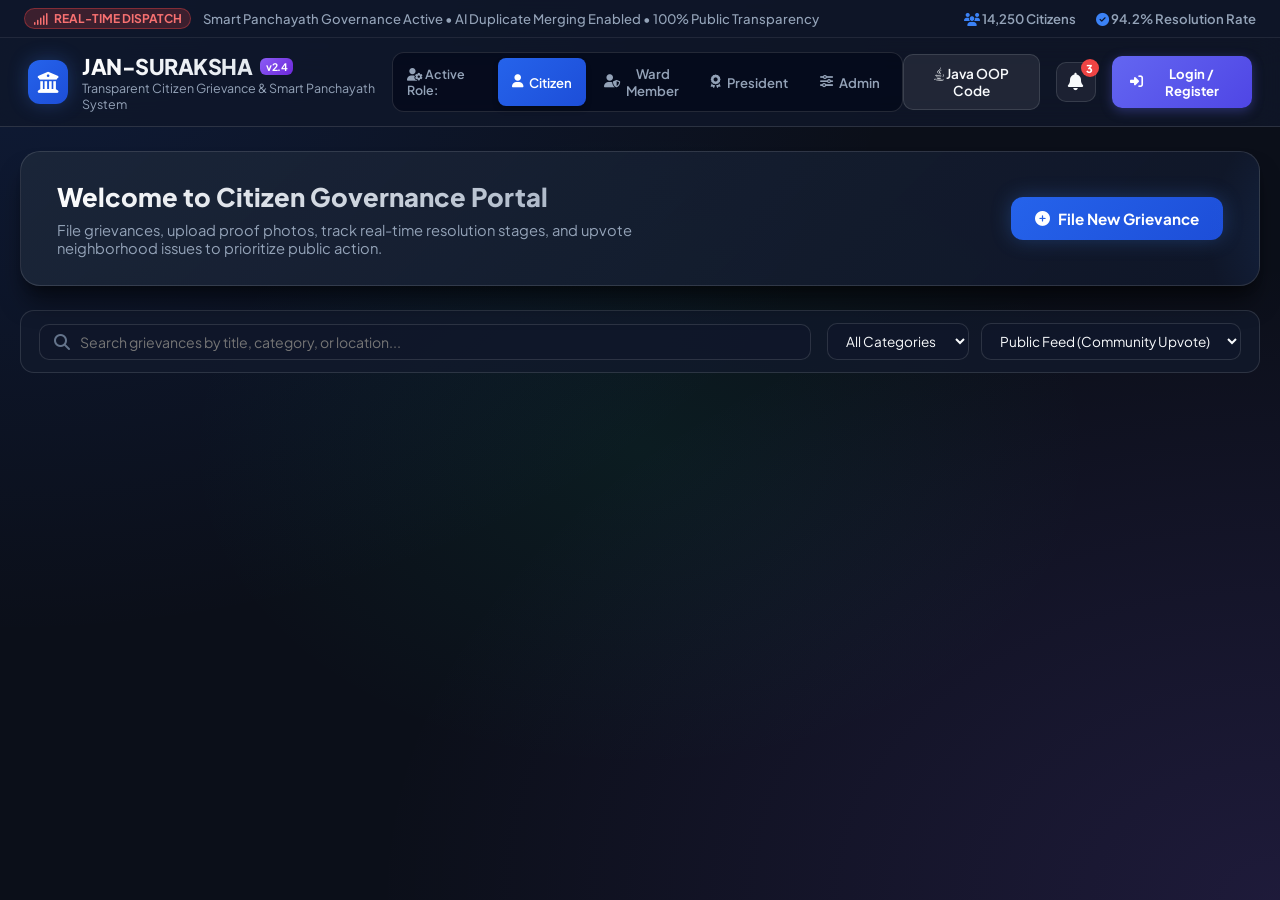
==== index.html @ 693a6e3b "fix: allow grievance modal to open immediately and show logged in status badge" ====
<!DOCTYPE html>
<html lang="en">
<head>
  <meta charset="UTF-8" />
  <meta name="viewport" content="width=device-width, initial-scale=1.0" />
  <title>Jan-Suraksha | Transparent Citizen Grievance Management System</title>
  <!-- Google Fonts & FontAwesome / Lucide CDN -->
  <link rel="preconnect" href="https://fonts.googleapis.com">
  <link rel="preconnect" href="https://fonts.gstatic.com" crossorigin>
  <link href="https://fonts.googleapis.com/css2?family=Plus+Jakarta+Sans:wght@300;400;500;600;700;800&display=swap" rel="stylesheet">
  <link rel="stylesheet" href="https://cdnjs.cloudflare.com/ajax/libs/font-awesome/6.5.1/css/all.min.css" />
  <link rel="stylesheet" href="styles.css" />
</head>
<body>
  <div id="app" class="app-container">
    <!-- Top Global Banner & Live Ticker -->
    <div class="top-announcement">
      <div class="announcement-content">
        <span class="pulse-badge"><i class="fa-solid fa-signal"></i> REAL-TIME DISPATCH</span>
        <span class="ticker-text">Smart Panchayath Governance Active • AI Duplicate Merging Enabled • 100% Public Transparency</span>
      </div>
      <div class="quick-stats">
        <span><i class="fa-solid fa-users"></i> 14,250 Citizens</span>
        <span><i class="fa-solid fa-check-circle"></i> 94.2% Resolution Rate</span>
      </div>
    </div>

    <!-- Main Navigation Header -->
    <header class="main-header">
      <div class="header-brand">
        <div class="logo-icon">
          <i class="fa-solid fa-building-columns"></i>
        </div>
        <div class="logo-text">
          <h1>JAN-SURAKSHA <span class="badge-v2">v2.4</span></h1>
          <p>Transparent Citizen Grievance & Smart Panchayath System</p>
        </div>
      </div>

      <!-- Role Switcher Control Bar -->
      <div class="role-switcher-container">
        <span class="role-label"><i class="fa-solid fa-user-gear"></i> Active Role:</span>
        <div class="role-buttons">
          <button class="role-btn active" data-role="CITIZEN">
            <i class="fa-solid fa-user"></i> Citizen
          </button>
          <button class="role-btn" data-role="WARD_MEMBER">
            <i class="fa-solid fa-user-shield"></i> Ward Member
          </button>
          <button class="role-btn" data-role="PRESIDENT">
            <i class="fa-solid fa-award"></i> President
          </button>
          <button class="role-btn" data-role="ADMIN">
            <i class="fa-solid fa-sliders"></i> Admin
          </button>
        </div>
      </div>

      <!-- User Info & Action Center -->
      <div class="header-actions">
        <!-- Java OOP Inspector Button -->
        <button id="btn-view-java" class="btn-secondary glow-btn" title="View Java OOP Code & Architecture">
          <i class="fa-brands fa-java"></i> Java OOP Code
        </button>

        <!-- Notification Bell -->
        <div class="notification-wrapper">
          <button id="btn-notifications" class="icon-btn">
            <i class="fa-solid fa-bell"></i>
            <span id="notification-count" class="badge-count">3</span>
          </button>
          
          <!-- Dropdown Drawer -->
          <div id="notification-drawer" class="notification-drawer hidden">
            <div class="drawer-header">
              <h3><i class="fa-solid fa-bell"></i> Live System Notifications</h3>
              <button id="btn-clear-notifications" class="text-btn">Clear all</button>
            </div>
            <div id="notification-list" class="notification-list">
              <!-- Dynamically Populated -->
            </div>
          </div>
        </div>

        <!-- Login Button (shown when not logged in as citizen) -->
        <button id="btn-citizen-login" class="btn-citizen-login" onclick="openAuthModal('login')">
          <i class="fa-solid fa-right-to-bracket"></i> Login / Register
        </button>

        <!-- Citizen Profile (shown when logged in) -->
        <div id="citizen-profile-card" class="citizen-profile-card" style="display: none;">
          <div class="citizen-avatar-circle" id="citizen-avatar-circle">?</div>
          <div class="user-details">
            <span id="citizen-display-name" class="user-name">Guest</span>
            <span id="citizen-display-email" class="user-role-tag">Not logged in</span>
          </div>
          <button id="btn-citizen-logout" class="btn-citizen-logout" onclick="logoutCitizen()" title="Logout from account">
            <i class="fa-solid fa-arrow-right-from-bracket"></i> <span>Logout</span>
          </button>
        </div>

        
      </div>
    </header>

    <!-- Main Content Body -->
    <main class="main-body">

      <!-- ==================== 1. CITIZEN MODULE ==================== -->
      <section id="module-citizen" class="portal-module active">
        <!-- Citizen Hero Banner -->
        <div class="portal-hero">
          <div class="hero-text">
            <h2>Welcome to Citizen Governance Portal</h2>
            <p>File grievances, upload proof photos, track real-time resolution stages, and upvote neighborhood issues to prioritize public action.</p>
          </div>
          <div class="hero-cta">
            <button id="btn-open-submit-modal" class="btn-primary-gradient" onclick="openSubmitModal()">
              <i class="fa-solid fa-plus-circle"></i> File New Grievance
            </button>
          </div>
        </div>

        <!-- Filter & Search Bar -->
        <div class="filter-bar">
          <div class="search-input-group">
            <i class="fa-solid fa-magnifying-glass"></i>
            <input type="text" id="citizen-search" placeholder="Search grievances by title, category, or location..." />
          </div>

          <div class="filter-controls">
            <select id="citizen-category-filter" class="form-select">
              <option value="ALL">All Categories</option>
              <option value="Road Damage">Road Damage</option>
              <option value="Streetlight">Streetlight</option>
              <option value="Water Supply">Water Supply</option>
              <option value="Drainage">Drainage</option>
              <option value="Garbage">Garbage</option>
              <option value="Electricity">Electricity</option>
              <option value="Sewage">Sewage</option>
              <option value="Public Toilet">Public Toilet</option>
              <option value="Tree Removal">Tree Removal</option>
              <option value="Others">Others</option>
            </select>

            <select id="citizen-tab-filter" class="form-select">
              <option value="PUBLIC">Public Feed (Community Upvote)</option>
              <option value="MY_COMPLAINTS">My Submitted Grievances</option>
            </select>
          </div>
        </div>

        <!-- Complaint Feed Grid -->
        <div id="citizen-complaints-grid" class="complaints-grid">
          <!-- Dynamically Rendered Complaint Cards -->
        </div>
      </section>

      <!-- ==================== 2. WARD MEMBER MODULE ==================== -->
      <section id="module-ward-member" class="portal-module hidden">
        <div class="module-header-banner ward-banner">
          <div>
            <h2><i class="fa-solid fa-user-shield"></i> Ward Member Review & Field Inspection Portal</h2>
            <p>Review incoming ward grievances, conduct local physical assessments, approve or reject complaints, and append field inspection remarks.</p>
          </div>
          <div class="ward-badge">
            <span class="label">Assigned Ward:</span>
            <span class="ward-title"><i class="fa-solid fa-location-dot"></i> Ward 1 - Green Valley</span>
          </div>
        </div>

        <div class="stats-overview-row">
          <div class="stat-card yellow">
            <div class="stat-icon"><i class="fa-solid fa-hourglass-half"></i></div>
            <div class="stat-info">
              <span id="ward-pending-count" class="stat-num">0</span>
              <span class="stat-label">Pending Review</span>
            </div>
          </div>
          <div class="stat-card green">
            <div class="stat-icon"><i class="fa-solid fa-circle-check"></i></div>
            <div class="stat-info">
              <span id="ward-approved-count" class="stat-num">0</span>
              <span class="stat-label">Approved & Forwarded</span>
            </div>
          </div>
          <div class="stat-card red">
            <div class="stat-icon"><i class="fa-solid fa-circle-xmark"></i></div>
            <div class="stat-info">
              <span id="ward-rejected-count" class="stat-num">0</span>
              <span class="stat-label">Rejected Grievances</span>
            </div>
          </div>
        </div>

        <!-- Ward Complaints Table / Feed -->
        <div class="glass-panel mt-4">
          <div class="panel-header">
            <h3><i class="fa-solid fa-clipboard-list"></i> Ward Grievance Assessment Queue</h3>
          </div>
          <div id="ward-complaints-list" class="ward-complaints-list">
            <!-- Dynamically Rendered -->
          </div>
        </div>
      </section>

      <!-- ==================== 3. PANCHAYATH PRESIDENT MODULE ==================== -->
      <section id="module-president" class="portal-module hidden">
        <div class="module-header-banner president-banner">
          <div>
            <h2><i class="fa-solid fa-award"></i> Panchayath Executive Dashboard</h2>
            <p>Monitor all Panchayath Wards, review smart priority scores, assign municipal departments, and generate analytical compliance reports.</p>
          </div>
          <div class="header-action-btns">
            <button id="btn-run-ai-merger" class="btn-ai">
              <i class="fa-solid fa-wand-magic-sparkles"></i> Run AI Similarity Scanner
            </button>
            <button id="btn-generate-report" class="btn-primary">
              <i class="fa-solid fa-file-export"></i> Export Official Report
            </button>
          </div>
        </div>

        <!-- Executive Metrics Row -->
        <div class="stats-overview-row">
          <div class="stat-card blue">
            <div class="stat-icon"><i class="fa-solid fa-folder-open"></i></div>
            <div class="stat-info">
              <span id="pres-total-count" class="stat-num">0</span>
              <span class="stat-label">Total Panchayath Issues</span>
            </div>
          </div>
          <div class="stat-card purple">
            <div class="stat-icon"><i class="fa-solid fa-fire"></i></div>
            <div class="stat-info">
              <span id="pres-critical-count" class="stat-num">0</span>
              <span class="stat-label">High Priority / Upvoted</span>
            </div>
          </div>
          <div class="stat-card orange">
            <div class="stat-icon"><i class="fa-solid fa-gears"></i></div>
            <div class="stat-info">
              <span id="pres-inprogress-count" class="stat-num">0</span>
              <span class="stat-label">In Department Action</span>
            </div>
          </div>
          <div class="stat-card teal">
            <div class="stat-icon"><i class="fa-solid fa-layer-group"></i></div>
            <div class="stat-info">
              <span id="pres-merged-count" class="stat-num">0</span>
              <span class="stat-label">AI Merged Duplicates</span>
            </div>
          </div>
        </div>

        <!-- President Priority Matrix & Department Assignment Table -->
        <div class="glass-panel mt-4">
          <div class="panel-header flex-between">
            <h3><i class="fa-solid fa-arrow-down-short-wide"></i> Smart Prioritized Complaints & Department Allocation</h3>
            <span class="info-pill"><i class="fa-solid fa-bolt"></i> Ordered by Public Impact Score</span>
          </div>
          <div class="table-responsive">
            <table class="custom-table">
              <thead>
                <tr>
                  <th>ID</th>
                  <th>Title & Category</th>
                  <th>Ward</th>
                  <th>Priority Score</th>
                  <th>Community Upvotes</th>
                  <th>Current Status</th>
                  <th>Assigned Department</th>
                  <th>Action</th>
                </tr>
              </thead>
              <tbody id="president-table-body">
                <!-- Dynamically Rendered -->
              </tbody>
            </table>
          </div>
        </div>
      </section>

      <!-- ==================== 4. ADMINISTRATOR MODULE ==================== -->
      <section id="module-admin" class="portal-module hidden">
        <div class="module-header-banner admin-banner">
          <div>
            <h2><i class="fa-solid fa-sliders"></i> System Administrator Control Hub</h2>
            <p>Manage Panchayath users, wards, department routing, grievance categories, AI duplicate thresholds, and master audit metrics.</p>
          </div>
        </div>

        <!-- Admin Control Grid -->
        <div class="admin-grid">
          <!-- User Management Panel -->
          <div class="glass-panel">
            <div class="panel-header">
              <h3><i class="fa-solid fa-users-gear"></i> System User Management</h3>
            </div>
            <div class="panel-body">
              <div id="admin-user-list" class="admin-list-box">
                <!-- Dynamically populated -->
              </div>
            </div>
          </div>

          <!-- Ward & Department Config -->
          <div class="glass-panel">
            <div class="panel-header">
              <h3><i class="fa-solid fa-network-wired"></i> Wards & Department Directory</h3>
            </div>
            <div class="panel-body">
              <div id="admin-dept-list" class="admin-list-box">
                <!-- Dynamically populated -->
              </div>
            </div>
          </div>

          <!-- Categories & AI Thresholds -->
          <div class="glass-panel full-width">
            <div class="panel-header">
              <h3><i class="fa-solid fa-microchip"></i> AI Similarity Engine Settings & Category Configuration</h3>
            </div>
            <div class="panel-body ai-config-form">
              <div class="config-row">
                <label>Text Similarity Threshold (Jaccard Match %):</label>
                <div class="range-container">
                  <input type="range" id="ai-text-threshold" min="30" max="90" value="50" oninput="document.getElementById('text-thresh-val').innerText = this.value + '%'" />
                  <span id="text-thresh-val" class="range-val">50%</span>
                </div>
              </div>
              <div class="config-row">
                <label>Geographic Proximity Radius (Meters):</label>
                <div class="range-container">
                  <input type="range" id="ai-geo-radius" min="100" max="2000" step="50" value="500" oninput="document.getElementById('geo-thresh-val').innerText = this.value + 'm'" />
                  <span id="geo-thresh-val" class="range-val">500m</span>
                </div>
              </div>
              <div class="categories-tag-cloud">
                <span class="tag">Road Damage</span>
                <span class="tag">Streetlight</span>
                <span class="tag">Water Supply</span>
                <span class="tag">Drainage</span>
                <span class="tag">Garbage</span>
                <span class="tag">Electricity</span>
                <span class="tag">Sewage</span>
                <span class="tag">Public Toilet</span>
                <span class="tag">Tree Removal</span>
                <span class="tag">Others</span>
              </div>
            </div>
          </div>


        <!-- ====== ADMIN COMPLAINT MANAGEMENT ====== -->
        <div class="glass-panel mt-4">
          <div class="panel-header flex-between">
            <h3><i class="fa-solid fa-clipboard-check"></i> Complaint Review &amp; Management</h3>
            <span class="info-pill"><i class="fa-solid fa-shield-halved"></i> Admin Override Access</span>
          </div>
          <!-- Stats Row -->
          <div class="admin-complaint-stats" id="admin-complaint-stats"></div>
          <!-- Filter Tabs -->
          <div class="admin-filter-tabs">
            <button class="admin-tab-btn active" onclick="setAdminFilter('ALL', this)"><i class="fa-solid fa-list"></i> All</button>
            <button class="admin-tab-btn" onclick="setAdminFilter('SUBMITTED', this)"><i class="fa-solid fa-inbox"></i> Pending</button>
            <button class="admin-tab-btn" onclick="setAdminFilter('UNDER_WARD_REVIEW', this)"><i class="fa-solid fa-magnifying-glass"></i> Under Review</button>
            <button class="admin-tab-btn" onclick="setAdminFilter('APPROVED', this)"><i class="fa-solid fa-check-circle"></i> Approved</button>
            <button class="admin-tab-btn" onclick="setAdminFilter('IN_PROGRESS', this)"><i class="fa-solid fa-gears"></i> In Progress</button>
            <button class="admin-tab-btn" onclick="setAdminFilter('REJECTED', this)"><i class="fa-solid fa-circle-xmark"></i> Rejected</button>
            <button class="admin-tab-btn" onclick="setAdminFilter('RESOLVED', this)"><i class="fa-solid fa-trophy"></i> Resolved</button>
          </div>
          <!-- Sort Control -->
          <div class="admin-sort-bar">
            <span><i class="fa-solid fa-arrow-up-wide-short"></i> Sort by:</span>
            <select id="admin-sort-select" class="form-select" onchange="renderAdminComplaintList()" style="width:auto; padding:6px 12px; font-size:0.8rem;">
              <option value="newest">Newest First</option>
              <option value="votes">Most Voted</option>
              <option value="priority">Highest Priority</option>
            </select>
          </div>
          <!-- Complaint List -->
          <div id="admin-complaints-list" class="admin-complaints-list"></div>
        </div>

      </section>
    </main>

    <!-- ==================== MODALS ==================== -->

    <!-- 1. SUBMIT GRIEVANCE MODAL -->
    <div id="modal-submit" class="modal-overlay hidden">
      <div class="modal-card">
        <div class="modal-header">
          <h3><i class="fa-solid fa-file-pen"></i> Submit Transparent Citizen Grievance</h3>
          <button class="close-modal-btn">&times;</button>
        </div>
        <form id="form-submit-complaint" class="modal-body">
          <!-- Citizen Account Link Badge -->
          <div id="submit-citizen-badge" style="padding: 10px 14px; margin-bottom: 16px; border-radius: 10px; background: rgba(99, 102, 241, 0.1); border: 1px solid rgba(99, 102, 241, 0.25); display: flex; align-items: center; justify-content: space-between; font-size: 0.82rem;">
            <div style="display: flex; align-items: center; gap: 8px;">
              <i class="fa-solid fa-user-circle" style="color: #818cf8; font-size: 1.15rem;"></i>
              <span id="submit-citizen-text" style="color: #f1f5f9;">Posting as: <span style="color:#f87171;">Guest (Not logged in)</span></span>
            </div>
            <button type="button" id="submit-citizen-btn" onclick="openAuthModal('login')" style="background: rgba(99,102,241,0.2); border: 1px solid rgba(99,102,241,0.4); color: #818cf8; padding: 5px 12px; border-radius: 6px; font-size: 0.78rem; font-weight: 700; cursor: pointer;">Login / Register</button>
          </div>
          <div class="form-group">
            <label>Grievance Title <span class="req">*</span></label>
            <input type="text" id="input-title" required placeholder="e.g. Major Water Leakage on Temple Street" />
          </div>

          <div class="form-row">
            <div class="form-group">
              <label>Category <span class="req">*</span></label>
              <select id="input-category" class="form-select" required>
                <option value="Road Damage">Road Damage</option>
                <option value="Streetlight">Streetlight</option>
                <option value="Water Supply">Water Supply</option>
                <option value="Drainage">Drainage</option>
                <option value="Garbage">Garbage</option>
                <option value="Electricity">Electricity</option>
                <option value="Sewage">Sewage</option>
                <option value="Public Toilet">Public Toilet</option>
                <option value="Tree Removal">Tree Removal</option>
                <option value="Others">Others</option>
              </select>
            </div>

            <div class="form-group">
              <label>Ward <span class="req">*</span></label>
              <select id="input-ward" class="form-select" required>
                <option value="W1">Ward 1 - Green Valley</option>
                <option value="W2">Ward 2 - Lakeview</option>
                <option value="W3">Ward 3 - Market Square</option>
                <option value="W4">Ward 4 - Hill Top</option>
              </select>
            </div>
          </div>

          <div class="form-row">
            <div class="form-group">
              <label>Exact Location / Landmark <span class="req">*</span></label>
              <input type="text" id="input-location" required placeholder="e.g. Near Bus Stand Entrance" />
            </div>

            <div class="form-group">
              <label>Urgency Level <span class="req">*</span></label>
              <select id="input-urgency" class="form-select" required>
                <option value="LOW">Low (Routine maintenance)</option>
                <option value="MEDIUM" selected>Medium (Standard priority)</option>
                <option value="HIGH">High (Needs immediate attention)</option>
                <option value="CRITICAL">Critical (Hazardous/Emergency)</option>
              </select>
            </div>
          </div>

          <div class="form-group">
            <label>Detailed Description <span class="req">*</span></label>
            <textarea id="input-description" rows="3" required placeholder="Provide exact details of the grievance to help authorities assess the issue..."></textarea>
          </div>

          <!-- Photo Upload Preview -->
          <div class="form-group">
            <label>Upload Photo Proof</label>
            <div class="photo-upload-zone" id="photo-drop-zone">
              <i class="fa-solid fa-cloud-arrow-up"></i>
              <span>Click to select sample photo or upload photo proof</span>
              <input type="file" id="input-photo" accept="image/*" class="hidden-file-input" />
            </div>
            <div id="photo-preview-container" class="photo-preview-container hidden">
              <img id="photo-preview-img" src="" alt="Preview" />
              <button type="button" id="btn-remove-photo" class="remove-photo-btn"><i class="fa-solid fa-trash"></i></button>
            </div>
          </div>

          <div class="modal-footer">
            <button type="button" class="btn-secondary close-modal-btn">Cancel</button>
            <button type="submit" class="btn-primary"><i class="fa-solid fa-paper-plane"></i> Submit Grievance</button>
          </div>
        </form>
      </div>
    </div>

    <!-- 2. LIVE STATUS TRACKING TIMELINE MODAL -->
    <div id="modal-tracking" class="modal-overlay hidden">
      <div class="modal-card max-w-xl">
        <div class="modal-header">
          <h3><i class="fa-solid fa-clock-rotate-left"></i> Live Real-Time Grievance Timeline</h3>
          <button class="close-modal-btn">&times;</button>
        </div>
        <div class="modal-body" id="tracking-modal-body">
          <!-- Dynamically populated timeline -->
        </div>
      </div>
    </div>

    <!-- 3. AI COMPLAINT MERGING MODAL -->
    <div id="modal-ai-merge" class="modal-overlay hidden">
      <div class="modal-card max-w-2xl">
        <div class="modal-header ai-modal-header">
          <h3><i class="fa-solid fa-wand-magic-sparkles"></i> AI Intelligent Duplicate Detection & Consolidation</h3>
          <button class="close-modal-btn">&times;</button>
        </div>
        <div class="modal-body" id="ai-merge-modal-body">
          <!-- Dynamically populated AI results -->
        </div>
      </div>
    </div>

    <!-- 4. JAVA OOP ARCHITECTURE CODE INSPECTOR MODAL -->
    <div id="modal-java-code" class="modal-overlay hidden">
      <div class="modal-card max-w-4xl">
        <div class="modal-header java-modal-header">
          <h3><i class="fa-brands fa-java"></i> Java Object-Oriented Architecture & Domain Models</h3>
          <button class="close-modal-btn">&times;</button>
        </div>
        <div class="modal-body java-code-body">
          <div class="java-tabs">
            <button class="java-tab active" data-file="User.java">User.java (Abstract)</button>
            <button class="java-tab" data-file="Complaint.java">Complaint.java</button>
            <button class="java-tab" data-file="AIMergingEngine.java">AIMergingEngine.java</button>
            <button class="java-tab" data-file="PriorityCalculationStrategy.java">Strategy.java</button>
            <button class="java-tab" data-file="Main.java">Main.java</button>
          </div>
          <pre class="code-block"><code id="java-code-content">Loading Java Source...</code></pre>
        </div>
      </div>
    </div>

    <!-- 5. ADMIN LOGIN SECURITY MODAL -->
    <div id="modal-admin-login" class="modal-overlay hidden admin-login-overlay">
      <div class="modal-card admin-login-card">
        <!-- Lock Icon Header -->
        <div class="admin-login-header">
          <div class="admin-lock-icon">
            <i class="fa-solid fa-shield-halved"></i>
          </div>
          <h3>Admin Access Required</h3>
          <p>This area is restricted to authorized administrators only. Enter your credentials to proceed.</p>
          <button id="btn-admin-login-close" class="admin-close-btn" title="Cancel">
            <i class="fa-solid fa-xmark"></i>
          </button>
        </div>

        <form id="form-admin-login" class="admin-login-body" autocomplete="off">
          <!-- Info badge -->
          <div class="admin-info-badge">
            <i class="fa-solid fa-circle-info"></i>
            <span>Access is logged and monitored. Unauthorized attempts will be blocked.</span>
          </div>

          <!-- Password Field -->
          <div class="admin-field-group">
            <label for="admin-password-input">
              <i class="fa-solid fa-key"></i> Admin Password
            </label>
            <div class="admin-password-wrapper">
              <input
                type="password"
                id="admin-password-input"
                placeholder="Enter admin password..."
                autocomplete="new-password"
                required
              />
              <button type="button" id="toggle-admin-password" class="toggle-pw-btn" title="Show/Hide Password">
                <i class="fa-solid fa-eye"></i>
              </button>
            </div>
          </div>

          <!-- Error Message -->
          <div id="admin-login-error" class="admin-error-msg hidden"></div>

          <!-- Action Buttons -->
          <div class="admin-login-footer">
            <button type="button" id="btn-admin-login-cancel" class="btn-secondary" onclick="document.getElementById('modal-admin-login').classList.add('hidden')">
              <i class="fa-solid fa-arrow-left"></i> Cancel
            </button>
            <button type="submit" id="btn-admin-login-submit" class="btn-admin-submit">
              <i class="fa-solid fa-unlock-keyhole"></i> Verify & Enter Admin
            </button>
          </div>
        </form>
      </div>
    </div>

    <!-- ====== CITIZEN LOGIN / REGISTER MODAL ====== -->
    <div id="auth-overlay" style="display:none;position:fixed;inset:0;background:rgba(0,0,0,0.85);backdrop-filter:blur(8px);z-index:99999;align-items:center;justify-content:center;">
      <div style="background:linear-gradient(145deg,#1e293b,#0f172a);border:1px solid rgba(99,102,241,0.35);border-radius:20px;width:92%;max-width:400px;overflow:hidden;box-shadow:0 30px 70px rgba(0,0,0,0.7);">

        <!-- Tab bar -->
        <div style="display:flex;align-items:center;background:rgba(0,0,0,0.3);border-bottom:1px solid rgba(255,255,255,0.07);padding:6px 6px 0;">
          <button id="auth-tab-login" onclick="authTab('login')" style="flex:1;padding:12px;background:rgba(99,102,241,0.18);border:none;border-bottom:2px solid #6366f1;color:#818cf8;font-size:0.85rem;font-weight:700;cursor:pointer;border-radius:8px 8px 0 0;display:flex;align-items:center;justify-content:center;gap:6px;">
            &#128274; Login
          </button>
          <button id="auth-tab-reg" onclick="authTab('reg')" style="flex:1;padding:12px;background:transparent;border:none;border-bottom:2px solid transparent;color:#64748b;font-size:0.85rem;font-weight:700;cursor:pointer;border-radius:8px 8px 0 0;display:flex;align-items:center;justify-content:center;gap:6px;">
            &#128100; Register
          </button>
          <button onclick="closeAuthModal()" style="background:rgba(255,255,255,0.07);border:none;color:#94a3b8;width:36px;height:36px;border-radius:8px;cursor:pointer;font-size:1.1rem;display:flex;align-items:center;justify-content:center;margin-bottom:6px;">&#10005;</button>
        </div>

        <!-- LOGIN FORM -->
        <div id="auth-form-login" style="padding:28px;">
          <div style="text-align:center;margin-bottom:22px;">
            <div style="width:60px;height:60px;border-radius:50%;background:linear-gradient(135deg,#6366f1,#4f46e5);display:flex;align-items:center;justify-content:center;margin:0 auto 10px;font-size:1.5rem;color:#fff;box-shadow:0 8px 24px rgba(99,102,241,0.45);">&#128274;</div>
            <h3 style="color:#f1f5f9;font-size:1.25rem;font-weight:800;margin:0 0 4px;">Welcome Back</h3>
            <p style="color:#64748b;font-size:0.8rem;margin:0;">Login to post and track your complaints</p>
          </div>
          <label style="display:block;color:#94a3b8;font-size:0.78rem;font-weight:700;margin-bottom:6px;">&#128231; Email Address</label>
          <input id="li-email" type="email" placeholder="your@gmail.com" style="width:100%;background:rgba(255,255,255,0.06);border:1px solid rgba(255,255,255,0.12);border-radius:10px;padding:12px 14px;color:#f1f5f9;font-size:0.9rem;box-sizing:border-box;outline:none;margin-bottom:14px;" />
          <label style="display:block;color:#94a3b8;font-size:0.78rem;font-weight:700;margin-bottom:6px;">&#128274; Password</label>
          <div style="position:relative;margin-bottom:6px;">
            <input id="li-pass" type="password" placeholder="Enter your password" style="width:100%;background:rgba(255,255,255,0.06);border:1px solid rgba(255,255,255,0.12);border-radius:10px;padding:12px 44px 12px 14px;color:#f1f5f9;font-size:0.9rem;box-sizing:border-box;outline:none;" />
            <button type="button" onclick="togglePw('li-pass',this)" style="position:absolute;right:12px;top:50%;transform:translateY(-50%);background:none;border:none;color:#64748b;cursor:pointer;font-size:0.9rem;">&#128065;</button>
          </div>
          <div id="li-err" style="display:none;background:rgba(239,68,68,0.12);border:1px solid rgba(239,68,68,0.3);color:#f87171;border-radius:8px;padding:10px 14px;font-size:0.8rem;font-weight:600;margin:10px 0;"></div>
          <button id="btn-do-login" onclick="doLogin()" style="width:100%;padding:13px;background:linear-gradient(135deg,#6366f1,#4f46e5);color:#fff;border:none;border-radius:10px;font-size:0.92rem;font-weight:700;cursor:pointer;margin-top:6px;box-shadow:0 4px 14px rgba(99,102,241,0.4);">&#128274; Login</button>
          <p style="text-align:center;color:#64748b;font-size:0.8rem;margin-top:14px;">No account? <a href="#" onclick="authTab('reg');return false;" style="color:#818cf8;font-weight:700;text-decoration:none;">Register here</a></p>
        </div>

        <!-- REGISTER FORM -->
        <div id="auth-form-reg" style="display:none;padding:28px;">
          <div style="text-align:center;margin-bottom:22px;">
            <div style="width:60px;height:60px;border-radius:50%;background:linear-gradient(135deg,#10b981,#059669);display:flex;align-items:center;justify-content:center;margin:0 auto 10px;font-size:1.5rem;color:#fff;box-shadow:0 8px 24px rgba(16,185,129,0.4);">&#128100;</div>
            <h3 style="color:#f1f5f9;font-size:1.25rem;font-weight:800;margin:0 0 4px;">Create Account</h3>
            <p style="color:#64748b;font-size:0.8rem;margin:0;">Fill in your details to get started</p>
          </div>
          <label style="display:block;color:#94a3b8;font-size:0.78rem;font-weight:700;margin-bottom:6px;">&#128100; Full Name / Username</label>
          <input id="rg-name" type="text" placeholder="e.g. Deepak Kumar" style="width:100%;background:rgba(255,255,255,0.06);border:1px solid rgba(255,255,255,0.12);border-radius:10px;padding:12px 14px;color:#f1f5f9;font-size:0.9rem;box-sizing:border-box;outline:none;margin-bottom:14px;" />
          <label style="display:block;color:#94a3b8;font-size:0.78rem;font-weight:700;margin-bottom:6px;">&#128231; Gmail Address</label>
          <input id="rg-email" type="email" placeholder="your@gmail.com" style="width:100%;background:rgba(255,255,255,0.06);border:1px solid rgba(255,255,255,0.12);border-radius:10px;padding:12px 14px;color:#f1f5f9;font-size:0.9rem;box-sizing:border-box;outline:none;margin-bottom:14px;" />
          <label style="display:block;color:#94a3b8;font-size:0.78rem;font-weight:700;margin-bottom:6px;">&#128274; Password</label>
          <div style="position:relative;margin-bottom:6px;">
            <input id="rg-pass" type="password" placeholder="Min. 6 characters" style="width:100%;background:rgba(255,255,255,0.06);border:1px solid rgba(255,255,255,0.12);border-radius:10px;padding:12px 44px 12px 14px;color:#f1f5f9;font-size:0.9rem;box-sizing:border-box;outline:none;" />
            <button type="button" onclick="togglePw('rg-pass',this)" style="position:absolute;right:12px;top:50%;transform:translateY(-50%);background:none;border:none;color:#64748b;cursor:pointer;font-size:0.9rem;">&#128065;</button>
          </div>
          <div id="rg-err" style="display:none;background:rgba(239,68,68,0.12);border:1px solid rgba(239,68,68,0.3);color:#f87171;border-radius:8px;padding:10px 14px;font-size:0.8rem;font-weight:600;margin:10px 0;"></div>
          <div id="rg-ok"  style="display:none;background:rgba(16,185,129,0.12);border:1px solid rgba(16,185,129,0.3);color:#34d399;border-radius:8px;padding:10px 14px;font-size:0.8rem;font-weight:600;margin:10px 0;"></div>
          <button id="btn-do-register" onclick="doRegister()" style="width:100%;padding:13px;background:linear-gradient(135deg,#10b981,#059669);color:#fff;border:none;border-radius:10px;font-size:0.92rem;font-weight:700;cursor:pointer;margin-top:6px;box-shadow:0 4px 14px rgba(16,185,129,0.35);">&#128100; Create Account</button>
          <p style="text-align:center;color:#64748b;font-size:0.8rem;margin-top:14px;">Already registered? <a href="#" onclick="authTab('login');return false;" style="color:#818cf8;font-weight:700;text-decoration:none;">Login</a></p>
        </div>

      </div>
    </div>

    <!-- ====== FIREBASE AUTH ====== -->
    <!-- Firebase SDK (compat version - easy to use) -->
    <script src="https://www.gstatic.com/firebasejs/10.12.2/firebase-app-compat.js"></script>
    <script src="https://www.gstatic.com/firebasejs/10.12.2/firebase-auth-compat.js"></script>


    <script>
      // ============================================================
      // FIREBASE CONFIG - Replace with your own Firebase project config
      // Go to: https://console.firebase.google.com -> Your Project
      //        -> Project Settings -> Your Apps -> Web App -> Config
      // ============================================================
      const firebaseConfig = {
        apiKey:            "AIzaSyCdPnNhVGoNvskQpiylnNdMnUOlCBC7WiQ",
        authDomain:        "cgms-website.firebaseapp.com",
        projectId:         "cgms-website",
        storageBucket:     "cgms-website.firebasestorage.app",
        messagingSenderId: "1001298476816",
        appId:             "1:1001298476816:web:32ebf8e3107c37859b6f95",
        measurementId:     "G-1YTDN9JLRZ"
      };

      // Init Firebase safely
      var auth;
      try {
        firebase.initializeApp(firebaseConfig);
        auth = firebase.auth();
        console.log("Firebase initialized OK");
      } catch(initErr) {
        console.error("Firebase init failed:", initErr);
        document.addEventListener("DOMContentLoaded", function() {
          var li = document.getElementById("li-err");
          var rg = document.getElementById("rg-err");
          if(li) { li.textContent = "Firebase init error: " + initErr.message; li.style.display = "block"; }
          if(rg) { rg.textContent = "Firebase init error: " + initErr.message; rg.style.display = "block"; }
        });
      }


      // ============================================================
      // AUTH MODAL HELPERS
      // ============================================================
      function openAuthModal(tab) {
        document.getElementById("auth-overlay").style.display = "flex";
        authTab(tab || "login");
        document.getElementById("li-err").style.display = "none";
        document.getElementById("rg-err").style.display = "none";
        document.getElementById("rg-ok").style.display  = "none";
        document.getElementById("li-email").value = "";
        document.getElementById("li-pass").value  = "";
      }
      function closeAuthModal() {
        document.getElementById("auth-overlay").style.display = "none";
      }
      function authTab(t) {
        var isL = t === "login";
        document.getElementById("auth-form-login").style.display = isL ? "block" : "none";
        document.getElementById("auth-form-reg").style.display   = isL ? "none"  : "block";
        var tl = document.getElementById("auth-tab-login");
        var tr = document.getElementById("auth-tab-reg");
        tl.style.background   = isL ? "rgba(99,102,241,0.18)"  : "transparent";
        tl.style.borderBottom = isL ? "2px solid #6366f1"      : "2px solid transparent";
        tl.style.color        = isL ? "#818cf8"                 : "#64748b";
        tr.style.background   = isL ? "transparent"            : "rgba(16,185,129,0.1)";
        tr.style.borderBottom = isL ? "2px solid transparent"  : "2px solid #10b981";
        tr.style.color        = isL ? "#64748b"                 : "#34d399";
      }
      function togglePw(id, btn) {
        var inp = document.getElementById(id);
        inp.type = inp.type === "password" ? "text" : "password";
        btn.textContent = inp.type === "password" ? "\uD83D\uDC41" : "\uD83D\uDEAB";
      }
      function setLoading(btnId, loading) {
        var btn = document.getElementById(btnId);
        if (!btn) return;
        btn.disabled = loading;
        btn.style.opacity = loading ? "0.7" : "1";
      }

      // ============================================================
      // FIREBASE LOGIN
      // ============================================================
      function doLogin() {
        var email = document.getElementById("li-email").value.trim();
        var pass  = document.getElementById("li-pass").value;
        var err   = document.getElementById("li-err");
        err.style.display = "none";

        if (!email || !pass) {
          err.textContent = "Please enter your email and password.";
          err.style.display = "block"; return;
        }
        if (!auth) {
          err.textContent = "Firebase not initialized. Please refresh and try again.";
          err.style.display = "block"; return;
        }

        setLoading("btn-do-login", true);
        auth.signInWithEmailAndPassword(email, pass)
          .then(function(cred) {
            closeAuthModal();
            if (typeof showToast === "function") showToast("Welcome back, " + (cred.user.displayName || email) + "!", "success");
          })
          .catch(function(e) {
            err.textContent = firebaseErrMsg(e.code);
            err.style.display = "block";
            setLoading("btn-do-login", false);
          });
      }

      // ============================================================
      // FIREBASE REGISTER
      // ============================================================
      function doRegister() {
        var name  = document.getElementById("rg-name").value.trim();
        var email = document.getElementById("rg-email").value.trim();
        var pass  = document.getElementById("rg-pass").value;
        var err   = document.getElementById("rg-err");
        var ok    = document.getElementById("rg-ok");
        err.style.display = "none";
        ok.style.display  = "none";

        if (name.length < 2)      { err.textContent = "Enter your full name (min 2 characters)."; err.style.display = "block"; return; }
        if (!email.includes("@")) { err.textContent = "Enter a valid email address.";              err.style.display = "block"; return; }
        if (pass.length < 6)      { err.textContent = "Password must be at least 6 characters.";  err.style.display = "block"; return; }

        if (!auth) {
          err.textContent = "Firebase not initialized. Please refresh and try again.";
          err.style.display = "block"; return;
        }
        setLoading("btn-do-register", true);
        auth.createUserWithEmailAndPassword(email, pass)
          .then(function(cred) {
            return cred.user.updateProfile({ displayName: name });
          })
          .then(function() {
            ok.textContent = "Account created! Logging you in...";
            ok.style.display = "block";
            setTimeout(function() {
              closeAuthModal();
              if (typeof showToast === "function") showToast("Welcome, " + name + "! Account created.", "success");
            }, 1000);
          })
          .catch(function(e) {
            err.textContent = firebaseErrMsg(e.code);
            err.style.display = "block";
            setLoading("btn-do-register", false);
          });
      }

      // ============================================================
      // LOGOUT
      // ============================================================
      window._logoutCitizenBridge = function() { logoutCitizen(); };
      function logoutCitizen() {
        if (typeof auth !== "undefined" && auth) {
          auth.signOut().then(function() {
            window._loggedInCitizen = null;
            var loginBtn = document.getElementById("btn-citizen-login");
            var card     = document.getElementById("citizen-profile-card");
            if (loginBtn) loginBtn.style.display = "flex";
            if (card) card.style.display = "none";
            if (typeof showToast === "function") showToast("You have been logged out.", "info");
          }).catch(function(err) {
            console.error("Sign out error:", err);
            window._loggedInCitizen = null;
            var loginBtn = document.getElementById("btn-citizen-login");
            var card     = document.getElementById("citizen-profile-card");
            if (loginBtn) loginBtn.style.display = "flex";
            if (card) card.style.display = "none";
          });
        } else {
          window._loggedInCitizen = null;
          var loginBtn = document.getElementById("btn-citizen-login");
          var card     = document.getElementById("citizen-profile-card");
          if (loginBtn) loginBtn.style.display = "flex";
          if (card) card.style.display = "none";
        }
      }

      // ============================================================
      // REALTIME AUTH STATE - updates header automatically
      // ============================================================
      if (auth) {
        auth.onAuthStateChanged(function(user) {
          var loginBtn = document.getElementById("btn-citizen-login");
          var card     = document.getElementById("citizen-profile-card");
          if (!loginBtn || !card) return;

          if (user) {
            var name     = user.displayName || user.email;
            var initials = name.split(" ").map(function(w){ return w.charAt(0); }).join("").toUpperCase().substring(0, 2);

            loginBtn.style.display = "none";
            loginBtn.classList.add("hidden");
            card.classList.remove("hidden");
            card.style.display     = "flex";
            var av = document.getElementById("citizen-avatar-circle");
            var nm = document.getElementById("citizen-display-name");
            var em = document.getElementById("citizen-display-email");
            if (av) av.textContent = initials;
            if (nm) nm.textContent = name;
            if (em) em.textContent = user.email;

            // Make available to app.js for complaint submission
            window._loggedInCitizen = { id: user.uid, username: name, email: user.email, initials: initials };
          } else {
            loginBtn.classList.remove("hidden");
            loginBtn.style.display = "flex";
            card.classList.add("hidden");
            card.style.display     = "none";
            window._loggedInCitizen = null;
          }
        });
      }

      // ============================================================
      // BRIDGE - so app.js complaint submission works with Firebase user
      // ============================================================
      function getLoggedInCitizen()    { return window._loggedInCitizen || null; }
      function openUserLoginModal(m)   { openAuthModal(m); }
      function updateCitizenHeader()   { /* handled by onAuthStateChanged */ }

      // ============================================================
      // FRIENDLY ERROR MESSAGES
      // ============================================================
      function firebaseErrMsg(code) {
        var msgs = {
          "auth/user-not-found":         "No account found with this email. Please register first.",
          "auth/wrong-password":         "Incorrect password. Please try again.",
          "auth/invalid-email":          "Please enter a valid email address.",
          "auth/email-already-in-use":   "This email is already registered. Please login instead.",
          "auth/weak-password":          "Password is too weak. Use at least 6 characters.",
          "auth/too-many-requests":      "Too many failed attempts. Please wait a moment and try again.",
          "auth/network-request-failed": "Network error. Check your internet connection.",
          "auth/invalid-credential":     "Incorrect email or password. Please try again.",
          "auth/unauthorized-domain":    "Domain not authorized. Add cgms-website.vercel.app in Firebase Console > Authentication > Settings > Authorized domains.",
          "auth/operation-not-allowed":  "Email/Password login is not enabled. Go to Firebase Console > Authentication > Sign-in method > Enable Email/Password.",
          "auth/internal-error":         "Firebase internal error. Check your Firebase project settings.",
          "auth/configuration-not-found":"Firebase is not configured correctly. Check your project settings."
        };
        return (msgs[code] || "Error: " + code + ". Please screenshot this and report it.");
      }
    </script>

    <!-- Toast Notification Container -->
    <div id="toast-container" class="toast-container"></div>
  </div>

  <script src="app.js"></script>
</body>
</html>
---- styles.css ----
/* ==========================================================================
   JAN-SURAKSHA: CITIZEN GRIEVANCE MANAGEMENT SYSTEM STYLESHEET
   Design Aesthetic: Premium Glassmorphism, Deep Modern Gradients, Fluid Animations
   ========================================================================== */

:root {
  --font-family: 'Plus Jakarta Sans', -apple-system, BlinkMacSystemFont, sans-serif;
  
  /* Color Palette */
  --bg-dark: #0b0f19;
  --bg-card: rgba(18, 26, 44, 0.75);
  --bg-card-hover: rgba(28, 39, 64, 0.85);
  --border-glass: rgba(255, 255, 255, 0.12);
  --border-glass-light: rgba(255, 255, 255, 0.08);

  --primary-accent: #3b82f6;
  --primary-gradient: linear-gradient(135deg, #2563eb 0%, #1d4ed8 100%);
  --success-gradient: linear-gradient(135deg, #10b981 0%, #059669 100%);
  --warning-gradient: linear-gradient(135deg, #f59e0b 0%, #d97706 100%);
  --danger-gradient: linear-gradient(135deg, #ef4444 0%, #dc2626 100%);
  --purple-gradient: linear-gradient(135deg, #8b5cf6 0%, #6d28d9 100%);
  --ai-gradient: linear-gradient(135deg, #ec4899 0%, #8b5cf6 100%);

  --text-main: #f8fafc;
  --text-muted: #94a3b8;
  --text-dim: #64748b;

  --shadow-sm: 0 4px 6px -1px rgba(0, 0, 0, 0.3);
  --shadow-lg: 0 20px 25px -5px rgba(0, 0, 0, 0.5), 0 8px 10px -6px rgba(0, 0, 0, 0.3);
  --shadow-glow: 0 0 20px rgba(59, 130, 246, 0.3);
}

* {
  margin: 0;
  padding: 0;
  box-sizing: border-box;
  font-family: var(--font-family);
}

body {
  background-color: var(--bg-dark);
  background-image: 
    radial-gradient(at 0% 0%, rgba(37, 99, 235, 0.15) 0px, transparent 50%),
    radial-gradient(at 100% 100%, rgba(139, 92, 246, 0.15) 0px, transparent 50%),
    radial-gradient(at 50% 50%, rgba(16, 185, 129, 0.08) 0px, transparent 50%);
  background-attachment: fixed;
  color: var(--text-main);
  min-height: 100vh;
  overflow-x: hidden;
}

/* Scrollbar Styling */
::-webkit-scrollbar {
  width: 8px;
  height: 8px;
}
::-webkit-scrollbar-track {
  background: rgba(15, 23, 42, 0.6);
}
::-webkit-scrollbar-thumb {
  background: rgba(255, 255, 255, 0.2);
  border-radius: 4px;
}
::-webkit-scrollbar-thumb:hover {
  background: rgba(255, 255, 255, 0.4);
}

/* ==================== TOP ANNOUNCEMENT TICKER ==================== */
.top-announcement {
  background: rgba(15, 23, 42, 0.9);
  border-bottom: 1px solid var(--border-glass-light);
  padding: 8px 24px;
  display: flex;
  justify-content: space-between;
  align-items: center;
  font-size: 0.82rem;
  backdrop-filter: blur(10px);
}

.announcement-content {
  display: flex;
  align-items: center;
  gap: 12px;
}

.pulse-badge {
  background: rgba(239, 68, 68, 0.2);
  color: #f87171;
  padding: 2px 8px;
  border-radius: 12px;
  font-weight: 700;
  display: inline-flex;
  align-items: center;
  gap: 6px;
  font-size: 0.75rem;
  border: 1px solid rgba(239, 68, 68, 0.4);
}

.pulse-badge i {
  animation: blink 1.2s infinite;
}

@keyframes blink {
  0%, 100% { opacity: 1; }
  50% { opacity: 0.3; }
}

.ticker-text {
  color: var(--text-muted);
  font-weight: 500;
}

.quick-stats {
  display: flex;
  gap: 20px;
  color: var(--text-muted);
  font-weight: 600;
}

.quick-stats i {
  color: var(--primary-accent);
}

/* ==================== MAIN HEADER ==================== */
.main-header {
  background: rgba(15, 23, 42, 0.8);
  backdrop-filter: blur(16px);
  border-bottom: 1px solid var(--border-glass);
  padding: 14px 28px;
  display: flex;
  justify-content: space-between;
  align-items: center;
  position: sticky;
  top: 0;
  z-index: 100;
}

.header-brand {
  display: flex;
  align-items: center;
  gap: 14px;
}

.logo-icon {
  width: 44px;
  height: 44px;
  background: var(--primary-gradient);
  border-radius: 12px;
  display: flex;
  align-items: center;
  justify-content: center;
  font-size: 1.3rem;
  color: white;
  box-shadow: var(--shadow-glow);
}

.logo-text h1 {
  font-size: 1.35rem;
  font-weight: 800;
  letter-spacing: -0.5px;
  background: linear-gradient(135deg, #ffffff 0%, #cbd5e1 100%);
  -webkit-background-clip: text;
  -webkit-text-fill-color: transparent;
  display: flex;
  align-items: center;
  gap: 8px;
}

.badge-v2 {
  font-size: 0.65rem;
  background: var(--purple-gradient);
  -webkit-text-fill-color: white;
  padding: 2px 6px;
  border-radius: 6px;
  font-weight: 700;
}

.logo-text p {
  font-size: 0.78rem;
  color: var(--text-muted);
}

/* ROLE SWITCHER */
.role-switcher-container {
  display: flex;
  align-items: center;
  gap: 10px;
  background: rgba(2, 6, 23, 0.6);
  padding: 5px 8px;
  border-radius: 12px;
  border: 1px solid var(--border-glass);
}

.role-label {
  font-size: 0.78rem;
  color: var(--text-muted);
  font-weight: 600;
  padding-left: 6px;
}

.role-buttons {
  display: flex;
  gap: 4px;
}

.role-btn {
  background: transparent;
  border: none;
  color: var(--text-muted);
  padding: 7px 14px;
  border-radius: 8px;
  font-size: 0.82rem;
  font-weight: 600;
  cursor: pointer;
  transition: all 0.2s ease;
  display: flex;
  align-items: center;
  gap: 6px;
}

.role-btn:hover {
  color: var(--text-main);
  background: rgba(255, 255, 255, 0.05);
}

.role-btn.active {
  background: var(--primary-gradient);
  color: white;
  box-shadow: var(--shadow-sm);
}

/* HEADER ACTIONS & NOTIFICATIONS */
.header-actions {
  display: flex;
  align-items: center;
  gap: 16px;
}

.glow-btn {
  background: rgba(59, 130, 246, 0.15);
  color: #60a5fa;
  border: 1px solid rgba(59, 130, 246, 0.4);
  padding: 8px 14px;
  border-radius: 10px;
  font-weight: 600;
  font-size: 0.85rem;
  cursor: pointer;
  transition: all 0.2s ease;
}

.glow-btn:hover {
  background: rgba(59, 130, 246, 0.3);
  box-shadow: var(--shadow-glow);
}

.icon-btn {
  position: relative;
  background: rgba(255, 255, 255, 0.06);
  border: 1px solid var(--border-glass);
  width: 40px;
  height: 40px;
  border-radius: 10px;
  color: var(--text-main);
  font-size: 1.1rem;
  cursor: pointer;
  display: flex;
  align-items: center;
  justify-content: center;
  transition: all 0.2s ease;
}

.icon-btn:hover {
  background: rgba(255, 255, 255, 0.12);
}

.badge-count {
  position: absolute;
  top: -4px;
  right: -4px;
  background: #ef4444;
  color: white;
  font-size: 0.68rem;
  font-weight: 800;
  width: 18px;
  height: 18px;
  border-radius: 50%;
  display: flex;
  align-items: center;
  justify-content: center;
}

.notification-wrapper {
  position: relative;
}

.notification-drawer {
  position: absolute;
  right: 0;
  top: 50px;
  width: 360px;
  background: #0f172a;
  border: 1px solid var(--border-glass);
  border-radius: 14px;
  box-shadow: var(--shadow-lg);
  z-index: 200;
  overflow: hidden;
}

.drawer-header {
  padding: 14px 16px;
  background: rgba(30, 41, 59, 0.8);
  border-bottom: 1px solid var(--border-glass-light);
  display: flex;
  justify-content: space-between;
  align-items: center;
}

.drawer-header h3 {
  font-size: 0.9rem;
  color: var(--text-main);
}

.text-btn {
  background: none;
  border: none;
  color: var(--primary-accent);
  font-size: 0.78rem;
  cursor: pointer;
}

.notification-list {
  max-height: 320px;
  overflow-y: auto;
}

.notif-item {
  padding: 12px 16px;
  border-bottom: 1px solid var(--border-glass-light);
  display: flex;
  gap: 12px;
  transition: background 0.2s ease;
}

.notif-item:hover {
  background: rgba(255, 255, 255, 0.03);
}

.notif-icon {
  width: 32px;
  height: 32px;
  border-radius: 8px;
  background: rgba(59, 130, 246, 0.2);
  color: #60a5fa;
  display: flex;
  align-items: center;
  justify-content: center;
  font-size: 0.9rem;
  flex-shrink: 0;
}

.notif-content p {
  font-size: 0.8rem;
  color: var(--text-main);
  line-height: 1.3;
}

.notif-time {
  font-size: 0.7rem;
  color: var(--text-dim);
  margin-top: 4px;
  display: block;
}

.user-profile-card {
  display: flex;
  align-items: center;
  gap: 10px;
  background: rgba(255, 255, 255, 0.05);
  padding: 4px 12px 4px 4px;
  border-radius: 20px;
  border: 1px solid var(--border-glass);
}

.user-profile-card img {
  width: 32px;
  height: 32px;
  border-radius: 50%;
  object-fit: cover;
}

.user-details {
  display: flex;
  flex-direction: column;
}

.user-name {
  font-size: 0.82rem;
  font-weight: 700;
  color: var(--text-main);
}

.user-role-tag {
  font-size: 0.68rem;
  color: var(--text-muted);
}

/* ==================== MAIN BODY & MODULES ==================== */
.main-body {
  max-width: 1350px;
  margin: 0 auto;
  padding: 24px 20px;
}

.portal-module {
  animation: fadeIn 0.3s ease-in-out;
}

@keyframes fadeIn {
  from { opacity: 0; transform: translateY(8px); }
  to { opacity: 1; transform: translateY(0); }
}

.hidden {
  display: none !important;
}

/* HERO BANNER */
.portal-hero {
  background: linear-gradient(135deg, rgba(30, 41, 59, 0.8) 0%, rgba(15, 23, 42, 0.9) 100%);
  border: 1px solid var(--border-glass);
  border-radius: 20px;
  padding: 28px 36px;
  display: flex;
  justify-content: space-between;
  align-items: center;
  box-shadow: var(--shadow-lg);
  margin-bottom: 24px;
  position: relative;
  overflow: hidden;
}

.portal-hero::before {
  content: '';
  position: absolute;
  top: -50%;
  right: -20%;
  width: 300px;
  height: 300px;
  background: radial-gradient(circle, rgba(59, 130, 246, 0.2) 0%, transparent 70%);
  pointer-events: none;
}

.hero-text h2 {
  font-size: 1.6rem;
  font-weight: 800;
  margin-bottom: 8px;
  background: linear-gradient(135deg, #ffffff 0%, #94a3b8 100%);
  -webkit-background-clip: text;
  -webkit-text-fill-color: transparent;
}

.hero-text p {
  font-size: 0.92rem;
  color: var(--text-muted);
  max-width: 650px;
}

.btn-primary-gradient {
  background: var(--primary-gradient);
  color: white;
  border: none;
  padding: 12px 24px;
  border-radius: 12px;
  font-weight: 700;
  font-size: 0.95rem;
  cursor: pointer;
  display: flex;
  align-items: center;
  gap: 8px;
  box-shadow: var(--shadow-glow);
  transition: transform 0.2s ease, box-shadow 0.2s ease;
}

.btn-primary-gradient:hover {
  transform: translateY(-2px);
  box-shadow: 0 0 25px rgba(59, 130, 246, 0.5);
}

/* MODULE BANNERS */
.module-header-banner {
  border-radius: 18px;
  padding: 24px 30px;
  display: flex;
  justify-content: space-between;
  align-items: center;
  margin-bottom: 24px;
  border: 1px solid var(--border-glass);
}

.ward-banner {
  background: linear-gradient(135deg, rgba(16, 185, 129, 0.15) 0%, rgba(15, 23, 42, 0.8) 100%);
}

.president-banner {
  background: linear-gradient(135deg, rgba(139, 92, 246, 0.15) 0%, rgba(15, 23, 42, 0.8) 100%);
}

.admin-banner {
  background: linear-gradient(135deg, rgba(236, 72, 153, 0.15) 0%, rgba(15, 23, 42, 0.8) 100%);
}

.module-header-banner h2 {
  font-size: 1.4rem;
  font-weight: 800;
  margin-bottom: 6px;
}

.module-header-banner p {
  color: var(--text-muted);
  font-size: 0.88rem;
}

.ward-badge {
  background: rgba(16, 185, 129, 0.2);
  border: 1px solid rgba(16, 185, 129, 0.4);
  padding: 8px 16px;
  border-radius: 12px;
  display: flex;
  flex-direction: column;
  align-items: flex-end;
}

.ward-badge .label {
  font-size: 0.7rem;
  color: #a7f3d0;
}

.ward-badge .ward-title {
  font-size: 0.95rem;
  font-weight: 700;
  color: #34d399;
}

.header-action-btns {
  display: flex;
  gap: 12px;
}

.btn-ai {
  background: var(--ai-gradient);
  color: white;
  border: none;
  padding: 10px 18px;
  border-radius: 10px;
  font-weight: 700;
  font-size: 0.88rem;
  cursor: pointer;
  display: flex;
  align-items: center;
  gap: 8px;
  transition: all 0.2s ease;
}

.btn-ai:hover {
  box-shadow: 0 0 20px rgba(236, 72, 153, 0.4);
}

.btn-primary {
  background: var(--primary-gradient);
  color: white;
  border: none;
  padding: 10px 18px;
  border-radius: 10px;
  font-weight: 700;
  font-size: 0.88rem;
  cursor: pointer;
  display: flex;
  align-items: center;
  gap: 8px;
}

/* FILTER BAR */
.filter-bar {
  background: var(--bg-card);
  border: 1px solid var(--border-glass);
  padding: 12px 18px;
  border-radius: 14px;
  display: flex;
  justify-content: space-between;
  align-items: center;
  margin-bottom: 24px;
  gap: 16px;
}

.search-input-group {
  display: flex;
  align-items: center;
  gap: 10px;
  background: rgba(15, 23, 42, 0.8);
  border: 1px solid var(--border-glass);
  padding: 8px 14px;
  border-radius: 10px;
  flex: 1;
}

.search-input-group i {
  color: var(--text-dim);
}

.search-input-group input {
  background: transparent;
  border: none;
  color: var(--text-main);
  outline: none;
  width: 100%;
  font-size: 0.88rem;
}

.filter-controls {
  display: flex;
  gap: 12px;
}

.form-select {
  background: rgba(15, 23, 42, 0.8);
  border: 1px solid var(--border-glass);
  color: var(--text-main);
  padding: 8px 14px;
  border-radius: 10px;
  font-size: 0.85rem;
  outline: none;
  cursor: pointer;
}

/* STATS OVERVIEW ROW */
.stats-overview-row {
  display: grid;
  grid-template-columns: repeat(auto-fit, minmax(220px, 1fr));
  gap: 16px;
  margin-bottom: 24px;
}

.stat-card {
  background: var(--bg-card);
  border: 1px solid var(--border-glass);
  padding: 18px 20px;
  border-radius: 14px;
  display: flex;
  align-items: center;
  gap: 16px;
  transition: transform 0.2s ease;
}

.stat-card:hover {
  transform: translateY(-2px);
}

.stat-icon {
  width: 48px;
  height: 48px;
  border-radius: 12px;
  display: flex;
  align-items: center;
  justify-content: center;
  font-size: 1.3rem;
}

.stat-card.yellow .stat-icon { background: rgba(245, 158, 11, 0.2); color: #fbbf24; }
.stat-card.green .stat-icon { background: rgba(16, 185, 129, 0.2); color: #34d399; }
.stat-card.red .stat-icon { background: rgba(239, 68, 68, 0.2); color: #f87171; }
.stat-card.blue .stat-icon { background: rgba(59, 130, 246, 0.2); color: #60a5fa; }
.stat-card.purple .stat-icon { background: rgba(139, 92, 246, 0.2); color: #a78bfa; }
.stat-card.orange .stat-icon { background: rgba(249, 115, 22, 0.2); color: #fb923c; }
.stat-card.teal .stat-icon { background: rgba(20, 184, 166, 0.2); color: #2dd4bf; }

.stat-info {
  display: flex;
  flex-direction: column;
}

.stat-num {
  font-size: 1.5rem;
  font-weight: 800;
  color: var(--text-main);
}

.stat-label {
  font-size: 0.78rem;
  color: var(--text-muted);
}

/* GLASS PANEL */
.glass-panel {
  background: var(--bg-card);
  border: 1px solid var(--border-glass);
  border-radius: 16px;
  overflow: hidden;
  box-shadow: var(--shadow-sm);
}

.mt-4 { margin-top: 16px; }

.panel-header {
  padding: 16px 22px;
  background: rgba(15, 23, 42, 0.6);
  border-bottom: 1px solid var(--border-glass-light);
  display: flex;
  align-items: center;
}

.flex-between {
  justify-content: space-between;
}

.panel-header h3 {
  font-size: 1rem;
  font-weight: 700;
  color: var(--text-main);
  display: flex;
  align-items: center;
  gap: 8px;
}

.info-pill {
  font-size: 0.75rem;
  background: rgba(139, 92, 246, 0.2);
  color: #c084fc;
  padding: 4px 10px;
  border-radius: 20px;
  font-weight: 600;
}

/* ==================== COMPLAINTS GRID & CARDS ==================== */
.complaints-grid {
  display: grid;
  grid-template-columns: repeat(auto-fill, minmax(360px, 1fr));
  gap: 20px;
}

.complaint-card {
  background: var(--bg-card);
  border: 1px solid var(--border-glass);
  border-radius: 16px;
  overflow: hidden;
  display: flex;
  flex-direction: column;
  transition: all 0.25 ease;
  box-shadow: var(--shadow-sm);
  position: relative;
}

.complaint-card:hover {
  transform: translateY(-4px);
  border-color: rgba(59, 130, 246, 0.4);
  box-shadow: var(--shadow-lg);
}

.card-image-wrap {
  position: relative;
  height: 180px;
  width: 100%;
  overflow: hidden;
  background: #1e293b;
}

.card-image-wrap img {
  width: 100%;
  height: 100%;
  object-fit: cover;
  transition: transform 0.3s ease;
}

.complaint-card:hover .card-image-wrap img {
  transform: scale(1.05);
}

.category-tag {
  position: absolute;
  top: 12px;
  left: 12px;
  background: rgba(15, 23, 42, 0.85);
  backdrop-filter: blur(8px);
  color: var(--text-main);
  padding: 4px 10px;
  border-radius: 8px;
  font-size: 0.75rem;
  font-weight: 700;
  border: 1px solid var(--border-glass);
}

.urgency-tag {
  position: absolute;
  top: 12px;
  right: 12px;
  padding: 4px 10px;
  border-radius: 8px;
  font-size: 0.72rem;
  font-weight: 800;
  text-transform: uppercase;
}

.urgency-tag.CRITICAL { background: var(--danger-gradient); color: white; }
.urgency-tag.HIGH { background: var(--warning-gradient); color: white; }
.urgency-tag.MEDIUM { background: rgba(59, 130, 246, 0.85); color: white; }
.urgency-tag.LOW { background: rgba(100, 116, 139, 0.85); color: white; }

.merged-badge {
  position: absolute;
  bottom: 12px;
  left: 12px;
  background: var(--purple-gradient);
  color: white;
  font-size: 0.72rem;
  padding: 4px 10px;
  border-radius: 8px;
  font-weight: 700;
}

.card-body {
  padding: 16px;
  display: flex;
  flex-direction: column;
  flex: 1;
}

.card-title {
  font-size: 1.05rem;
  font-weight: 700;
  line-height: 1.3;
  margin-bottom: 8px;
  color: var(--text-main);
}

.card-meta {
  font-size: 0.78rem;
  color: var(--text-muted);
  display: flex;
  gap: 14px;
  margin-bottom: 10px;
}

.card-meta span {
  display: flex;
  align-items: center;
  gap: 4px;
}

.card-desc {
  font-size: 0.84rem;
  color: #cbd5e1;
  line-height: 1.4;
  margin-bottom: 16px;
  display: -webkit-box;
  -webkit-line-clamp: 2;
  -webkit-box-orient: vertical;
  overflow: hidden;
}

.card-footer {
  margin-top: auto;
  padding-top: 12px;
  border-top: 1px solid var(--border-glass-light);
  display: flex;
  justify-content: space-between;
  align-items: center;
}

/* UPVOTE BUTTON */
.btn-upvote {
  background: rgba(59, 130, 246, 0.12);
  color: #60a5fa;
  border: 1px solid rgba(59, 130, 246, 0.3);
  padding: 6px 14px;
  border-radius: 10px;
  font-size: 0.82rem;
  font-weight: 700;
  cursor: pointer;
  display: flex;
  align-items: center;
  gap: 6px;
  transition: all 0.2s ease;
}

.btn-upvote:hover {
  background: var(--primary-gradient);
  color: white;
  border-color: transparent;
  box-shadow: var(--shadow-glow);
}

.btn-upvote.upvoted {
  background: var(--primary-gradient);
  color: white;
  border-color: transparent;
}

.status-pill {
  font-size: 0.75rem;
  font-weight: 700;
  padding: 4px 10px;
  border-radius: 20px;
  display: inline-flex;
  align-items: center;
  gap: 4px;
}

.status-SUBMITTED { background: rgba(148, 163, 184, 0.2); color: #cbd5e1; }
.status-UNDER_WARD_REVIEW { background: rgba(245, 158, 11, 0.2); color: #fbbf24; }
.status-APPROVED { background: rgba(59, 130, 246, 0.2); color: #60a5fa; }
.status-REJECTED { background: rgba(239, 68, 68, 0.2); color: #f87171; }
.status-IN_PROGRESS { background: rgba(139, 92, 246, 0.2); color: #c084fc; }
.status-RESOLVED { background: rgba(16, 185, 129, 0.2); color: #34d399; }

.btn-track {
  background: rgba(255, 255, 255, 0.08);
  color: var(--text-main);
  border: 1px solid var(--border-glass);
  padding: 6px 12px;
  border-radius: 8px;
  font-size: 0.78rem;
  font-weight: 600;
  cursor: pointer;
}

.btn-track:hover {
  background: rgba(255, 255, 255, 0.16);
}

/* ==================== WARD & PRESIDENT TABLES ==================== */
.ward-complaints-list {
  display: flex;
  flex-direction: column;
  divide-y: 1px solid var(--border-glass-light);
}

.ward-item {
  padding: 18px 22px;
  display: flex;
  justify-content: space-between;
  align-items: center;
  gap: 20px;
}

.ward-item:hover {
  background: rgba(255, 255, 255, 0.02);
}

.ward-item-details {
  flex: 1;
}

.ward-item-title {
  font-size: 1rem;
  font-weight: 700;
  margin-bottom: 4px;
}

.ward-item-sub {
  font-size: 0.8rem;
  color: var(--text-muted);
  display: flex;
  gap: 16px;
}

.ward-actions {
  display: flex;
  gap: 8px;
}

.btn-sm-approve {
  background: var(--success-gradient);
  color: white;
  border: none;
  padding: 8px 14px;
  border-radius: 8px;
  font-size: 0.8rem;
  font-weight: 700;
  cursor: pointer;
}

.btn-sm-reject {
  background: var(--danger-gradient);
  color: white;
  border: none;
  padding: 8px 14px;
  border-radius: 8px;
  font-size: 0.8rem;
  font-weight: 700;
  cursor: pointer;
}

/* CUSTOM TABLE */
.table-responsive {
  width: 100%;
  overflow-x: auto;
}

.custom-table {
  width: 100%;
  border-collapse: collapse;
  text-align: left;
  font-size: 0.86rem;
}

.custom-table th {
  background: rgba(15, 23, 42, 0.8);
  color: var(--text-muted);
  padding: 14px 18px;
  font-weight: 700;
  border-bottom: 1px solid var(--border-glass);
}

.custom-table td {
  padding: 14px 18px;
  border-bottom: 1px solid var(--border-glass-light);
  vertical-align: middle;
}

.custom-table tr:hover {
  background: rgba(255, 255, 255, 0.02);
}

.priority-score-badge {
  background: rgba(139, 92, 246, 0.2);
  color: #c084fc;
  padding: 4px 10px;
  border-radius: 8px;
  font-weight: 800;
  display: inline-block;
  border: 1px solid rgba(139, 92, 246, 0.4);
}

/* ==================== ADMIN GRID ==================== */
.admin-grid {
  display: grid;
  grid-template-columns: 1fr 1fr;
  gap: 20px;
}

.full-width {
  grid-column: span 2;
}

.admin-list-box {
  padding: 16px;
  max-height: 280px;
  overflow-y: auto;
}

.admin-user-row, .admin-dept-row {
  display: flex;
  justify-content: space-between;
  align-items: center;
  padding: 10px 12px;
  border-bottom: 1px solid var(--border-glass-light);
  font-size: 0.84rem;
}

.ai-config-form {
  padding: 20px 24px;
  display: flex;
  flex-direction: column;
  gap: 20px;
}

.config-row {
  display: flex;
  align-items: center;
  justify-content: space-between;
  gap: 20px;
}

.config-row label {
  font-size: 0.9rem;
  font-weight: 600;
}

.range-container {
  display: flex;
  align-items: center;
  gap: 14px;
  flex: 1;
  max-width: 400px;
}

.range-container input[type="range"] {
  flex: 1;
  accent-color: var(--primary-accent);
}

.range-val {
  font-weight: 800;
  color: var(--primary-accent);
  min-width: 50px;
}

.categories-tag-cloud {
  display: flex;
  flex-wrap: wrap;
  gap: 10px;
  margin-top: 10px;
}

.categories-tag-cloud .tag {
  background: rgba(255, 255, 255, 0.08);
  border: 1px solid var(--border-glass);
  padding: 6px 14px;
  border-radius: 20px;
  font-size: 0.8rem;
  font-weight: 600;
}

/* ==================== MODALS ==================== */
.modal-overlay {
  position: fixed;
  top: 0;
  left: 0;
  width: 100vw;
  height: 100vh;
  background: rgba(2, 6, 23, 0.85);
  backdrop-filter: blur(8px);
  display: flex;
  align-items: center;
  justify-content: center;
  z-index: 1000;
  padding: 20px;
}

.modal-card {
  background: #0f172a;
  border: 1px solid var(--border-glass);
  border-radius: 20px;
  width: 100%;
  max-width: 650px;
  max-height: 90vh;
  display: flex;
  flex-direction: column;
  box-shadow: var(--shadow-lg);
  overflow: hidden;
  animation: popUp 0.25s ease-out;
}

@keyframes popUp {
  from { opacity: 0; transform: scale(0.95); }
  to { opacity: 1; transform: scale(1); }
}

.max-w-xl { max-width: 700px; }
.max-w-2xl { max-width: 800px; }
.max-w-4xl { max-width: 950px; }

.modal-header {
  padding: 18px 24px;
  background: rgba(30, 41, 59, 0.8);
  border-bottom: 1px solid var(--border-glass-light);
  display: flex;
  justify-content: space-between;
  align-items: center;
}

.modal-header h3 {
  font-size: 1.1rem;
  font-weight: 700;
  display: flex;
  align-items: center;
  gap: 10px;
}

.close-modal-btn {
  background: none;
  border: none;
  color: var(--text-muted);
  font-size: 1.5rem;
  cursor: pointer;
}

.close-modal-btn:hover { color: var(--text-main); }

.modal-body {
  padding: 24px;
  overflow-y: auto;
  display: flex;
  flex-direction: column;
  gap: 16px;
}

.form-group {
  display: flex;
  flex-direction: column;
  gap: 6px;
}

.form-group label {
  font-size: 0.82rem;
  font-weight: 700;
  color: var(--text-muted);
}

.req { color: #ef4444; }

.form-group input, .form-group textarea {
  background: rgba(2, 6, 23, 0.6);
  border: 1px solid var(--border-glass);
  color: var(--text-main);
  padding: 10px 14px;
  border-radius: 10px;
  font-size: 0.88rem;
  outline: none;
}

.form-group input:focus, .form-group textarea:focus, .form-select:focus {
  border-color: var(--primary-accent);
  box-shadow: 0 0 0 2px rgba(59, 130, 246, 0.2);
}

.form-row {
  display: grid;
  grid-template-columns: 1fr 1fr;
  gap: 16px;
}

.photo-upload-zone {
  border: 2px dashed var(--border-glass);
  border-radius: 12px;
  padding: 20px;
  text-align: center;
  cursor: pointer;
  background: rgba(2, 6, 23, 0.4);
  color: var(--text-muted);
  display: flex;
  flex-direction: column;
  align-items: center;
  gap: 8px;
  transition: all 0.2s ease;
}

.photo-upload-zone:hover {
  border-color: var(--primary-accent);
  background: rgba(59, 130, 246, 0.05);
}

.photo-upload-zone i { font-size: 1.8rem; color: var(--primary-accent); }

.hidden-file-input { display: none; }

.photo-preview-container {
  position: relative;
  width: 100%;
  max-height: 160px;
  border-radius: 10px;
  overflow: hidden;
  margin-top: 10px;
}

.photo-preview-container img {
  width: 100%;
  height: 160px;
  object-fit: cover;
}

.remove-photo-btn {
  position: absolute;
  top: 8px;
  right: 8px;
  background: rgba(239, 68, 68, 0.9);
  color: white;
  border: none;
  width: 32px;
  height: 32px;
  border-radius: 8px;
  cursor: pointer;
}

.modal-footer {
  display: flex;
  justify-content: flex-end;
  gap: 12px;
  margin-top: 10px;
}

.btn-secondary {
  background: rgba(255, 255, 255, 0.08);
  color: var(--text-main);
  border: 1px solid var(--border-glass);
  padding: 10px 18px;
  border-radius: 10px;
  font-weight: 600;
  cursor: pointer;
}

/* TIMELINE MODAL STYLES */
.timeline {
  display: flex;
  flex-direction: column;
  gap: 20px;
  position: relative;
  margin: 10px 0;
  padding-left: 20px;
}

.timeline::before {
  content: '';
  position: absolute;
  left: 32px;
  top: 10px;
  bottom: 10px;
  width: 2px;
  background: var(--border-glass);
}

.timeline-step {
  display: flex;
  gap: 16px;
  position: relative;
}

.timeline-icon {
  width: 26px;
  height: 26px;
  border-radius: 50%;
  background: #1e293b;
  border: 2px solid var(--text-dim);
  color: var(--text-dim);
  display: flex;
  align-items: center;
  justify-content: center;
  font-size: 0.75rem;
  z-index: 2;
}

.timeline-step.completed .timeline-icon {
  background: #10b981;
  border-color: #10b981;
  color: white;
}

.timeline-step.active .timeline-icon {
  background: #3b82f6;
  border-color: #3b82f6;
  color: white;
  box-shadow: 0 0 10px rgba(59, 130, 246, 0.6);
}

.timeline-content h4 {
  font-size: 0.92rem;
  font-weight: 700;
}

.timeline-content p {
  font-size: 0.8rem;
  color: var(--text-muted);
}

/* JAVA CODE INSPECTOR */
.java-tabs {
  display: flex;
  gap: 6px;
  background: rgba(2, 6, 23, 0.8);
  padding: 6px;
  border-radius: 10px;
  margin-bottom: 14px;
  overflow-x: auto;
}

.java-tab {
  background: transparent;
  border: none;
  color: var(--text-muted);
  padding: 8px 14px;
  border-radius: 8px;
  font-size: 0.8rem;
  font-weight: 600;
  cursor: pointer;
  white-space: nowrap;
}

.java-tab.active {
  background: rgba(59, 130, 246, 0.2);
  color: #60a5fa;
  border: 1px solid rgba(59, 130, 246, 0.4);
}

.code-block {
  background: #020617;
  padding: 16px;
  border-radius: 12px;
  border: 1px solid var(--border-glass-light);
  overflow-x: auto;
  font-family: 'Courier New', Courier, monospace;
  font-size: 0.82rem;
  color: #38bdf8;
  max-height: 450px;
}

/* TOAST NOTIFICATIONS */
.toast-container {
  position: fixed;
  bottom: 24px;
  right: 24px;
  display: flex;
  flex-direction: column;
  gap: 10px;
  z-index: 2000;
}

.toast {
  background: #1e293b;
  border-left: 4px solid var(--primary-accent);
  color: white;
  padding: 12px 18px;
  border-radius: 10px;
  box-shadow: var(--shadow-lg);
  display: flex;
  align-items: center;
  gap: 12px;
  animation: slideInRight 0.3s ease;
  font-size: 0.85rem;
}

@keyframes slideInRight {
  from { transform: translateX(100%); opacity: 0; }
  to { transform: translateX(0); opacity: 1; }
}

/* RESPONSIVE DESIGN */
@media (max-width: 900px) {
  .main-header { flex-direction: column; gap: 14px; align-items: stretch; }
  .admin-grid { grid-template-columns: 1fr; }
  .full-width { grid-column: span 1; }
  .form-row { grid-template-columns: 1fr; }
  .portal-hero { flex-direction: column; gap: 16px; text-align: center; }
}

/* ==========================================================================
   ADMIN LOGIN SECURITY MODAL
   ========================================================================== */

.admin-login-overlay {
  backdrop-filter: blur(12px);
  -webkit-backdrop-filter: blur(12px);
  background: rgba(0, 0, 0, 0.75);
}

.admin-login-card {
  max-width: 460px;
  width: 100%;
  padding: 0;
  overflow: hidden;
  border: 1px solid rgba(239, 68, 68, 0.25);
  box-shadow: 0 0 60px rgba(239, 68, 68, 0.15), 0 25px 50px rgba(0,0,0,0.6);
  position: relative;
}

.admin-login-header {
  background: linear-gradient(135deg, #1e0a0a 0%, #2d1515 50%, #1a0d2e 100%);
  border-bottom: 1px solid rgba(239, 68, 68, 0.2);
  padding: 36px 32px 28px;
  text-align: center;
  position: relative;
}

.admin-lock-icon {
  width: 72px;
  height: 72px;
  background: linear-gradient(135deg, #ef4444, #dc2626);
  border-radius: 50%;
  display: flex;
  align-items: center;
  justify-content: center;
  font-size: 1.8rem;
  color: #fff;
  margin: 0 auto 16px;
  box-shadow: 0 0 30px rgba(239, 68, 68, 0.5);
  animation: pulseGlow 2s infinite;
}

@keyframes pulseGlow {
  0%, 100% { box-shadow: 0 0 20px rgba(239, 68, 68, 0.4); }
  50%       { box-shadow: 0 0 40px rgba(239, 68, 68, 0.8); }
}

.admin-login-header h3 {
  font-size: 1.3rem;
  font-weight: 800;
  color: #f8fafc;
  margin-bottom: 8px;
}

.admin-login-header p {
  font-size: 0.82rem;
  color: #94a3b8;
  line-height: 1.5;
  max-width: 300px;
  margin: 0 auto;
}

.admin-close-btn {
  position: absolute;
  top: 14px;
  right: 14px;
  background: rgba(255,255,255,0.08);
  border: 1px solid rgba(255,255,255,0.12);
  color: #94a3b8;
  width: 32px;
  height: 32px;
  border-radius: 8px;
  cursor: pointer;
  font-size: 1rem;
  display: flex;
  align-items: center;
  justify-content: center;
  transition: all 0.2s;
}
.admin-close-btn:hover {
  background: rgba(239,68,68,0.2);
  color: #ef4444;
  border-color: rgba(239,68,68,0.3);
}

.admin-login-body {
  padding: 28px 32px 32px;
  display: flex;
  flex-direction: column;
  gap: 20px;
}

.admin-info-badge {
  display: flex;
  align-items: flex-start;
  gap: 10px;
  background: rgba(251, 191, 36, 0.08);
  border: 1px solid rgba(251, 191, 36, 0.2);
  border-radius: 10px;
  padding: 12px 14px;
  font-size: 0.78rem;
  color: #fbbf24;
  line-height: 1.5;
}
.admin-info-badge i { margin-top: 2px; flex-shrink: 0; }

.admin-field-group {
  display: flex;
  flex-direction: column;
  gap: 8px;
}

.admin-field-group label {
  font-size: 0.82rem;
  font-weight: 600;
  color: #94a3b8;
  display: flex;
  align-items: center;
  gap: 7px;
}
.admin-field-group label i { color: #ef4444; }

.admin-password-wrapper {
  position: relative;
  display: flex;
  align-items: center;
}

.admin-password-wrapper input {
  width: 100%;
  background: rgba(255,255,255,0.05);
  border: 1px solid rgba(255,255,255,0.12);
  border-radius: 10px;
  padding: 13px 48px 13px 16px;
  color: #f8fafc;
  font-size: 0.95rem;
  outline: none;
  transition: border-color 0.2s, box-shadow 0.2s;
  letter-spacing: 0.05em;
}
.admin-password-wrapper input:focus {
  border-color: rgba(239, 68, 68, 0.5);
  box-shadow: 0 0 0 3px rgba(239, 68, 68, 0.12);
}
.admin-password-wrapper input::placeholder { color: #475569; letter-spacing: 0; }

.toggle-pw-btn {
  position: absolute;
  right: 12px;
  background: none;
  border: none;
  color: #64748b;
  cursor: pointer;
  font-size: 0.9rem;
  padding: 4px;
  transition: color 0.2s;
}
.toggle-pw-btn:hover { color: #94a3b8; }

.admin-error-msg {
  background: rgba(239, 68, 68, 0.1);
  border: 1px solid rgba(239, 68, 68, 0.3);
  border-radius: 10px;
  padding: 11px 14px;
  font-size: 0.82rem;
  color: #fca5a5;
  display: flex;
  align-items: center;
  gap: 8px;
}
.admin-error-msg.hidden { display: none; }

.admin-login-footer {
  display: flex;
  gap: 12px;
}

.btn-admin-submit {
  flex: 1;
  background: linear-gradient(135deg, #dc2626, #b91c1c);
  border: none;
  border-radius: 10px;
  color: #fff;
  font-size: 0.88rem;
  font-weight: 700;
  padding: 13px 20px;
  cursor: pointer;
  display: flex;
  align-items: center;
  justify-content: center;
  gap: 8px;
  transition: all 0.2s;
  box-shadow: 0 4px 15px rgba(220, 38, 38, 0.3);
}
.btn-admin-submit:hover {
  background: linear-gradient(135deg, #ef4444, #dc2626);
  box-shadow: 0 6px 20px rgba(220, 38, 38, 0.5);
  transform: translateY(-1px);
}
.btn-admin-submit:disabled { cursor: not-allowed; transform: none; opacity: 0.5; }

@keyframes shakeInput {
  0%, 100% { transform: translateX(0); }
  15%       { transform: translateX(-8px); }
  30%       { transform: translateX(8px); }
  45%       { transform: translateX(-6px); }
  60%       { transform: translateX(6px); }
  75%       { transform: translateX(-3px); }
  90%       { transform: translateX(3px); }
}
.shake-error {
  animation: shakeInput 0.5s ease-in-out;
  border-color: rgba(239, 68, 68, 0.7) !important;
}

/* ==========================================================================
   ADMIN COMPLAINT MANAGEMENT SECTION
   ========================================================================== */

/* Stats Row */
.admin-complaint-stats {
  display: flex;
  gap: 14px;
  padding: 20px 20px 0;
  flex-wrap: wrap;
}

.acstat-card {
  flex: 1;
  min-width: 100px;
  display: flex;
  align-items: center;
  gap: 12px;
  padding: 14px 18px;
  border-radius: 12px;
  border: 1px solid transparent;
  font-size: 1.4rem;
}
.acstat-card .acstat-num  { display: block; font-size: 1.6rem; font-weight: 800; line-height: 1; }
.acstat-card .acstat-label { display: block; font-size: 0.72rem; color: #94a3b8; margin-top: 2px; font-weight: 600; }

.acstat-blue   { background: rgba(59,130,246,0.1);  border-color: rgba(59,130,246,0.25);  color: #60a5fa; }
.acstat-yellow { background: rgba(245,158,11,0.1);  border-color: rgba(245,158,11,0.25);  color: #fbbf24; }
.acstat-green  { background: rgba(16,185,129,0.1);  border-color: rgba(16,185,129,0.25);  color: #34d399; }
.acstat-red    { background: rgba(239,68,68,0.1);   border-color: rgba(239,68,68,0.25);   color: #f87171; }
.acstat-teal   { background: rgba(20,184,166,0.1);  border-color: rgba(20,184,166,0.25);  color: #2dd4bf; }

/* Filter Tabs */
.admin-filter-tabs {
  display: flex;
  gap: 8px;
  padding: 16px 20px;
  flex-wrap: wrap;
  border-bottom: 1px solid rgba(255,255,255,0.07);
}

.admin-tab-btn {
  background: rgba(255,255,255,0.05);
  border: 1px solid rgba(255,255,255,0.1);
  color: #94a3b8;
  padding: 7px 14px;
  border-radius: 8px;
  font-size: 0.78rem;
  font-weight: 600;
  cursor: pointer;
  display: flex;
  align-items: center;
  gap: 6px;
  transition: all 0.2s;
}
.admin-tab-btn:hover {
  background: rgba(255,255,255,0.1);
  color: #f8fafc;
}
.admin-tab-btn.active {
  background: rgba(59,130,246,0.2);
  border-color: rgba(59,130,246,0.4);
  color: #60a5fa;
}

/* Complaint List */
.admin-complaints-list {
  display: flex;
  flex-direction: column;
  gap: 0;
}

.admin-complaint-row {
  display: flex;
  align-items: flex-start;
  justify-content: space-between;
  gap: 16px;
  padding: 18px 20px;
  border-bottom: 1px solid rgba(255,255,255,0.06);
  transition: background 0.2s;
}
.admin-complaint-row:hover {
  background: rgba(255,255,255,0.03);
}
.admin-complaint-row:last-child {
  border-bottom: none;
}

.acr-left { flex: 1; min-width: 0; }

.acr-id-row {
  display: flex;
  align-items: center;
  gap: 8px;
  flex-wrap: wrap;
  margin-bottom: 6px;
}
.acr-id {
  font-weight: 800;
  font-size: 0.88rem;
  color: #60a5fa;
}
.acr-title {
  font-size: 0.95rem;
  font-weight: 700;
  color: #f1f5f9;
  margin-bottom: 8px;
  white-space: nowrap;
  overflow: hidden;
  text-overflow: ellipsis;
}
.acr-meta {
  display: flex;
  gap: 14px;
  flex-wrap: wrap;
  font-size: 0.75rem;
  color: #64748b;
}
.acr-meta span {
  display: flex;
  align-items: center;
  gap: 4px;
}
.acr-meta i { color: #475569; }

.acr-remark {
  margin-top: 8px;
  font-size: 0.77rem;
  color: #a78bfa;
  font-style: italic;
  display: flex;
  gap: 6px;
  align-items: flex-start;
}

/* Action buttons */
.acr-actions {
  display: flex;
  flex-direction: column;
  gap: 8px;
  flex-shrink: 0;
}

.acr-btn {
  padding: 8px 16px;
  border-radius: 8px;
  border: none;
  font-size: 0.78rem;
  font-weight: 700;
  cursor: pointer;
  display: flex;
  align-items: center;
  gap: 6px;
  white-space: nowrap;
  transition: all 0.2s;
}

.acr-approve {
  background: linear-gradient(135deg, #10b981, #059669);
  color: #fff;
  box-shadow: 0 3px 10px rgba(16,185,129,0.3);
}
.acr-approve:hover {
  background: linear-gradient(135deg, #34d399, #10b981);
  transform: translateY(-1px);
  box-shadow: 0 5px 15px rgba(16,185,129,0.4);
}

.acr-reject {
  background: linear-gradient(135deg, #ef4444, #dc2626);
  color: #fff;
  box-shadow: 0 3px 10px rgba(239,68,68,0.3);
}
.acr-reject:hover {
  background: linear-gradient(135deg, #f87171, #ef4444);
  transform: translateY(-1px);
  box-shadow: 0 5px 15px rgba(239,68,68,0.4);
}

.acr-resolve {
  background: linear-gradient(135deg, #8b5cf6, #6d28d9);
  color: #fff;
  box-shadow: 0 3px 10px rgba(139,92,246,0.3);
}
.acr-resolve:hover {
  background: linear-gradient(135deg, #a78bfa, #8b5cf6);
  transform: translateY(-1px);
  box-shadow: 0 5px 15px rgba(139,92,246,0.4);
}

.mt-4 { margin-top: 24px; }

/* ==========================================================================
   ADMIN COMPLAINT CARD - VOTE BADGE, NEW BADGE, SORT BAR
   ========================================================================== */

/* Sort bar */
.admin-sort-bar {
  display: flex;
  align-items: center;
  gap: 10px;
  padding: 10px 20px;
  font-size: 0.8rem;
  color: #64748b;
  font-weight: 600;
  border-bottom: 1px solid rgba(255,255,255,0.06);
}

/* Right column: vote + priority + actions */
.acr-right-col {
  display: flex;
  flex-direction: column;
  align-items: center;
  gap: 10px;
  flex-shrink: 0;
  min-width: 110px;
}

/* Vote badge */
.acr-vote-badge {
  display: flex;
  flex-direction: column;
  align-items: center;
  background: rgba(59,130,246,0.12);
  border: 1px solid rgba(59,130,246,0.3);
  border-radius: 10px;
  padding: 10px 16px;
  color: #60a5fa;
  font-size: 1.1rem;
  min-width: 80px;
  text-align: center;
  gap: 2px;
}
.acr-vote-num {
  font-size: 1.5rem;
  font-weight: 800;
  line-height: 1;
}
.acr-vote-label {
  font-size: 0.65rem;
  color: #94a3b8;
  font-weight: 600;
  text-transform: uppercase;
  letter-spacing: 0.05em;
}

/* Priority score */
.acr-priority-score {
  display: flex;
  flex-direction: column;
  align-items: center;
  font-size: 0.88rem;
  font-weight: 700;
  color: #f59e0b;
  gap: 1px;
}
.acr-priority-score small {
  font-size: 0.65rem;
  color: #64748b;
  font-weight: 500;
}

/* NEW badge on fresh complaints */
.acr-new-badge {
  background: linear-gradient(135deg, #f59e0b, #d97706);
  color: #000;
  font-size: 0.65rem;
  font-weight: 800;
  padding: 3px 8px;
  border-radius: 5px;
  letter-spacing: 0.05em;
  animation: pulseBadge 1.5s infinite;
}
@keyframes pulseBadge {
  0%, 100% { opacity: 1; }
  50%       { opacity: 0.6; }
}

/* ==========================================================================
   CITIZEN USER LOGIN / REGISTER SYSTEM
   ========================================================================== */

/* Header login button */
.btn-citizen-login {
  background: linear-gradient(135deg, #6366f1, #4f46e5);
  color: #fff;
  border: none;
  padding: 9px 18px;
  border-radius: 10px;
  font-size: 0.82rem;
  font-weight: 700;
  cursor: pointer;
  display: flex;
  align-items: center;
  gap: 7px;
  transition: all 0.2s;
  box-shadow: 0 3px 12px rgba(99,102,241,0.35);
}
.btn-citizen-login:hover {
  background: linear-gradient(135deg, #818cf8, #6366f1);
  transform: translateY(-1px);
  box-shadow: 0 5px 18px rgba(99,102,241,0.45);
}

/* Citizen profile card in header */
.citizen-profile-card {
  display: flex;
  align-items: center;
  gap: 10px;
  background: rgba(99,102,241,0.1);
  border: 1px solid rgba(99,102,241,0.25);
  border-radius: 12px;
  padding: 6px 14px 6px 8px;
}

.citizen-avatar-circle {
  width: 36px;
  height: 36px;
  border-radius: 50%;
  background: linear-gradient(135deg, #6366f1, #8b5cf6);
  color: #fff;
  font-size: 0.85rem;
  font-weight: 800;
  display: flex;
  align-items: center;
  justify-content: center;
  flex-shrink: 0;
}

.btn-citizen-logout {
  background: rgba(239, 68, 68, 0.16);
  border: 1px solid rgba(239, 68, 68, 0.4);
  color: #fca5a5;
  padding: 6px 14px;
  border-radius: 8px;
  cursor: pointer;
  display: flex;
  align-items: center;
  gap: 6px;
  font-size: 0.8rem;
  font-weight: 700;
  transition: all 0.2s ease;
  white-space: nowrap;
  margin-left: 8px;
}
.btn-citizen-logout:hover {
  background: rgba(239, 68, 68, 0.35);
  color: #ffffff;
  border-color: #ef4444;
  transform: translateY(-1px);
  box-shadow: 0 4px 12px rgba(239, 68, 68, 0.3);
}

.citizen-logout-btn {
  background: rgba(239,68,68,0.15);
  border: 1px solid rgba(239,68,68,0.25);
  color: #f87171;
  padding: 6px 12px;
  border-radius: 8px;
  cursor: pointer;
  display: flex;
  align-items: center;
  gap: 6px;
  font-size: 0.8rem;
  font-weight: 700;
  transition: all 0.2s;
}

/* Login/Register Modal Overlay */
.user-login-overlay {
  position: fixed;
  inset: 0;
  background: rgba(0,0,0,0.75);
  backdrop-filter: blur(8px);
  z-index: 10000;
  display: flex;
  align-items: center;
  justify-content: center;
  animation: fadeIn 0.2s ease;
}

.user-login-card {
  background: linear-gradient(145deg, #1e293b, #0f172a);
  border: 1px solid rgba(99,102,241,0.3);
  border-radius: 20px;
  width: 100%;
  max-width: 420px;
  box-shadow: 0 25px 60px rgba(0,0,0,0.6), 0 0 0 1px rgba(99,102,241,0.2);
  overflow: hidden;
  animation: slideUp 0.25s ease;
}

/* Tabs */
.user-login-tabs {
  display: flex;
  align-items: center;
  background: rgba(0,0,0,0.2);
  border-bottom: 1px solid rgba(255,255,255,0.07);
  padding: 4px 4px 0;
  gap: 4px;
}
.ulogin-tab {
  flex: 1;
  padding: 11px;
  background: transparent;
  border: none;
  color: #64748b;
  font-size: 0.82rem;
  font-weight: 700;
  cursor: pointer;
  border-radius: 8px 8px 0 0;
  display: flex;
  align-items: center;
  justify-content: center;
  gap: 6px;
  transition: all 0.2s;
}
.ulogin-tab.active {
  background: rgba(99,102,241,0.15);
  color: #818cf8;
  border-bottom: 2px solid #6366f1;
}
.ulogin-close {
  background: rgba(255,255,255,0.05);
  border: none;
  color: #64748b;
  width: 32px;
  height: 32px;
  border-radius: 8px;
  cursor: pointer;
  display: flex;
  align-items: center;
  justify-content: center;
  font-size: 0.9rem;
  transition: all 0.2s;
  margin-bottom: 4px;
}
.ulogin-close:hover { background: rgba(239,68,68,0.15); color: #f87171; }

/* Auth Form */
.auth-form {
  padding: 28px;
}

.auth-hero {
  text-align: center;
  margin-bottom: 24px;
}
.auth-icon-circle {
  width: 64px;
  height: 64px;
  border-radius: 50%;
  display: flex;
  align-items: center;
  justify-content: center;
  font-size: 1.6rem;
  margin: 0 auto 12px;
}
.login-icon    { background: linear-gradient(135deg, #6366f1, #4f46e5); color: #fff; box-shadow: 0 8px 24px rgba(99,102,241,0.4); }
.register-icon { background: linear-gradient(135deg, #10b981, #059669); color: #fff; box-shadow: 0 8px 24px rgba(16,185,129,0.4); }

.auth-hero h3 { font-size: 1.3rem; font-weight: 800; color: #f1f5f9; margin-bottom: 4px; }
.auth-hero p  { font-size: 0.8rem; color: #64748b; }

/* Auth Fields */
.auth-field {
  margin-bottom: 16px;
}
.auth-field label {
  display: flex;
  align-items: center;
  gap: 6px;
  font-size: 0.78rem;
  font-weight: 700;
  color: #94a3b8;
  margin-bottom: 6px;
}
.auth-field input {
  width: 100%;
  background: rgba(255,255,255,0.05);
  border: 1px solid rgba(255,255,255,0.1);
  border-radius: 10px;
  padding: 11px 14px;
  color: #f1f5f9;
  font-size: 0.88rem;
  transition: border-color 0.2s;
  box-sizing: border-box;
}
.auth-field input:focus {
  outline: none;
  border-color: rgba(99,102,241,0.6);
  background: rgba(99,102,241,0.07);
}
.auth-pw-wrap {
  position: relative;
}
.auth-pw-wrap input { padding-right: 44px; }
.toggle-pw-btn {
  position: absolute;
  right: 10px;
  top: 50%;
  transform: translateY(-50%);
  background: none;
  border: none;
  color: #64748b;
  cursor: pointer;
  font-size: 0.85rem;
  padding: 4px;
}
.toggle-pw-btn:hover { color: #94a3b8; }

/* Error / Success */
.auth-error {
  background: rgba(239,68,68,0.1);
  border: 1px solid rgba(239,68,68,0.3);
  color: #f87171;
  border-radius: 8px;
  padding: 10px 14px;
  font-size: 0.8rem;
  font-weight: 600;
  margin-bottom: 14px;
  display: flex;
  align-items: center;
  gap: 8px;
}
.auth-success {
  background: rgba(16,185,129,0.1);
  border: 1px solid rgba(16,185,129,0.3);
  color: #34d399;
  border-radius: 8px;
  padding: 10px 14px;
  font-size: 0.8rem;
  font-weight: 600;
  margin-bottom: 14px;
  display: flex;
  align-items: center;
  gap: 8px;
}

/* Submit Button */
.btn-auth-submit {
  width: 100%;
  padding: 12px;
  background: linear-gradient(135deg, #6366f1, #4f46e5);
  color: #fff;
  border: none;
  border-radius: 10px;
  font-size: 0.9rem;
  font-weight: 700;
  cursor: pointer;
  display: flex;
  align-items: center;
  justify-content: center;
  gap: 8px;
  transition: all 0.2s;
  box-shadow: 0 4px 14px rgba(99,102,241,0.35);
  margin-bottom: 14px;
}
.btn-auth-submit:hover {
  background: linear-gradient(135deg, #818cf8, #6366f1);
  transform: translateY(-1px);
  box-shadow: 0 6px 20px rgba(99,102,241,0.45);
}
.btn-auth-submit.register-btn {
  background: linear-gradient(135deg, #10b981, #059669);
  box-shadow: 0 4px 14px rgba(16,185,129,0.35);
}
.btn-auth-submit.register-btn:hover {
  background: linear-gradient(135deg, #34d399, #10b981);
  box-shadow: 0 6px 20px rgba(16,185,129,0.45);
}

.auth-switch-text {
  text-align: center;
  font-size: 0.78rem;
  color: #64748b;
}
.auth-switch-text a { color: #818cf8; text-decoration: none; font-weight: 700; }
.auth-switch-text a:hover { color: #a5b4fc; }

/* Admin panel citizen email display */
.acr-email {
  color: #818cf8;
  font-size: 0.72rem;
  font-style: normal;
  font-weight: 500;
}
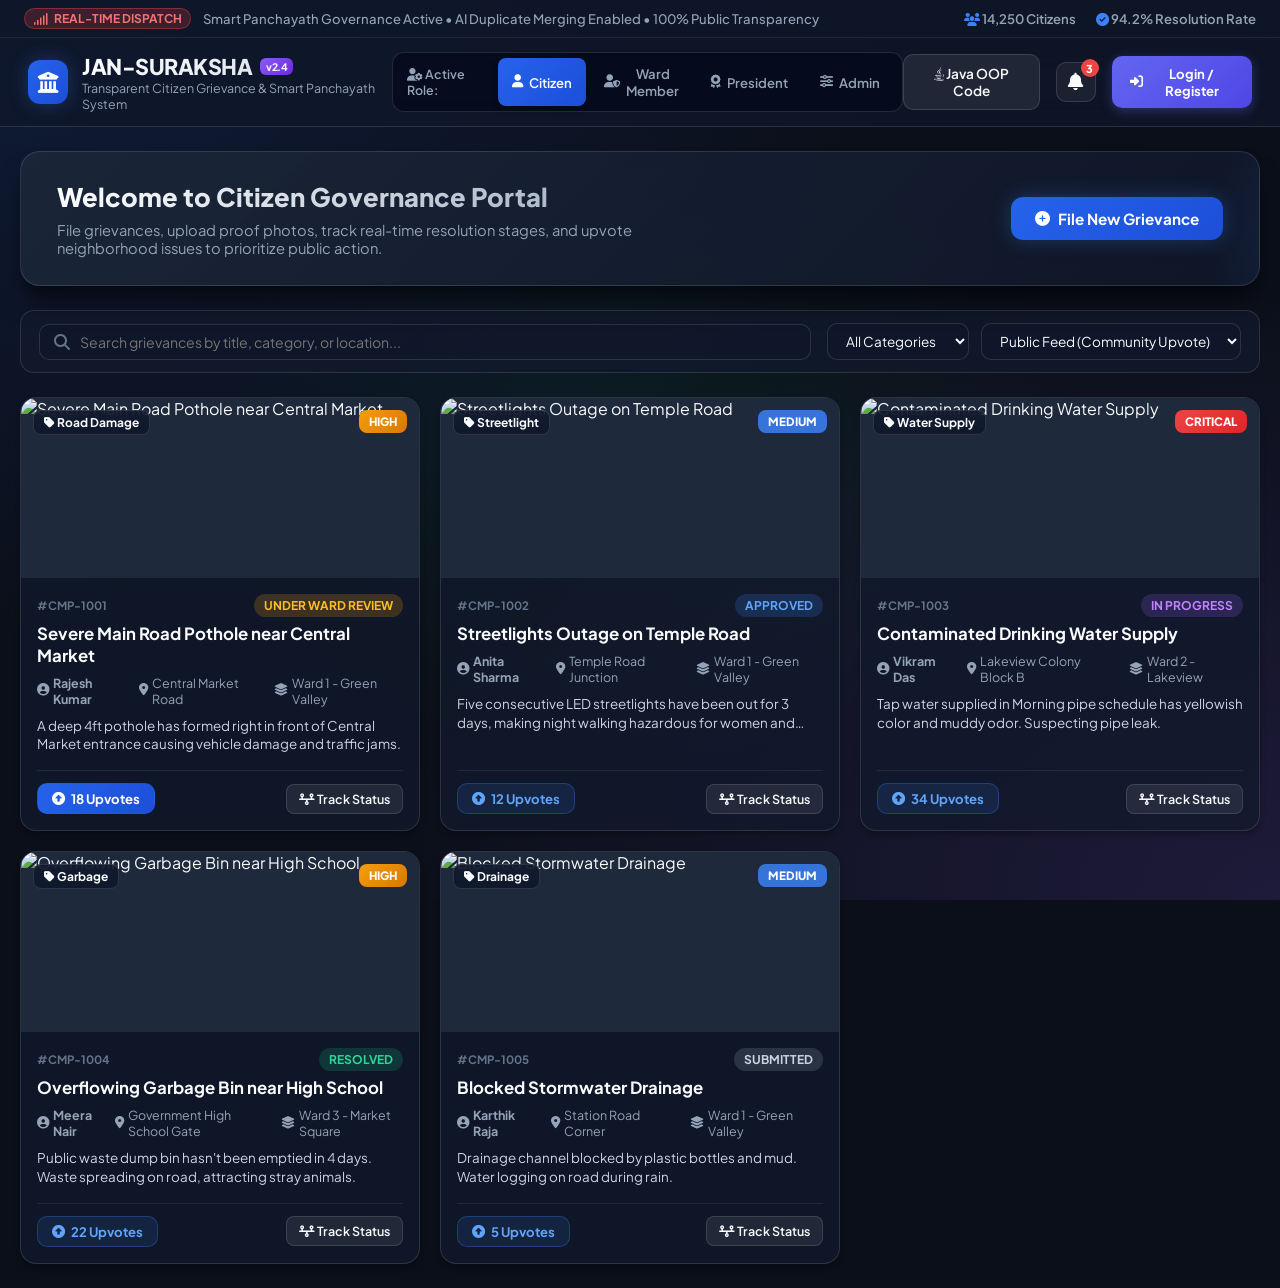
==== commit 8355e5c0: "Enable Cloud Firestore real-time sync across devices" ====
--- a/index.html
+++ b/index.html
@@ -1,6 +1,8 @@
 <!DOCTYPE html>
 <html lang="en">
 <head>
+
+
   <meta charset="UTF-8" />
   <meta name="viewport" content="width=device-width, initial-scale=1.0" />
   <title>Jan-Suraksha | Transparent Citizen Grievance Management System</title>
@@ -643,10 +645,11 @@
       </div>
     </div>
 
-    <!-- ====== FIREBASE AUTH ====== -->
+    <!-- ====== FIREBASE AUTH & FIRESTORE ====== -->
     <!-- Firebase SDK (compat version - easy to use) -->
     <script src="https://www.gstatic.com/firebasejs/10.12.2/firebase-app-compat.js"></script>
     <script src="https://www.gstatic.com/firebasejs/10.12.2/firebase-auth-compat.js"></script>
+    <script src="https://www.gstatic.com/firebasejs/10.12.2/firebase-firestore-compat.js"></script>
 
 
     <script>
@@ -667,10 +670,12 @@
 
       // Init Firebase safely
       var auth;
+      var db;
       try {
         firebase.initializeApp(firebaseConfig);
         auth = firebase.auth();
-        console.log("Firebase initialized OK");
+        db = firebase.firestore();
+        console.log("Firebase & Firestore initialized OK");
       } catch(initErr) {
         console.error("Firebase init failed:", initErr);
         document.addEventListener("DOMContentLoaded", function() {
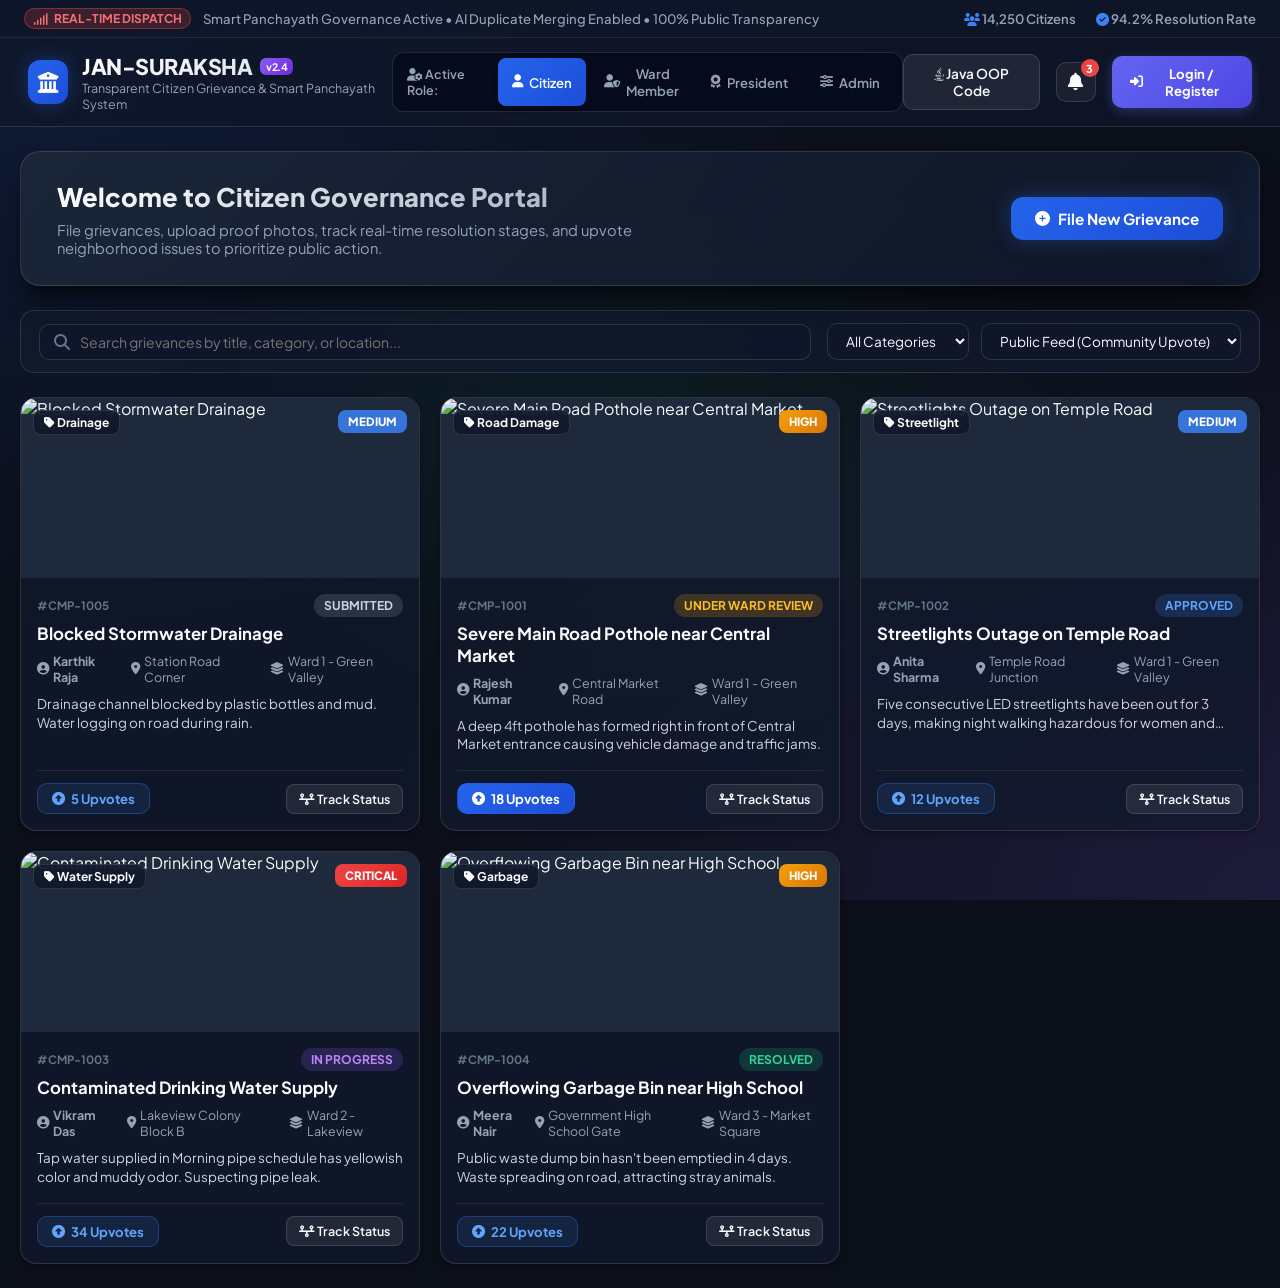
==== commit 3900772b: "Enable scrollable auth modal on mobile devices" ====
--- a/index.html
+++ b/index.html
@@ -588,7 +588,7 @@
 
     <!-- ====== CITIZEN LOGIN / REGISTER MODAL ====== -->
     <div id="auth-overlay" style="display:none;position:fixed;inset:0;background:rgba(0,0,0,0.85);backdrop-filter:blur(8px);z-index:99999;align-items:center;justify-content:center;">
-      <div style="background:linear-gradient(145deg,#1e293b,#0f172a);border:1px solid rgba(99,102,241,0.35);border-radius:20px;width:92%;max-width:400px;overflow:hidden;box-shadow:0 30px 70px rgba(0,0,0,0.7);">
+      <div style="background:linear-gradient(145deg,#1e293b,#0f172a);border:1px solid rgba(99,102,241,0.35);border-radius:20px;width:92%;max-width:400px;max-height:90vh;overflow-y:auto;box-shadow:0 30px 70px rgba(0,0,0,0.7);">
 
         <!-- Tab bar -->
         <div style="display:flex;align-items:center;background:rgba(0,0,0,0.3);border-bottom:1px solid rgba(255,255,255,0.07);padding:6px 6px 0;">
--- a/styles.css
+++ b/styles.css
@@ -1,2236 +1,2680 @@
-/* ==========================================================================
-   JAN-SURAKSHA: CITIZEN GRIEVANCE MANAGEMENT SYSTEM STYLESHEET
-   Design Aesthetic: Premium Glassmorphism, Deep Modern Gradients, Fluid Animations
-   ========================================================================== */
-
-:root {
-  --font-family: 'Plus Jakarta Sans', -apple-system, BlinkMacSystemFont, sans-serif;
-  
-  /* Color Palette */
-  --bg-dark: #0b0f19;
-  --bg-card: rgba(18, 26, 44, 0.75);
-  --bg-card-hover: rgba(28, 39, 64, 0.85);
-  --border-glass: rgba(255, 255, 255, 0.12);
-  --border-glass-light: rgba(255, 255, 255, 0.08);
-
-  --primary-accent: #3b82f6;
-  --primary-gradient: linear-gradient(135deg, #2563eb 0%, #1d4ed8 100%);
-  --success-gradient: linear-gradient(135deg, #10b981 0%, #059669 100%);
-  --warning-gradient: linear-gradient(135deg, #f59e0b 0%, #d97706 100%);
-  --danger-gradient: linear-gradient(135deg, #ef4444 0%, #dc2626 100%);
-  --purple-gradient: linear-gradient(135deg, #8b5cf6 0%, #6d28d9 100%);
-  --ai-gradient: linear-gradient(135deg, #ec4899 0%, #8b5cf6 100%);
-
-  --text-main: #f8fafc;
-  --text-muted: #94a3b8;
-  --text-dim: #64748b;
-
-  --shadow-sm: 0 4px 6px -1px rgba(0, 0, 0, 0.3);
-  --shadow-lg: 0 20px 25px -5px rgba(0, 0, 0, 0.5), 0 8px 10px -6px rgba(0, 0, 0, 0.3);
-  --shadow-glow: 0 0 20px rgba(59, 130, 246, 0.3);
-}
-
-* {
-  margin: 0;
-  padding: 0;
-  box-sizing: border-box;
-  font-family: var(--font-family);
-}
-
-body {
-  background-color: var(--bg-dark);
-  background-image: 
-    radial-gradient(at 0% 0%, rgba(37, 99, 235, 0.15) 0px, transparent 50%),
-    radial-gradient(at 100% 100%, rgba(139, 92, 246, 0.15) 0px, transparent 50%),
-    radial-gradient(at 50% 50%, rgba(16, 185, 129, 0.08) 0px, transparent 50%);
-  background-attachment: fixed;
-  color: var(--text-main);
-  min-height: 100vh;
-  overflow-x: hidden;
-}
-
-/* Scrollbar Styling */
-::-webkit-scrollbar {
-  width: 8px;
-  height: 8px;
-}
-::-webkit-scrollbar-track {
-  background: rgba(15, 23, 42, 0.6);
-}
-::-webkit-scrollbar-thumb {
-  background: rgba(255, 255, 255, 0.2);
-  border-radius: 4px;
-}
-::-webkit-scrollbar-thumb:hover {
-  background: rgba(255, 255, 255, 0.4);
-}
-
-/* ==================== TOP ANNOUNCEMENT TICKER ==================== */
-.top-announcement {
-  background: rgba(15, 23, 42, 0.9);
-  border-bottom: 1px solid var(--border-glass-light);
-  padding: 8px 24px;
-  display: flex;
-  justify-content: space-between;
-  align-items: center;
-  font-size: 0.82rem;
-  backdrop-filter: blur(10px);
-}
-
-.announcement-content {
-  display: flex;
-  align-items: center;
-  gap: 12px;
-}
-
-.pulse-badge {
-  background: rgba(239, 68, 68, 0.2);
-  color: #f87171;
-  padding: 2px 8px;
-  border-radius: 12px;
-  font-weight: 700;
-  display: inline-flex;
-  align-items: center;
-  gap: 6px;
-  font-size: 0.75rem;
-  border: 1px solid rgba(239, 68, 68, 0.4);
-}
-
-.pulse-badge i {
-  animation: blink 1.2s infinite;
-}
-
-@keyframes blink {
-  0%, 100% { opacity: 1; }
-  50% { opacity: 0.3; }
-}
-
-.ticker-text {
-  color: var(--text-muted);
-  font-weight: 500;
-}
-
-.quick-stats {
-  display: flex;
-  gap: 20px;
-  color: var(--text-muted);
-  font-weight: 600;
-}
-
-.quick-stats i {
-  color: var(--primary-accent);
-}
-
-/* ==================== MAIN HEADER ==================== */
-.main-header {
-  background: rgba(15, 23, 42, 0.8);
-  backdrop-filter: blur(16px);
-  border-bottom: 1px solid var(--border-glass);
-  padding: 14px 28px;
-  display: flex;
-  justify-content: space-between;
-  align-items: center;
-  position: sticky;
-  top: 0;
-  z-index: 100;
-}
-
-.header-brand {
-  display: flex;
-  align-items: center;
-  gap: 14px;
-}
-
-.logo-icon {
-  width: 44px;
-  height: 44px;
-  background: var(--primary-gradient);
-  border-radius: 12px;
-  display: flex;
-  align-items: center;
-  justify-content: center;
-  font-size: 1.3rem;
-  color: white;
-  box-shadow: var(--shadow-glow);
-}
-
-.logo-text h1 {
-  font-size: 1.35rem;
-  font-weight: 800;
-  letter-spacing: -0.5px;
-  background: linear-gradient(135deg, #ffffff 0%, #cbd5e1 100%);
-  -webkit-background-clip: text;
-  -webkit-text-fill-color: transparent;
-  display: flex;
-  align-items: center;
-  gap: 8px;
-}
-
-.badge-v2 {
-  font-size: 0.65rem;
-  background: var(--purple-gradient);
-  -webkit-text-fill-color: white;
-  padding: 2px 6px;
-  border-radius: 6px;
-  font-weight: 700;
-}
-
-.logo-text p {
-  font-size: 0.78rem;
-  color: var(--text-muted);
-}
-
-/* ROLE SWITCHER */
-.role-switcher-container {
-  display: flex;
-  align-items: center;
-  gap: 10px;
-  background: rgba(2, 6, 23, 0.6);
-  padding: 5px 8px;
-  border-radius: 12px;
-  border: 1px solid var(--border-glass);
-}
-
-.role-label {
-  font-size: 0.78rem;
-  color: var(--text-muted);
-  font-weight: 600;
-  padding-left: 6px;
-}
-
-.role-buttons {
-  display: flex;
-  gap: 4px;
-}
-
-.role-btn {
-  background: transparent;
-  border: none;
-  color: var(--text-muted);
-  padding: 7px 14px;
-  border-radius: 8px;
-  font-size: 0.82rem;
-  font-weight: 600;
-  cursor: pointer;
-  transition: all 0.2s ease;
-  display: flex;
-  align-items: center;
-  gap: 6px;
-}
-
-.role-btn:hover {
-  color: var(--text-main);
-  background: rgba(255, 255, 255, 0.05);
-}
-
-.role-btn.active {
-  background: var(--primary-gradient);
-  color: white;
-  box-shadow: var(--shadow-sm);
-}
-
-/* HEADER ACTIONS & NOTIFICATIONS */
-.header-actions {
-  display: flex;
-  align-items: center;
-  gap: 16px;
-}
-
-.glow-btn {
-  background: rgba(59, 130, 246, 0.15);
-  color: #60a5fa;
-  border: 1px solid rgba(59, 130, 246, 0.4);
-  padding: 8px 14px;
-  border-radius: 10px;
-  font-weight: 600;
-  font-size: 0.85rem;
-  cursor: pointer;
-  transition: all 0.2s ease;
-}
-
-.glow-btn:hover {
-  background: rgba(59, 130, 246, 0.3);
-  box-shadow: var(--shadow-glow);
-}
-
-.icon-btn {
-  position: relative;
-  background: rgba(255, 255, 255, 0.06);
-  border: 1px solid var(--border-glass);
-  width: 40px;
-  height: 40px;
-  border-radius: 10px;
-  color: var(--text-main);
-  font-size: 1.1rem;
-  cursor: pointer;
-  display: flex;
-  align-items: center;
-  justify-content: center;
-  transition: all 0.2s ease;
-}
-
-.icon-btn:hover {
-  background: rgba(255, 255, 255, 0.12);
-}
-
-.badge-count {
-  position: absolute;
-  top: -4px;
-  right: -4px;
-  background: #ef4444;
-  color: white;
-  font-size: 0.68rem;
-  font-weight: 800;
-  width: 18px;
-  height: 18px;
-  border-radius: 50%;
-  display: flex;
-  align-items: center;
-  justify-content: center;
-}
-
-.notification-wrapper {
-  position: relative;
-}
-
-.notification-drawer {
-  position: absolute;
-  right: 0;
-  top: 50px;
-  width: 360px;
-  background: #0f172a;
-  border: 1px solid var(--border-glass);
-  border-radius: 14px;
-  box-shadow: var(--shadow-lg);
-  z-index: 200;
-  overflow: hidden;
-}
-
-.drawer-header {
-  padding: 14px 16px;
-  background: rgba(30, 41, 59, 0.8);
-  border-bottom: 1px solid var(--border-glass-light);
-  display: flex;
-  justify-content: space-between;
-  align-items: center;
-}
-
-.drawer-header h3 {
-  font-size: 0.9rem;
-  color: var(--text-main);
-}
-
-.text-btn {
-  background: none;
-  border: none;
-  color: var(--primary-accent);
-  font-size: 0.78rem;
-  cursor: pointer;
-}
-
-.notification-list {
-  max-height: 320px;
-  overflow-y: auto;
-}
-
-.notif-item {
-  padding: 12px 16px;
-  border-bottom: 1px solid var(--border-glass-light);
-  display: flex;
-  gap: 12px;
-  transition: background 0.2s ease;
-}
-
-.notif-item:hover {
-  background: rgba(255, 255, 255, 0.03);
-}
-
-.notif-icon {
-  width: 32px;
-  height: 32px;
-  border-radius: 8px;
-  background: rgba(59, 130, 246, 0.2);
-  color: #60a5fa;
-  display: flex;
-  align-items: center;
-  justify-content: center;
-  font-size: 0.9rem;
-  flex-shrink: 0;
-}
-
-.notif-content p {
-  font-size: 0.8rem;
-  color: var(--text-main);
-  line-height: 1.3;
-}
-
-.notif-time {
-  font-size: 0.7rem;
-  color: var(--text-dim);
-  margin-top: 4px;
-  display: block;
-}
-
-.user-profile-card {
-  display: flex;
-  align-items: center;
-  gap: 10px;
-  background: rgba(255, 255, 255, 0.05);
-  padding: 4px 12px 4px 4px;
-  border-radius: 20px;
-  border: 1px solid var(--border-glass);
-}
-
-.user-profile-card img {
-  width: 32px;
-  height: 32px;
-  border-radius: 50%;
-  object-fit: cover;
-}
-
-.user-details {
-  display: flex;
-  flex-direction: column;
-}
-
-.user-name {
-  font-size: 0.82rem;
-  font-weight: 700;
-  color: var(--text-main);
-}
-
-.user-role-tag {
-  font-size: 0.68rem;
-  color: var(--text-muted);
-}
-
-/* ==================== MAIN BODY & MODULES ==================== */
-.main-body {
-  max-width: 1350px;
-  margin: 0 auto;
-  padding: 24px 20px;
-}
-
-.portal-module {
-  animation: fadeIn 0.3s ease-in-out;
-}
-
-@keyframes fadeIn {
-  from { opacity: 0; transform: translateY(8px); }
-  to { opacity: 1; transform: translateY(0); }
-}
-
-.hidden {
-  display: none !important;
-}
-
-/* HERO BANNER */
-.portal-hero {
-  background: linear-gradient(135deg, rgba(30, 41, 59, 0.8) 0%, rgba(15, 23, 42, 0.9) 100%);
-  border: 1px solid var(--border-glass);
-  border-radius: 20px;
-  padding: 28px 36px;
-  display: flex;
-  justify-content: space-between;
-  align-items: center;
-  box-shadow: var(--shadow-lg);
-  margin-bottom: 24px;
-  position: relative;
-  overflow: hidden;
-}
-
-.portal-hero::before {
-  content: '';
-  position: absolute;
-  top: -50%;
-  right: -20%;
-  width: 300px;
-  height: 300px;
-  background: radial-gradient(circle, rgba(59, 130, 246, 0.2) 0%, transparent 70%);
-  pointer-events: none;
-}
-
-.hero-text h2 {
-  font-size: 1.6rem;
-  font-weight: 800;
-  margin-bottom: 8px;
-  background: linear-gradient(135deg, #ffffff 0%, #94a3b8 100%);
-  -webkit-background-clip: text;
-  -webkit-text-fill-color: transparent;
-}
-
-.hero-text p {
-  font-size: 0.92rem;
-  color: var(--text-muted);
-  max-width: 650px;
-}
-
-.btn-primary-gradient {
-  background: var(--primary-gradient);
-  color: white;
-  border: none;
-  padding: 12px 24px;
-  border-radius: 12px;
-  font-weight: 700;
-  font-size: 0.95rem;
-  cursor: pointer;
-  display: flex;
-  align-items: center;
-  gap: 8px;
-  box-shadow: var(--shadow-glow);
-  transition: transform 0.2s ease, box-shadow 0.2s ease;
-}
-
-.btn-primary-gradient:hover {
-  transform: translateY(-2px);
-  box-shadow: 0 0 25px rgba(59, 130, 246, 0.5);
-}
-
-/* MODULE BANNERS */
-.module-header-banner {
-  border-radius: 18px;
-  padding: 24px 30px;
-  display: flex;
-  justify-content: space-between;
-  align-items: center;
-  margin-bottom: 24px;
-  border: 1px solid var(--border-glass);
-}
-
-.ward-banner {
-  background: linear-gradient(135deg, rgba(16, 185, 129, 0.15) 0%, rgba(15, 23, 42, 0.8) 100%);
-}
-
-.president-banner {
-  background: linear-gradient(135deg, rgba(139, 92, 246, 0.15) 0%, rgba(15, 23, 42, 0.8) 100%);
-}
-
-.admin-banner {
-  background: linear-gradient(135deg, rgba(236, 72, 153, 0.15) 0%, rgba(15, 23, 42, 0.8) 100%);
-}
-
-.module-header-banner h2 {
-  font-size: 1.4rem;
-  font-weight: 800;
-  margin-bottom: 6px;
-}
-
-.module-header-banner p {
-  color: var(--text-muted);
-  font-size: 0.88rem;
-}
-
-.ward-badge {
-  background: rgba(16, 185, 129, 0.2);
-  border: 1px solid rgba(16, 185, 129, 0.4);
-  padding: 8px 16px;
-  border-radius: 12px;
-  display: flex;
-  flex-direction: column;
-  align-items: flex-end;
-}
-
-.ward-badge .label {
-  font-size: 0.7rem;
-  color: #a7f3d0;
-}
-
-.ward-badge .ward-title {
-  font-size: 0.95rem;
-  font-weight: 700;
-  color: #34d399;
-}
-
-.header-action-btns {
-  display: flex;
-  gap: 12px;
-}
-
-.btn-ai {
-  background: var(--ai-gradient);
-  color: white;
-  border: none;
-  padding: 10px 18px;
-  border-radius: 10px;
-  font-weight: 700;
-  font-size: 0.88rem;
-  cursor: pointer;
-  display: flex;
-  align-items: center;
-  gap: 8px;
-  transition: all 0.2s ease;
-}
-
-.btn-ai:hover {
-  box-shadow: 0 0 20px rgba(236, 72, 153, 0.4);
-}
-
-.btn-primary {
-  background: var(--primary-gradient);
-  color: white;
-  border: none;
-  padding: 10px 18px;
-  border-radius: 10px;
-  font-weight: 700;
-  font-size: 0.88rem;
-  cursor: pointer;
-  display: flex;
-  align-items: center;
-  gap: 8px;
-}
-
-/* FILTER BAR */
-.filter-bar {
-  background: var(--bg-card);
-  border: 1px solid var(--border-glass);
-  padding: 12px 18px;
-  border-radius: 14px;
-  display: flex;
-  justify-content: space-between;
-  align-items: center;
-  margin-bottom: 24px;
-  gap: 16px;
-}
-
-.search-input-group {
-  display: flex;
-  align-items: center;
-  gap: 10px;
-  background: rgba(15, 23, 42, 0.8);
-  border: 1px solid var(--border-glass);
-  padding: 8px 14px;
-  border-radius: 10px;
-  flex: 1;
-}
-
-.search-input-group i {
-  color: var(--text-dim);
-}
-
-.search-input-group input {
-  background: transparent;
-  border: none;
-  color: var(--text-main);
-  outline: none;
-  width: 100%;
-  font-size: 0.88rem;
-}
-
-.filter-controls {
-  display: flex;
-  gap: 12px;
-}
-
-.form-select {
-  background: rgba(15, 23, 42, 0.8);
-  border: 1px solid var(--border-glass);
-  color: var(--text-main);
-  padding: 8px 14px;
-  border-radius: 10px;
-  font-size: 0.85rem;
-  outline: none;
-  cursor: pointer;
-}
-
-/* STATS OVERVIEW ROW */
-.stats-overview-row {
-  display: grid;
-  grid-template-columns: repeat(auto-fit, minmax(220px, 1fr));
-  gap: 16px;
-  margin-bottom: 24px;
-}
-
-.stat-card {
-  background: var(--bg-card);
-  border: 1px solid var(--border-glass);
-  padding: 18px 20px;
-  border-radius: 14px;
-  display: flex;
-  align-items: center;
-  gap: 16px;
-  transition: transform 0.2s ease;
-}
-
-.stat-card:hover {
-  transform: translateY(-2px);
-}
-
-.stat-icon {
-  width: 48px;
-  height: 48px;
-  border-radius: 12px;
-  display: flex;
-  align-items: center;
-  justify-content: center;
-  font-size: 1.3rem;
-}
-
-.stat-card.yellow .stat-icon { background: rgba(245, 158, 11, 0.2); color: #fbbf24; }
-.stat-card.green .stat-icon { background: rgba(16, 185, 129, 0.2); color: #34d399; }
-.stat-card.red .stat-icon { background: rgba(239, 68, 68, 0.2); color: #f87171; }
-.stat-card.blue .stat-icon { background: rgba(59, 130, 246, 0.2); color: #60a5fa; }
-.stat-card.purple .stat-icon { background: rgba(139, 92, 246, 0.2); color: #a78bfa; }
-.stat-card.orange .stat-icon { background: rgba(249, 115, 22, 0.2); color: #fb923c; }
-.stat-card.teal .stat-icon { background: rgba(20, 184, 166, 0.2); color: #2dd4bf; }
-
-.stat-info {
-  display: flex;
-  flex-direction: column;
-}
-
-.stat-num {
-  font-size: 1.5rem;
-  font-weight: 800;
-  color: var(--text-main);
-}
-
-.stat-label {
-  font-size: 0.78rem;
-  color: var(--text-muted);
-}
-
-/* GLASS PANEL */
-.glass-panel {
-  background: var(--bg-card);
-  border: 1px solid var(--border-glass);
-  border-radius: 16px;
-  overflow: hidden;
-  box-shadow: var(--shadow-sm);
-}
-
-.mt-4 { margin-top: 16px; }
-
-.panel-header {
-  padding: 16px 22px;
-  background: rgba(15, 23, 42, 0.6);
-  border-bottom: 1px solid var(--border-glass-light);
-  display: flex;
-  align-items: center;
-}
-
-.flex-between {
-  justify-content: space-between;
-}
-
-.panel-header h3 {
-  font-size: 1rem;
-  font-weight: 700;
-  color: var(--text-main);
-  display: flex;
-  align-items: center;
-  gap: 8px;
-}
-
-.info-pill {
-  font-size: 0.75rem;
-  background: rgba(139, 92, 246, 0.2);
-  color: #c084fc;
-  padding: 4px 10px;
-  border-radius: 20px;
-  font-weight: 600;
-}
-
-/* ==================== COMPLAINTS GRID & CARDS ==================== */
-.complaints-grid {
-  display: grid;
-  grid-template-columns: repeat(auto-fill, minmax(360px, 1fr));
-  gap: 20px;
-}
-
-.complaint-card {
-  background: var(--bg-card);
-  border: 1px solid var(--border-glass);
-  border-radius: 16px;
-  overflow: hidden;
-  display: flex;
-  flex-direction: column;
-  transition: all 0.25 ease;
-  box-shadow: var(--shadow-sm);
-  position: relative;
-}
-
-.complaint-card:hover {
-  transform: translateY(-4px);
-  border-color: rgba(59, 130, 246, 0.4);
-  box-shadow: var(--shadow-lg);
-}
-
-.card-image-wrap {
-  position: relative;
-  height: 180px;
-  width: 100%;
-  overflow: hidden;
-  background: #1e293b;
-}
-
-.card-image-wrap img {
-  width: 100%;
-  height: 100%;
-  object-fit: cover;
-  transition: transform 0.3s ease;
-}
-
-.complaint-card:hover .card-image-wrap img {
-  transform: scale(1.05);
-}
-
-.category-tag {
-  position: absolute;
-  top: 12px;
-  left: 12px;
-  background: rgba(15, 23, 42, 0.85);
-  backdrop-filter: blur(8px);
-  color: var(--text-main);
-  padding: 4px 10px;
-  border-radius: 8px;
-  font-size: 0.75rem;
-  font-weight: 700;
-  border: 1px solid var(--border-glass);
-}
-
-.urgency-tag {
-  position: absolute;
-  top: 12px;
-  right: 12px;
-  padding: 4px 10px;
-  border-radius: 8px;
-  font-size: 0.72rem;
-  font-weight: 800;
-  text-transform: uppercase;
-}
-
-.urgency-tag.CRITICAL { background: var(--danger-gradient); color: white; }
-.urgency-tag.HIGH { background: var(--warning-gradient); color: white; }
-.urgency-tag.MEDIUM { background: rgba(59, 130, 246, 0.85); color: white; }
-.urgency-tag.LOW { background: rgba(100, 116, 139, 0.85); color: white; }
-
-.merged-badge {
-  position: absolute;
-  bottom: 12px;
-  left: 12px;
-  background: var(--purple-gradient);
-  color: white;
-  font-size: 0.72rem;
-  padding: 4px 10px;
-  border-radius: 8px;
-  font-weight: 700;
-}
-
-.card-body {
-  padding: 16px;
-  display: flex;
-  flex-direction: column;
-  flex: 1;
-}
-
-.card-title {
-  font-size: 1.05rem;
-  font-weight: 700;
-  line-height: 1.3;
-  margin-bottom: 8px;
-  color: var(--text-main);
-}
-
-.card-meta {
-  font-size: 0.78rem;
-  color: var(--text-muted);
-  display: flex;
-  gap: 14px;
-  margin-bottom: 10px;
-}
-
-.card-meta span {
-  display: flex;
-  align-items: center;
-  gap: 4px;
-}
-
-.card-desc {
-  font-size: 0.84rem;
-  color: #cbd5e1;
-  line-height: 1.4;
-  margin-bottom: 16px;
-  display: -webkit-box;
-  -webkit-line-clamp: 2;
-  -webkit-box-orient: vertical;
-  overflow: hidden;
-}
-
-.card-footer {
-  margin-top: auto;
-  padding-top: 12px;
-  border-top: 1px solid var(--border-glass-light);
-  display: flex;
-  justify-content: space-between;
-  align-items: center;
-}
-
-/* UPVOTE BUTTON */
-.btn-upvote {
-  background: rgba(59, 130, 246, 0.12);
-  color: #60a5fa;
-  border: 1px solid rgba(59, 130, 246, 0.3);
-  padding: 6px 14px;
-  border-radius: 10px;
-  font-size: 0.82rem;
-  font-weight: 700;
-  cursor: pointer;
-  display: flex;
-  align-items: center;
-  gap: 6px;
-  transition: all 0.2s ease;
-}
-
-.btn-upvote:hover {
-  background: var(--primary-gradient);
-  color: white;
-  border-color: transparent;
-  box-shadow: var(--shadow-glow);
-}
-
-.btn-upvote.upvoted {
-  background: var(--primary-gradient);
-  color: white;
-  border-color: transparent;
-}
-
-.status-pill {
-  font-size: 0.75rem;
-  font-weight: 700;
-  padding: 4px 10px;
-  border-radius: 20px;
-  display: inline-flex;
-  align-items: center;
-  gap: 4px;
-}
-
-.status-SUBMITTED { background: rgba(148, 163, 184, 0.2); color: #cbd5e1; }
-.status-UNDER_WARD_REVIEW { background: rgba(245, 158, 11, 0.2); color: #fbbf24; }
-.status-APPROVED { background: rgba(59, 130, 246, 0.2); color: #60a5fa; }
-.status-REJECTED { background: rgba(239, 68, 68, 0.2); color: #f87171; }
-.status-IN_PROGRESS { background: rgba(139, 92, 246, 0.2); color: #c084fc; }
-.status-RESOLVED { background: rgba(16, 185, 129, 0.2); color: #34d399; }
-
-.btn-track {
-  background: rgba(255, 255, 255, 0.08);
-  color: var(--text-main);
-  border: 1px solid var(--border-glass);
-  padding: 6px 12px;
-  border-radius: 8px;
-  font-size: 0.78rem;
-  font-weight: 600;
-  cursor: pointer;
-}
-
-.btn-track:hover {
-  background: rgba(255, 255, 255, 0.16);
-}
-
-/* ==================== WARD & PRESIDENT TABLES ==================== */
-.ward-complaints-list {
-  display: flex;
-  flex-direction: column;
-  divide-y: 1px solid var(--border-glass-light);
-}
-
-.ward-item {
-  padding: 18px 22px;
-  display: flex;
-  justify-content: space-between;
-  align-items: center;
-  gap: 20px;
-}
-
-.ward-item:hover {
-  background: rgba(255, 255, 255, 0.02);
-}
-
-.ward-item-details {
-  flex: 1;
-}
-
-.ward-item-title {
-  font-size: 1rem;
-  font-weight: 700;
-  margin-bottom: 4px;
-}
-
-.ward-item-sub {
-  font-size: 0.8rem;
-  color: var(--text-muted);
-  display: flex;
-  gap: 16px;
-}
-
-.ward-actions {
-  display: flex;
-  gap: 8px;
-}
-
-.btn-sm-approve {
-  background: var(--success-gradient);
-  color: white;
-  border: none;
-  padding: 8px 14px;
-  border-radius: 8px;
-  font-size: 0.8rem;
-  font-weight: 700;
-  cursor: pointer;
-}
-
-.btn-sm-reject {
-  background: var(--danger-gradient);
-  color: white;
-  border: none;
-  padding: 8px 14px;
-  border-radius: 8px;
-  font-size: 0.8rem;
-  font-weight: 700;
-  cursor: pointer;
-}
-
-/* CUSTOM TABLE */
-.table-responsive {
-  width: 100%;
-  overflow-x: auto;
-}
-
-.custom-table {
-  width: 100%;
-  border-collapse: collapse;
-  text-align: left;
-  font-size: 0.86rem;
-}
-
-.custom-table th {
-  background: rgba(15, 23, 42, 0.8);
-  color: var(--text-muted);
-  padding: 14px 18px;
-  font-weight: 700;
-  border-bottom: 1px solid var(--border-glass);
-}
-
-.custom-table td {
-  padding: 14px 18px;
-  border-bottom: 1px solid var(--border-glass-light);
-  vertical-align: middle;
-}
-
-.custom-table tr:hover {
-  background: rgba(255, 255, 255, 0.02);
-}
-
-.priority-score-badge {
-  background: rgba(139, 92, 246, 0.2);
-  color: #c084fc;
-  padding: 4px 10px;
-  border-radius: 8px;
-  font-weight: 800;
-  display: inline-block;
-  border: 1px solid rgba(139, 92, 246, 0.4);
-}
-
-/* ==================== ADMIN GRID ==================== */
-.admin-grid {
-  display: grid;
-  grid-template-columns: 1fr 1fr;
-  gap: 20px;
-}
-
-.full-width {
-  grid-column: span 2;
-}
-
-.admin-list-box {
-  padding: 16px;
-  max-height: 280px;
-  overflow-y: auto;
-}
-
-.admin-user-row, .admin-dept-row {
-  display: flex;
-  justify-content: space-between;
-  align-items: center;
-  padding: 10px 12px;
-  border-bottom: 1px solid var(--border-glass-light);
-  font-size: 0.84rem;
-}
-
-.ai-config-form {
-  padding: 20px 24px;
-  display: flex;
-  flex-direction: column;
-  gap: 20px;
-}
-
-.config-row {
-  display: flex;
-  align-items: center;
-  justify-content: space-between;
-  gap: 20px;
-}
-
-.config-row label {
-  font-size: 0.9rem;
-  font-weight: 600;
-}
-
-.range-container {
-  display: flex;
-  align-items: center;
-  gap: 14px;
-  flex: 1;
-  max-width: 400px;
-}
-
-.range-container input[type="range"] {
-  flex: 1;
-  accent-color: var(--primary-accent);
-}
-
-.range-val {
-  font-weight: 800;
-  color: var(--primary-accent);
-  min-width: 50px;
-}
-
-.categories-tag-cloud {
-  display: flex;
-  flex-wrap: wrap;
-  gap: 10px;
-  margin-top: 10px;
-}
-
-.categories-tag-cloud .tag {
-  background: rgba(255, 255, 255, 0.08);
-  border: 1px solid var(--border-glass);
-  padding: 6px 14px;
-  border-radius: 20px;
-  font-size: 0.8rem;
-  font-weight: 600;
-}
-
-/* ==================== MODALS ==================== */
-.modal-overlay {
-  position: fixed;
-  top: 0;
-  left: 0;
-  width: 100vw;
-  height: 100vh;
-  background: rgba(2, 6, 23, 0.85);
-  backdrop-filter: blur(8px);
-  display: flex;
-  align-items: center;
-  justify-content: center;
-  z-index: 1000;
-  padding: 20px;
-}
-
-.modal-card {
-  background: #0f172a;
-  border: 1px solid var(--border-glass);
-  border-radius: 20px;
-  width: 100%;
-  max-width: 650px;
-  max-height: 90vh;
-  display: flex;
-  flex-direction: column;
-  box-shadow: var(--shadow-lg);
-  overflow: hidden;
-  animation: popUp 0.25s ease-out;
-}
-
-@keyframes popUp {
-  from { opacity: 0; transform: scale(0.95); }
-  to { opacity: 1; transform: scale(1); }
-}
-
-.max-w-xl { max-width: 700px; }
-.max-w-2xl { max-width: 800px; }
-.max-w-4xl { max-width: 950px; }
-
-.modal-header {
-  padding: 18px 24px;
-  background: rgba(30, 41, 59, 0.8);
-  border-bottom: 1px solid var(--border-glass-light);
-  display: flex;
-  justify-content: space-between;
-  align-items: center;
-}
-
-.modal-header h3 {
-  font-size: 1.1rem;
-  font-weight: 700;
-  display: flex;
-  align-items: center;
-  gap: 10px;
-}
-
-.close-modal-btn {
-  background: none;
-  border: none;
-  color: var(--text-muted);
-  font-size: 1.5rem;
-  cursor: pointer;
-}
-
-.close-modal-btn:hover { color: var(--text-main); }
-
-.modal-body {
-  padding: 24px;
-  overflow-y: auto;
-  display: flex;
-  flex-direction: column;
-  gap: 16px;
-}
-
-.form-group {
-  display: flex;
-  flex-direction: column;
-  gap: 6px;
-}
-
-.form-group label {
-  font-size: 0.82rem;
-  font-weight: 700;
-  color: var(--text-muted);
-}
-
-.req { color: #ef4444; }
-
-.form-group input, .form-group textarea {
-  background: rgba(2, 6, 23, 0.6);
-  border: 1px solid var(--border-glass);
-  color: var(--text-main);
-  padding: 10px 14px;
-  border-radius: 10px;
-  font-size: 0.88rem;
-  outline: none;
-}
-
-.form-group input:focus, .form-group textarea:focus, .form-select:focus {
-  border-color: var(--primary-accent);
-  box-shadow: 0 0 0 2px rgba(59, 130, 246, 0.2);
-}
-
-.form-row {
-  display: grid;
-  grid-template-columns: 1fr 1fr;
-  gap: 16px;
-}
-
-.photo-upload-zone {
-  border: 2px dashed var(--border-glass);
-  border-radius: 12px;
-  padding: 20px;
-  text-align: center;
-  cursor: pointer;
-  background: rgba(2, 6, 23, 0.4);
-  color: var(--text-muted);
-  display: flex;
-  flex-direction: column;
-  align-items: center;
-  gap: 8px;
-  transition: all 0.2s ease;
-}
-
-.photo-upload-zone:hover {
-  border-color: var(--primary-accent);
-  background: rgba(59, 130, 246, 0.05);
-}
-
-.photo-upload-zone i { font-size: 1.8rem; color: var(--primary-accent); }
-
-.hidden-file-input { display: none; }
-
-.photo-preview-container {
-  position: relative;
-  width: 100%;
-  max-height: 160px;
-  border-radius: 10px;
-  overflow: hidden;
-  margin-top: 10px;
-}
-
-.photo-preview-container img {
-  width: 100%;
-  height: 160px;
-  object-fit: cover;
-}
-
-.remove-photo-btn {
-  position: absolute;
-  top: 8px;
-  right: 8px;
-  background: rgba(239, 68, 68, 0.9);
-  color: white;
-  border: none;
-  width: 32px;
-  height: 32px;
-  border-radius: 8px;
-  cursor: pointer;
-}
-
-.modal-footer {
-  display: flex;
-  justify-content: flex-end;
-  gap: 12px;
-  margin-top: 10px;
-}
-
-.btn-secondary {
-  background: rgba(255, 255, 255, 0.08);
-  color: var(--text-main);
-  border: 1px solid var(--border-glass);
-  padding: 10px 18px;
-  border-radius: 10px;
-  font-weight: 600;
-  cursor: pointer;
-}
-
-/* TIMELINE MODAL STYLES */
-.timeline {
-  display: flex;
-  flex-direction: column;
-  gap: 20px;
-  position: relative;
-  margin: 10px 0;
-  padding-left: 20px;
-}
-
-.timeline::before {
-  content: '';
-  position: absolute;
-  left: 32px;
-  top: 10px;
-  bottom: 10px;
-  width: 2px;
-  background: var(--border-glass);
-}
-
-.timeline-step {
-  display: flex;
-  gap: 16px;
-  position: relative;
-}
-
-.timeline-icon {
-  width: 26px;
-  height: 26px;
-  border-radius: 50%;
-  background: #1e293b;
-  border: 2px solid var(--text-dim);
-  color: var(--text-dim);
-  display: flex;
-  align-items: center;
-  justify-content: center;
-  font-size: 0.75rem;
-  z-index: 2;
-}
-
-.timeline-step.completed .timeline-icon {
-  background: #10b981;
-  border-color: #10b981;
-  color: white;
-}
-
-.timeline-step.active .timeline-icon {
-  background: #3b82f6;
-  border-color: #3b82f6;
-  color: white;
-  box-shadow: 0 0 10px rgba(59, 130, 246, 0.6);
-}
-
-.timeline-content h4 {
-  font-size: 0.92rem;
-  font-weight: 700;
-}
-
-.timeline-content p {
-  font-size: 0.8rem;
-  color: var(--text-muted);
-}
-
-/* JAVA CODE INSPECTOR */
-.java-tabs {
-  display: flex;
-  gap: 6px;
-  background: rgba(2, 6, 23, 0.8);
-  padding: 6px;
-  border-radius: 10px;
-  margin-bottom: 14px;
-  overflow-x: auto;
-}
-
-.java-tab {
-  background: transparent;
-  border: none;
-  color: var(--text-muted);
-  padding: 8px 14px;
-  border-radius: 8px;
-  font-size: 0.8rem;
-  font-weight: 600;
-  cursor: pointer;
-  white-space: nowrap;
-}
-
-.java-tab.active {
-  background: rgba(59, 130, 246, 0.2);
-  color: #60a5fa;
-  border: 1px solid rgba(59, 130, 246, 0.4);
-}
-
-.code-block {
-  background: #020617;
-  padding: 16px;
-  border-radius: 12px;
-  border: 1px solid var(--border-glass-light);
-  overflow-x: auto;
-  font-family: 'Courier New', Courier, monospace;
-  font-size: 0.82rem;
-  color: #38bdf8;
-  max-height: 450px;
-}
-
-/* TOAST NOTIFICATIONS */
-.toast-container {
-  position: fixed;
-  bottom: 24px;
-  right: 24px;
-  display: flex;
-  flex-direction: column;
-  gap: 10px;
-  z-index: 2000;
-}
-
-.toast {
-  background: #1e293b;
-  border-left: 4px solid var(--primary-accent);
-  color: white;
-  padding: 12px 18px;
-  border-radius: 10px;
-  box-shadow: var(--shadow-lg);
-  display: flex;
-  align-items: center;
-  gap: 12px;
-  animation: slideInRight 0.3s ease;
-  font-size: 0.85rem;
-}
-
-@keyframes slideInRight {
-  from { transform: translateX(100%); opacity: 0; }
-  to { transform: translateX(0); opacity: 1; }
-}
-
-/* RESPONSIVE DESIGN */
-@media (max-width: 900px) {
-  .main-header { flex-direction: column; gap: 14px; align-items: stretch; }
-  .admin-grid { grid-template-columns: 1fr; }
-  .full-width { grid-column: span 1; }
-  .form-row { grid-template-columns: 1fr; }
-  .portal-hero { flex-direction: column; gap: 16px; text-align: center; }
-}
-
-/* ==========================================================================
-   ADMIN LOGIN SECURITY MODAL
-   ========================================================================== */
-
-.admin-login-overlay {
-  backdrop-filter: blur(12px);
-  -webkit-backdrop-filter: blur(12px);
-  background: rgba(0, 0, 0, 0.75);
-}
-
-.admin-login-card {
-  max-width: 460px;
-  width: 100%;
-  padding: 0;
-  overflow: hidden;
-  border: 1px solid rgba(239, 68, 68, 0.25);
-  box-shadow: 0 0 60px rgba(239, 68, 68, 0.15), 0 25px 50px rgba(0,0,0,0.6);
-  position: relative;
-}
-
-.admin-login-header {
-  background: linear-gradient(135deg, #1e0a0a 0%, #2d1515 50%, #1a0d2e 100%);
-  border-bottom: 1px solid rgba(239, 68, 68, 0.2);
-  padding: 36px 32px 28px;
-  text-align: center;
-  position: relative;
-}
-
-.admin-lock-icon {
-  width: 72px;
-  height: 72px;
-  background: linear-gradient(135deg, #ef4444, #dc2626);
-  border-radius: 50%;
-  display: flex;
-  align-items: center;
-  justify-content: center;
-  font-size: 1.8rem;
-  color: #fff;
-  margin: 0 auto 16px;
-  box-shadow: 0 0 30px rgba(239, 68, 68, 0.5);
-  animation: pulseGlow 2s infinite;
-}
-
-@keyframes pulseGlow {
-  0%, 100% { box-shadow: 0 0 20px rgba(239, 68, 68, 0.4); }
-  50%       { box-shadow: 0 0 40px rgba(239, 68, 68, 0.8); }
-}
-
-.admin-login-header h3 {
-  font-size: 1.3rem;
-  font-weight: 800;
-  color: #f8fafc;
-  margin-bottom: 8px;
-}
-
-.admin-login-header p {
-  font-size: 0.82rem;
-  color: #94a3b8;
-  line-height: 1.5;
-  max-width: 300px;
-  margin: 0 auto;
-}
-
-.admin-close-btn {
-  position: absolute;
-  top: 14px;
-  right: 14px;
-  background: rgba(255,255,255,0.08);
-  border: 1px solid rgba(255,255,255,0.12);
-  color: #94a3b8;
-  width: 32px;
-  height: 32px;
-  border-radius: 8px;
-  cursor: pointer;
-  font-size: 1rem;
-  display: flex;
-  align-items: center;
-  justify-content: center;
-  transition: all 0.2s;
-}
-.admin-close-btn:hover {
-  background: rgba(239,68,68,0.2);
-  color: #ef4444;
-  border-color: rgba(239,68,68,0.3);
-}
-
-.admin-login-body {
-  padding: 28px 32px 32px;
-  display: flex;
-  flex-direction: column;
-  gap: 20px;
-}
-
-.admin-info-badge {
-  display: flex;
-  align-items: flex-start;
-  gap: 10px;
-  background: rgba(251, 191, 36, 0.08);
-  border: 1px solid rgba(251, 191, 36, 0.2);
-  border-radius: 10px;
-  padding: 12px 14px;
-  font-size: 0.78rem;
-  color: #fbbf24;
-  line-height: 1.5;
-}
-.admin-info-badge i { margin-top: 2px; flex-shrink: 0; }
-
-.admin-field-group {
-  display: flex;
-  flex-direction: column;
-  gap: 8px;
-}
-
-.admin-field-group label {
-  font-size: 0.82rem;
-  font-weight: 600;
-  color: #94a3b8;
-  display: flex;
-  align-items: center;
-  gap: 7px;
-}
-.admin-field-group label i { color: #ef4444; }
-
-.admin-password-wrapper {
-  position: relative;
-  display: flex;
-  align-items: center;
-}
-
-.admin-password-wrapper input {
-  width: 100%;
-  background: rgba(255,255,255,0.05);
-  border: 1px solid rgba(255,255,255,0.12);
-  border-radius: 10px;
-  padding: 13px 48px 13px 16px;
-  color: #f8fafc;
-  font-size: 0.95rem;
-  outline: none;
-  transition: border-color 0.2s, box-shadow 0.2s;
-  letter-spacing: 0.05em;
-}
-.admin-password-wrapper input:focus {
-  border-color: rgba(239, 68, 68, 0.5);
-  box-shadow: 0 0 0 3px rgba(239, 68, 68, 0.12);
-}
-.admin-password-wrapper input::placeholder { color: #475569; letter-spacing: 0; }
-
-.toggle-pw-btn {
-  position: absolute;
-  right: 12px;
-  background: none;
-  border: none;
-  color: #64748b;
-  cursor: pointer;
-  font-size: 0.9rem;
-  padding: 4px;
-  transition: color 0.2s;
-}
-.toggle-pw-btn:hover { color: #94a3b8; }
-
-.admin-error-msg {
-  background: rgba(239, 68, 68, 0.1);
-  border: 1px solid rgba(239, 68, 68, 0.3);
-  border-radius: 10px;
-  padding: 11px 14px;
-  font-size: 0.82rem;
-  color: #fca5a5;
-  display: flex;
-  align-items: center;
-  gap: 8px;
-}
-.admin-error-msg.hidden { display: none; }
-
-.admin-login-footer {
-  display: flex;
-  gap: 12px;
-}
-
-.btn-admin-submit {
-  flex: 1;
-  background: linear-gradient(135deg, #dc2626, #b91c1c);
-  border: none;
-  border-radius: 10px;
-  color: #fff;
-  font-size: 0.88rem;
-  font-weight: 700;
-  padding: 13px 20px;
-  cursor: pointer;
-  display: flex;
-  align-items: center;
-  justify-content: center;
-  gap: 8px;
-  transition: all 0.2s;
-  box-shadow: 0 4px 15px rgba(220, 38, 38, 0.3);
-}
-.btn-admin-submit:hover {
-  background: linear-gradient(135deg, #ef4444, #dc2626);
-  box-shadow: 0 6px 20px rgba(220, 38, 38, 0.5);
-  transform: translateY(-1px);
-}
-.btn-admin-submit:disabled { cursor: not-allowed; transform: none; opacity: 0.5; }
-
-@keyframes shakeInput {
-  0%, 100% { transform: translateX(0); }
-  15%       { transform: translateX(-8px); }
-  30%       { transform: translateX(8px); }
-  45%       { transform: translateX(-6px); }
-  60%       { transform: translateX(6px); }
-  75%       { transform: translateX(-3px); }
-  90%       { transform: translateX(3px); }
-}
-.shake-error {
-  animation: shakeInput 0.5s ease-in-out;
-  border-color: rgba(239, 68, 68, 0.7) !important;
-}
-
-/* ==========================================================================
-   ADMIN COMPLAINT MANAGEMENT SECTION
-   ========================================================================== */
-
-/* Stats Row */
-.admin-complaint-stats {
-  display: flex;
-  gap: 14px;
-  padding: 20px 20px 0;
-  flex-wrap: wrap;
-}
-
-.acstat-card {
-  flex: 1;
-  min-width: 100px;
-  display: flex;
-  align-items: center;
-  gap: 12px;
-  padding: 14px 18px;
-  border-radius: 12px;
-  border: 1px solid transparent;
-  font-size: 1.4rem;
-}
-.acstat-card .acstat-num  { display: block; font-size: 1.6rem; font-weight: 800; line-height: 1; }
-.acstat-card .acstat-label { display: block; font-size: 0.72rem; color: #94a3b8; margin-top: 2px; font-weight: 600; }
-
-.acstat-blue   { background: rgba(59,130,246,0.1);  border-color: rgba(59,130,246,0.25);  color: #60a5fa; }
-.acstat-yellow { background: rgba(245,158,11,0.1);  border-color: rgba(245,158,11,0.25);  color: #fbbf24; }
-.acstat-green  { background: rgba(16,185,129,0.1);  border-color: rgba(16,185,129,0.25);  color: #34d399; }
-.acstat-red    { background: rgba(239,68,68,0.1);   border-color: rgba(239,68,68,0.25);   color: #f87171; }
-.acstat-teal   { background: rgba(20,184,166,0.1);  border-color: rgba(20,184,166,0.25);  color: #2dd4bf; }
-
-/* Filter Tabs */
-.admin-filter-tabs {
-  display: flex;
-  gap: 8px;
-  padding: 16px 20px;
-  flex-wrap: wrap;
-  border-bottom: 1px solid rgba(255,255,255,0.07);
-}
-
-.admin-tab-btn {
-  background: rgba(255,255,255,0.05);
-  border: 1px solid rgba(255,255,255,0.1);
-  color: #94a3b8;
-  padding: 7px 14px;
-  border-radius: 8px;
-  font-size: 0.78rem;
-  font-weight: 600;
-  cursor: pointer;
-  display: flex;
-  align-items: center;
-  gap: 6px;
-  transition: all 0.2s;
-}
-.admin-tab-btn:hover {
-  background: rgba(255,255,255,0.1);
-  color: #f8fafc;
-}
-.admin-tab-btn.active {
-  background: rgba(59,130,246,0.2);
-  border-color: rgba(59,130,246,0.4);
-  color: #60a5fa;
-}
-
-/* Complaint List */
-.admin-complaints-list {
-  display: flex;
-  flex-direction: column;
-  gap: 0;
-}
-
-.admin-complaint-row {
-  display: flex;
-  align-items: flex-start;
-  justify-content: space-between;
-  gap: 16px;
-  padding: 18px 20px;
-  border-bottom: 1px solid rgba(255,255,255,0.06);
-  transition: background 0.2s;
-}
-.admin-complaint-row:hover {
-  background: rgba(255,255,255,0.03);
-}
-.admin-complaint-row:last-child {
-  border-bottom: none;
-}
-
-.acr-left { flex: 1; min-width: 0; }
-
-.acr-id-row {
-  display: flex;
-  align-items: center;
-  gap: 8px;
-  flex-wrap: wrap;
-  margin-bottom: 6px;
-}
-.acr-id {
-  font-weight: 800;
-  font-size: 0.88rem;
-  color: #60a5fa;
-}
-.acr-title {
-  font-size: 0.95rem;
-  font-weight: 700;
-  color: #f1f5f9;
-  margin-bottom: 8px;
-  white-space: nowrap;
-  overflow: hidden;
-  text-overflow: ellipsis;
-}
-.acr-meta {
-  display: flex;
-  gap: 14px;
-  flex-wrap: wrap;
-  font-size: 0.75rem;
-  color: #64748b;
-}
-.acr-meta span {
-  display: flex;
-  align-items: center;
-  gap: 4px;
-}
-.acr-meta i { color: #475569; }
-
-.acr-remark {
-  margin-top: 8px;
-  font-size: 0.77rem;
-  color: #a78bfa;
-  font-style: italic;
-  display: flex;
-  gap: 6px;
-  align-items: flex-start;
-}
-
-/* Action buttons */
-.acr-actions {
-  display: flex;
-  flex-direction: column;
-  gap: 8px;
-  flex-shrink: 0;
-}
-
-.acr-btn {
-  padding: 8px 16px;
-  border-radius: 8px;
-  border: none;
-  font-size: 0.78rem;
-  font-weight: 700;
-  cursor: pointer;
-  display: flex;
-  align-items: center;
-  gap: 6px;
-  white-space: nowrap;
-  transition: all 0.2s;
-}
-
-.acr-approve {
-  background: linear-gradient(135deg, #10b981, #059669);
-  color: #fff;
-  box-shadow: 0 3px 10px rgba(16,185,129,0.3);
-}
-.acr-approve:hover {
-  background: linear-gradient(135deg, #34d399, #10b981);
-  transform: translateY(-1px);
-  box-shadow: 0 5px 15px rgba(16,185,129,0.4);
-}
-
-.acr-reject {
-  background: linear-gradient(135deg, #ef4444, #dc2626);
-  color: #fff;
-  box-shadow: 0 3px 10px rgba(239,68,68,0.3);
-}
-.acr-reject:hover {
-  background: linear-gradient(135deg, #f87171, #ef4444);
-  transform: translateY(-1px);
-  box-shadow: 0 5px 15px rgba(239,68,68,0.4);
-}
-
-.acr-resolve {
-  background: linear-gradient(135deg, #8b5cf6, #6d28d9);
-  color: #fff;
-  box-shadow: 0 3px 10px rgba(139,92,246,0.3);
-}
-.acr-resolve:hover {
-  background: linear-gradient(135deg, #a78bfa, #8b5cf6);
-  transform: translateY(-1px);
-  box-shadow: 0 5px 15px rgba(139,92,246,0.4);
-}
-
+/* ==========================================================================
+   JAN-SURAKSHA: CITIZEN GRIEVANCE MANAGEMENT SYSTEM STYLESHEET
+   Design Aesthetic: Premium Glassmorphism, Deep Modern Gradients, Fluid Animations
+   ========================================================================== */
+
+:root {
+  --font-family: 'Plus Jakarta Sans', -apple-system, BlinkMacSystemFont, sans-serif;
+  
+  /* Color Palette */
+  --bg-dark: #0b0f19;
+  --bg-card: rgba(18, 26, 44, 0.75);
+  --bg-card-hover: rgba(28, 39, 64, 0.85);
+  --border-glass: rgba(255, 255, 255, 0.12);
+  --border-glass-light: rgba(255, 255, 255, 0.08);
+
+  --primary-accent: #3b82f6;
+  --primary-gradient: linear-gradient(135deg, #2563eb 0%, #1d4ed8 100%);
+  --success-gradient: linear-gradient(135deg, #10b981 0%, #059669 100%);
+  --warning-gradient: linear-gradient(135deg, #f59e0b 0%, #d97706 100%);
+  --danger-gradient: linear-gradient(135deg, #ef4444 0%, #dc2626 100%);
+  --purple-gradient: linear-gradient(135deg, #8b5cf6 0%, #6d28d9 100%);
+  --ai-gradient: linear-gradient(135deg, #ec4899 0%, #8b5cf6 100%);
+
+  --text-main: #f8fafc;
+  --text-muted: #94a3b8;
+  --text-dim: #64748b;
+
+  --shadow-sm: 0 4px 6px -1px rgba(0, 0, 0, 0.3);
+  --shadow-lg: 0 20px 25px -5px rgba(0, 0, 0, 0.5), 0 8px 10px -6px rgba(0, 0, 0, 0.3);
+  --shadow-glow: 0 0 20px rgba(59, 130, 246, 0.3);
+}
+
+* {
+  margin: 0;
+  padding: 0;
+  box-sizing: border-box;
+  font-family: var(--font-family);
+}
+
+body {
+  background-color: var(--bg-dark);
+  background-image: 
+    radial-gradient(at 0% 0%, rgba(37, 99, 235, 0.15) 0px, transparent 50%),
+    radial-gradient(at 100% 100%, rgba(139, 92, 246, 0.15) 0px, transparent 50%),
+    radial-gradient(at 50% 50%, rgba(16, 185, 129, 0.08) 0px, transparent 50%);
+  background-attachment: fixed;
+  color: var(--text-main);
+  min-height: 100vh;
+  overflow-x: hidden;
+}
+
+/* Scrollbar Styling */
+::-webkit-scrollbar {
+  width: 8px;
+  height: 8px;
+}
+::-webkit-scrollbar-track {
+  background: rgba(15, 23, 42, 0.6);
+}
+::-webkit-scrollbar-thumb {
+  background: rgba(255, 255, 255, 0.2);
+  border-radius: 4px;
+}
+::-webkit-scrollbar-thumb:hover {
+  background: rgba(255, 255, 255, 0.4);
+}
+
+/* ==================== TOP ANNOUNCEMENT TICKER ==================== */
+.top-announcement {
+  background: rgba(15, 23, 42, 0.9);
+  border-bottom: 1px solid var(--border-glass-light);
+  padding: 8px 24px;
+  display: flex;
+  justify-content: space-between;
+  align-items: center;
+  font-size: 0.82rem;
+  backdrop-filter: blur(10px);
+}
+
+.announcement-content {
+  display: flex;
+  align-items: center;
+  gap: 12px;
+}
+
+.pulse-badge {
+  background: rgba(239, 68, 68, 0.2);
+  color: #f87171;
+  padding: 2px 8px;
+  border-radius: 12px;
+  font-weight: 700;
+  display: inline-flex;
+  align-items: center;
+  gap: 6px;
+  font-size: 0.75rem;
+  border: 1px solid rgba(239, 68, 68, 0.4);
+}
+
+.pulse-badge i {
+  animation: blink 1.2s infinite;
+}
+
+@keyframes blink {
+  0%, 100% { opacity: 1; }
+  50% { opacity: 0.3; }
+}
+
+.ticker-text {
+  color: var(--text-muted);
+  font-weight: 500;
+}
+
+.quick-stats {
+  display: flex;
+  gap: 20px;
+  color: var(--text-muted);
+  font-weight: 600;
+}
+
+.quick-stats i {
+  color: var(--primary-accent);
+}
+
+/* ==================== MAIN HEADER ==================== */
+.main-header {
+  background: rgba(15, 23, 42, 0.8);
+  backdrop-filter: blur(16px);
+  border-bottom: 1px solid var(--border-glass);
+  padding: 14px 28px;
+  display: flex;
+  justify-content: space-between;
+  align-items: center;
+  position: sticky;
+  top: 0;
+  z-index: 100;
+}
+
+.header-brand {
+  display: flex;
+  align-items: center;
+  gap: 14px;
+}
+
+.logo-icon {
+  width: 44px;
+  height: 44px;
+  background: var(--primary-gradient);
+  border-radius: 12px;
+  display: flex;
+  align-items: center;
+  justify-content: center;
+  font-size: 1.3rem;
+  color: white;
+  box-shadow: var(--shadow-glow);
+}
+
+.logo-text h1 {
+  font-size: 1.35rem;
+  font-weight: 800;
+  letter-spacing: -0.5px;
+  background: linear-gradient(135deg, #ffffff 0%, #cbd5e1 100%);
+  -webkit-background-clip: text;
+  -webkit-text-fill-color: transparent;
+  display: flex;
+  align-items: center;
+  gap: 8px;
+}
+
+.badge-v2 {
+  font-size: 0.65rem;
+  background: var(--purple-gradient);
+  -webkit-text-fill-color: white;
+  padding: 2px 6px;
+  border-radius: 6px;
+  font-weight: 700;
+}
+
+.logo-text p {
+  font-size: 0.78rem;
+  color: var(--text-muted);
+}
+
+/* ROLE SWITCHER */
+.role-switcher-container {
+  display: flex;
+  align-items: center;
+  gap: 10px;
+  background: rgba(2, 6, 23, 0.6);
+  padding: 5px 8px;
+  border-radius: 12px;
+  border: 1px solid var(--border-glass);
+}
+
+.role-label {
+  font-size: 0.78rem;
+  color: var(--text-muted);
+  font-weight: 600;
+  padding-left: 6px;
+}
+
+.role-buttons {
+  display: flex;
+  gap: 4px;
+}
+
+.role-btn {
+  background: transparent;
+  border: none;
+  color: var(--text-muted);
+  padding: 7px 14px;
+  border-radius: 8px;
+  font-size: 0.82rem;
+  font-weight: 600;
+  cursor: pointer;
+  transition: all 0.2s ease;
+  display: flex;
+  align-items: center;
+  gap: 6px;
+}
+
+.role-btn:hover {
+  color: var(--text-main);
+  background: rgba(255, 255, 255, 0.05);
+}
+
+.role-btn.active {
+  background: var(--primary-gradient);
+  color: white;
+  box-shadow: var(--shadow-sm);
+}
+
+/* HEADER ACTIONS & NOTIFICATIONS */
+.header-actions {
+  display: flex;
+  align-items: center;
+  gap: 16px;
+}
+
+.glow-btn {
+  background: rgba(59, 130, 246, 0.15);
+  color: #60a5fa;
+  border: 1px solid rgba(59, 130, 246, 0.4);
+  padding: 8px 14px;
+  border-radius: 10px;
+  font-weight: 600;
+  font-size: 0.85rem;
+  cursor: pointer;
+  transition: all 0.2s ease;
+}
+
+.glow-btn:hover {
+  background: rgba(59, 130, 246, 0.3);
+  box-shadow: var(--shadow-glow);
+}
+
+.icon-btn {
+  position: relative;
+  background: rgba(255, 255, 255, 0.06);
+  border: 1px solid var(--border-glass);
+  width: 40px;
+  height: 40px;
+  border-radius: 10px;
+  color: var(--text-main);
+  font-size: 1.1rem;
+  cursor: pointer;
+  display: flex;
+  align-items: center;
+  justify-content: center;
+  transition: all 0.2s ease;
+}
+
+.icon-btn:hover {
+  background: rgba(255, 255, 255, 0.12);
+}
+
+.badge-count {
+  position: absolute;
+  top: -4px;
+  right: -4px;
+  background: #ef4444;
+  color: white;
+  font-size: 0.68rem;
+  font-weight: 800;
+  width: 18px;
+  height: 18px;
+  border-radius: 50%;
+  display: flex;
+  align-items: center;
+  justify-content: center;
+}
+
+.notification-wrapper {
+  position: relative;
+}
+
+.notification-drawer {
+  position: absolute;
+  right: 0;
+  top: 50px;
+  width: 360px;
+  background: #0f172a;
+  border: 1px solid var(--border-glass);
+  border-radius: 14px;
+  box-shadow: var(--shadow-lg);
+  z-index: 200;
+  overflow: hidden;
+}
+
+.drawer-header {
+  padding: 14px 16px;
+  background: rgba(30, 41, 59, 0.8);
+  border-bottom: 1px solid var(--border-glass-light);
+  display: flex;
+  justify-content: space-between;
+  align-items: center;
+}
+
+.drawer-header h3 {
+  font-size: 0.9rem;
+  color: var(--text-main);
+}
+
+.text-btn {
+  background: none;
+  border: none;
+  color: var(--primary-accent);
+  font-size: 0.78rem;
+  cursor: pointer;
+}
+
+.notification-list {
+  max-height: 320px;
+  overflow-y: auto;
+}
+
+.notif-item {
+  padding: 12px 16px;
+  border-bottom: 1px solid var(--border-glass-light);
+  display: flex;
+  gap: 12px;
+  transition: background 0.2s ease;
+}
+
+.notif-item:hover {
+  background: rgba(255, 255, 255, 0.03);
+}
+
+.notif-icon {
+  width: 32px;
+  height: 32px;
+  border-radius: 8px;
+  background: rgba(59, 130, 246, 0.2);
+  color: #60a5fa;
+  display: flex;
+  align-items: center;
+  justify-content: center;
+  font-size: 0.9rem;
+  flex-shrink: 0;
+}
+
+.notif-content p {
+  font-size: 0.8rem;
+  color: var(--text-main);
+  line-height: 1.3;
+}
+
+.notif-time {
+  font-size: 0.7rem;
+  color: var(--text-dim);
+  margin-top: 4px;
+  display: block;
+}
+
+.user-profile-card {
+  display: flex;
+  align-items: center;
+  gap: 10px;
+  background: rgba(255, 255, 255, 0.05);
+  padding: 4px 12px 4px 4px;
+  border-radius: 20px;
+  border: 1px solid var(--border-glass);
+}
+
+.user-profile-card img {
+  width: 32px;
+  height: 32px;
+  border-radius: 50%;
+  object-fit: cover;
+}
+
+.user-details {
+  display: flex;
+  flex-direction: column;
+}
+
+.user-name {
+  font-size: 0.82rem;
+  font-weight: 700;
+  color: var(--text-main);
+}
+
+.user-role-tag {
+  font-size: 0.68rem;
+  color: var(--text-muted);
+}
+
+/* ==================== MAIN BODY & MODULES ==================== */
+.main-body {
+  max-width: 1350px;
+  margin: 0 auto;
+  padding: 24px 20px;
+}
+
+.portal-module {
+  animation: fadeIn 0.3s ease-in-out;
+}
+
+@keyframes fadeIn {
+  from { opacity: 0; transform: translateY(8px); }
+  to { opacity: 1; transform: translateY(0); }
+}
+
+.hidden {
+  display: none !important;
+}
+
+/* HERO BANNER */
+.portal-hero {
+  background: linear-gradient(135deg, rgba(30, 41, 59, 0.8) 0%, rgba(15, 23, 42, 0.9) 100%);
+  border: 1px solid var(--border-glass);
+  border-radius: 20px;
+  padding: 28px 36px;
+  display: flex;
+  justify-content: space-between;
+  align-items: center;
+  box-shadow: var(--shadow-lg);
+  margin-bottom: 24px;
+  position: relative;
+  overflow: hidden;
+}
+
+.portal-hero::before {
+  content: '';
+  position: absolute;
+  top: -50%;
+  right: -20%;
+  width: 300px;
+  height: 300px;
+  background: radial-gradient(circle, rgba(59, 130, 246, 0.2) 0%, transparent 70%);
+  pointer-events: none;
+}
+
+.hero-text h2 {
+  font-size: 1.6rem;
+  font-weight: 800;
+  margin-bottom: 8px;
+  background: linear-gradient(135deg, #ffffff 0%, #94a3b8 100%);
+  -webkit-background-clip: text;
+  -webkit-text-fill-color: transparent;
+}
+
+.hero-text p {
+  font-size: 0.92rem;
+  color: var(--text-muted);
+  max-width: 650px;
+}
+
+.btn-primary-gradient {
+  background: var(--primary-gradient);
+  color: white;
+  border: none;
+  padding: 12px 24px;
+  border-radius: 12px;
+  font-weight: 700;
+  font-size: 0.95rem;
+  cursor: pointer;
+  display: flex;
+  align-items: center;
+  gap: 8px;
+  box-shadow: var(--shadow-glow);
+  transition: transform 0.2s ease, box-shadow 0.2s ease;
+}
+
+.btn-primary-gradient:hover {
+  transform: translateY(-2px);
+  box-shadow: 0 0 25px rgba(59, 130, 246, 0.5);
+}
+
+/* MODULE BANNERS */
+.module-header-banner {
+  border-radius: 18px;
+  padding: 24px 30px;
+  display: flex;
+  justify-content: space-between;
+  align-items: center;
+  margin-bottom: 24px;
+  border: 1px solid var(--border-glass);
+}
+
+.ward-banner {
+  background: linear-gradient(135deg, rgba(16, 185, 129, 0.15) 0%, rgba(15, 23, 42, 0.8) 100%);
+}
+
+.president-banner {
+  background: linear-gradient(135deg, rgba(139, 92, 246, 0.15) 0%, rgba(15, 23, 42, 0.8) 100%);
+}
+
+.admin-banner {
+  background: linear-gradient(135deg, rgba(236, 72, 153, 0.15) 0%, rgba(15, 23, 42, 0.8) 100%);
+}
+
+.module-header-banner h2 {
+  font-size: 1.4rem;
+  font-weight: 800;
+  margin-bottom: 6px;
+}
+
+.module-header-banner p {
+  color: var(--text-muted);
+  font-size: 0.88rem;
+}
+
+.ward-badge {
+  background: rgba(16, 185, 129, 0.2);
+  border: 1px solid rgba(16, 185, 129, 0.4);
+  padding: 8px 16px;
+  border-radius: 12px;
+  display: flex;
+  flex-direction: column;
+  align-items: flex-end;
+}
+
+.ward-badge .label {
+  font-size: 0.7rem;
+  color: #a7f3d0;
+}
+
+.ward-badge .ward-title {
+  font-size: 0.95rem;
+  font-weight: 700;
+  color: #34d399;
+}
+
+.header-action-btns {
+  display: flex;
+  gap: 12px;
+}
+
+.btn-ai {
+  background: var(--ai-gradient);
+  color: white;
+  border: none;
+  padding: 10px 18px;
+  border-radius: 10px;
+  font-weight: 700;
+  font-size: 0.88rem;
+  cursor: pointer;
+  display: flex;
+  align-items: center;
+  gap: 8px;
+  transition: all 0.2s ease;
+}
+
+.btn-ai:hover {
+  box-shadow: 0 0 20px rgba(236, 72, 153, 0.4);
+}
+
+.btn-primary {
+  background: var(--primary-gradient);
+  color: white;
+  border: none;
+  padding: 10px 18px;
+  border-radius: 10px;
+  font-weight: 700;
+  font-size: 0.88rem;
+  cursor: pointer;
+  display: flex;
+  align-items: center;
+  gap: 8px;
+}
+
+/* FILTER BAR */
+.filter-bar {
+  background: var(--bg-card);
+  border: 1px solid var(--border-glass);
+  padding: 12px 18px;
+  border-radius: 14px;
+  display: flex;
+  justify-content: space-between;
+  align-items: center;
+  margin-bottom: 24px;
+  gap: 16px;
+}
+
+.search-input-group {
+  display: flex;
+  align-items: center;
+  gap: 10px;
+  background: rgba(15, 23, 42, 0.8);
+  border: 1px solid var(--border-glass);
+  padding: 8px 14px;
+  border-radius: 10px;
+  flex: 1;
+}
+
+.search-input-group i {
+  color: var(--text-dim);
+}
+
+.search-input-group input {
+  background: transparent;
+  border: none;
+  color: var(--text-main);
+  outline: none;
+  width: 100%;
+  font-size: 0.88rem;
+}
+
+.filter-controls {
+  display: flex;
+  gap: 12px;
+}
+
+.form-select {
+  background: rgba(15, 23, 42, 0.8);
+  border: 1px solid var(--border-glass);
+  color: var(--text-main);
+  padding: 8px 14px;
+  border-radius: 10px;
+  font-size: 0.85rem;
+  outline: none;
+  cursor: pointer;
+}
+
+/* STATS OVERVIEW ROW */
+.stats-overview-row {
+  display: grid;
+  grid-template-columns: repeat(auto-fit, minmax(220px, 1fr));
+  gap: 16px;
+  margin-bottom: 24px;
+}
+
+.stat-card {
+  background: var(--bg-card);
+  border: 1px solid var(--border-glass);
+  padding: 18px 20px;
+  border-radius: 14px;
+  display: flex;
+  align-items: center;
+  gap: 16px;
+  transition: transform 0.2s ease;
+}
+
+.stat-card:hover {
+  transform: translateY(-2px);
+}
+
+.stat-icon {
+  width: 48px;
+  height: 48px;
+  border-radius: 12px;
+  display: flex;
+  align-items: center;
+  justify-content: center;
+  font-size: 1.3rem;
+}
+
+.stat-card.yellow .stat-icon { background: rgba(245, 158, 11, 0.2); color: #fbbf24; }
+.stat-card.green .stat-icon { background: rgba(16, 185, 129, 0.2); color: #34d399; }
+.stat-card.red .stat-icon { background: rgba(239, 68, 68, 0.2); color: #f87171; }
+.stat-card.blue .stat-icon { background: rgba(59, 130, 246, 0.2); color: #60a5fa; }
+.stat-card.purple .stat-icon { background: rgba(139, 92, 246, 0.2); color: #a78bfa; }
+.stat-card.orange .stat-icon { background: rgba(249, 115, 22, 0.2); color: #fb923c; }
+.stat-card.teal .stat-icon { background: rgba(20, 184, 166, 0.2); color: #2dd4bf; }
+
+.stat-info {
+  display: flex;
+  flex-direction: column;
+}
+
+.stat-num {
+  font-size: 1.5rem;
+  font-weight: 800;
+  color: var(--text-main);
+}
+
+.stat-label {
+  font-size: 0.78rem;
+  color: var(--text-muted);
+}
+
+/* GLASS PANEL */
+.glass-panel {
+  background: var(--bg-card);
+  border: 1px solid var(--border-glass);
+  border-radius: 16px;
+  overflow: hidden;
+  box-shadow: var(--shadow-sm);
+}
+
+.mt-4 { margin-top: 16px; }
+
+.panel-header {
+  padding: 16px 22px;
+  background: rgba(15, 23, 42, 0.6);
+  border-bottom: 1px solid var(--border-glass-light);
+  display: flex;
+  align-items: center;
+}
+
+.flex-between {
+  justify-content: space-between;
+}
+
+.panel-header h3 {
+  font-size: 1rem;
+  font-weight: 700;
+  color: var(--text-main);
+  display: flex;
+  align-items: center;
+  gap: 8px;
+}
+
+.info-pill {
+  font-size: 0.75rem;
+  background: rgba(139, 92, 246, 0.2);
+  color: #c084fc;
+  padding: 4px 10px;
+  border-radius: 20px;
+  font-weight: 600;
+}
+
+/* ==================== COMPLAINTS GRID & CARDS ==================== */
+.complaints-grid {
+  display: grid;
+  grid-template-columns: repeat(auto-fill, minmax(360px, 1fr));
+  gap: 20px;
+}
+
+.complaint-card {
+  background: var(--bg-card);
+  border: 1px solid var(--border-glass);
+  border-radius: 16px;
+  overflow: hidden;
+  display: flex;
+  flex-direction: column;
+  transition: all 0.25 ease;
+  box-shadow: var(--shadow-sm);
+  position: relative;
+}
+
+.complaint-card:hover {
+  transform: translateY(-4px);
+  border-color: rgba(59, 130, 246, 0.4);
+  box-shadow: var(--shadow-lg);
+}
+
+.card-image-wrap {
+  position: relative;
+  height: 180px;
+  width: 100%;
+  overflow: hidden;
+  background: #1e293b;
+}
+
+.card-image-wrap img {
+  width: 100%;
+  height: 100%;
+  object-fit: cover;
+  transition: transform 0.3s ease;
+}
+
+.complaint-card:hover .card-image-wrap img {
+  transform: scale(1.05);
+}
+
+.category-tag {
+  position: absolute;
+  top: 12px;
+  left: 12px;
+  background: rgba(15, 23, 42, 0.85);
+  backdrop-filter: blur(8px);
+  color: var(--text-main);
+  padding: 4px 10px;
+  border-radius: 8px;
+  font-size: 0.75rem;
+  font-weight: 700;
+  border: 1px solid var(--border-glass);
+}
+
+.urgency-tag {
+  position: absolute;
+  top: 12px;
+  right: 12px;
+  padding: 4px 10px;
+  border-radius: 8px;
+  font-size: 0.72rem;
+  font-weight: 800;
+  text-transform: uppercase;
+}
+
+.urgency-tag.CRITICAL { background: var(--danger-gradient); color: white; }
+.urgency-tag.HIGH { background: var(--warning-gradient); color: white; }
+.urgency-tag.MEDIUM { background: rgba(59, 130, 246, 0.85); color: white; }
+.urgency-tag.LOW { background: rgba(100, 116, 139, 0.85); color: white; }
+
+.merged-badge {
+  position: absolute;
+  bottom: 12px;
+  left: 12px;
+  background: var(--purple-gradient);
+  color: white;
+  font-size: 0.72rem;
+  padding: 4px 10px;
+  border-radius: 8px;
+  font-weight: 700;
+}
+
+.card-body {
+  padding: 16px;
+  display: flex;
+  flex-direction: column;
+  flex: 1;
+}
+
+.card-title {
+  font-size: 1.05rem;
+  font-weight: 700;
+  line-height: 1.3;
+  margin-bottom: 8px;
+  color: var(--text-main);
+}
+
+.card-meta {
+  font-size: 0.78rem;
+  color: var(--text-muted);
+  display: flex;
+  gap: 14px;
+  margin-bottom: 10px;
+}
+
+.card-meta span {
+  display: flex;
+  align-items: center;
+  gap: 4px;
+}
+
+.card-desc {
+  font-size: 0.84rem;
+  color: #cbd5e1;
+  line-height: 1.4;
+  margin-bottom: 16px;
+  display: -webkit-box;
+  -webkit-line-clamp: 2;
+  -webkit-box-orient: vertical;
+  overflow: hidden;
+}
+
+.card-footer {
+  margin-top: auto;
+  padding-top: 12px;
+  border-top: 1px solid var(--border-glass-light);
+  display: flex;
+  justify-content: space-between;
+  align-items: center;
+}
+
+/* UPVOTE BUTTON */
+.btn-upvote {
+  background: rgba(59, 130, 246, 0.12);
+  color: #60a5fa;
+  border: 1px solid rgba(59, 130, 246, 0.3);
+  padding: 6px 14px;
+  border-radius: 10px;
+  font-size: 0.82rem;
+  font-weight: 700;
+  cursor: pointer;
+  display: flex;
+  align-items: center;
+  gap: 6px;
+  transition: all 0.2s ease;
+}
+
+.btn-upvote:hover {
+  background: var(--primary-gradient);
+  color: white;
+  border-color: transparent;
+  box-shadow: var(--shadow-glow);
+}
+
+.btn-upvote.upvoted {
+  background: var(--primary-gradient);
+  color: white;
+  border-color: transparent;
+}
+
+.status-pill {
+  font-size: 0.75rem;
+  font-weight: 700;
+  padding: 4px 10px;
+  border-radius: 20px;
+  display: inline-flex;
+  align-items: center;
+  gap: 4px;
+}
+
+.status-SUBMITTED { background: rgba(148, 163, 184, 0.2); color: #cbd5e1; }
+.status-UNDER_WARD_REVIEW { background: rgba(245, 158, 11, 0.2); color: #fbbf24; }
+.status-APPROVED { background: rgba(59, 130, 246, 0.2); color: #60a5fa; }
+.status-REJECTED { background: rgba(239, 68, 68, 0.2); color: #f87171; }
+.status-IN_PROGRESS { background: rgba(139, 92, 246, 0.2); color: #c084fc; }
+.status-RESOLVED { background: rgba(16, 185, 129, 0.2); color: #34d399; }
+
+.btn-track {
+  background: rgba(255, 255, 255, 0.08);
+  color: var(--text-main);
+  border: 1px solid var(--border-glass);
+  padding: 6px 12px;
+  border-radius: 8px;
+  font-size: 0.78rem;
+  font-weight: 600;
+  cursor: pointer;
+}
+
+.btn-track:hover {
+  background: rgba(255, 255, 255, 0.16);
+}
+
+/* ==================== WARD & PRESIDENT TABLES ==================== */
+.ward-complaints-list {
+  display: flex;
+  flex-direction: column;
+  divide-y: 1px solid var(--border-glass-light);
+}
+
+.ward-item {
+  padding: 18px 22px;
+  display: flex;
+  justify-content: space-between;
+  align-items: center;
+  gap: 20px;
+}
+
+.ward-item:hover {
+  background: rgba(255, 255, 255, 0.02);
+}
+
+.ward-item-details {
+  flex: 1;
+}
+
+.ward-item-title {
+  font-size: 1rem;
+  font-weight: 700;
+  margin-bottom: 4px;
+}
+
+.ward-item-sub {
+  font-size: 0.8rem;
+  color: var(--text-muted);
+  display: flex;
+  gap: 16px;
+}
+
+.ward-actions {
+  display: flex;
+  gap: 8px;
+}
+
+.btn-sm-approve {
+  background: var(--success-gradient);
+  color: white;
+  border: none;
+  padding: 8px 14px;
+  border-radius: 8px;
+  font-size: 0.8rem;
+  font-weight: 700;
+  cursor: pointer;
+}
+
+.btn-sm-reject {
+  background: var(--danger-gradient);
+  color: white;
+  border: none;
+  padding: 8px 14px;
+  border-radius: 8px;
+  font-size: 0.8rem;
+  font-weight: 700;
+  cursor: pointer;
+}
+
+/* CUSTOM TABLE */
+.table-responsive {
+  width: 100%;
+  overflow-x: auto;
+}
+
+.custom-table {
+  width: 100%;
+  border-collapse: collapse;
+  text-align: left;
+  font-size: 0.86rem;
+}
+
+.custom-table th {
+  background: rgba(15, 23, 42, 0.8);
+  color: var(--text-muted);
+  padding: 14px 18px;
+  font-weight: 700;
+  border-bottom: 1px solid var(--border-glass);
+}
+
+.custom-table td {
+  padding: 14px 18px;
+  border-bottom: 1px solid var(--border-glass-light);
+  vertical-align: middle;
+}
+
+.custom-table tr:hover {
+  background: rgba(255, 255, 255, 0.02);
+}
+
+.priority-score-badge {
+  background: rgba(139, 92, 246, 0.2);
+  color: #c084fc;
+  padding: 4px 10px;
+  border-radius: 8px;
+  font-weight: 800;
+  display: inline-block;
+  border: 1px solid rgba(139, 92, 246, 0.4);
+}
+
+/* ==================== ADMIN GRID ==================== */
+.admin-grid {
+  display: grid;
+  grid-template-columns: 1fr 1fr;
+  gap: 20px;
+}
+
+.full-width {
+  grid-column: span 2;
+}
+
+.admin-list-box {
+  padding: 16px;
+  max-height: 280px;
+  overflow-y: auto;
+}
+
+.admin-user-row, .admin-dept-row {
+  display: flex;
+  justify-content: space-between;
+  align-items: center;
+  padding: 10px 12px;
+  border-bottom: 1px solid var(--border-glass-light);
+  font-size: 0.84rem;
+}
+
+.ai-config-form {
+  padding: 20px 24px;
+  display: flex;
+  flex-direction: column;
+  gap: 20px;
+}
+
+.config-row {
+  display: flex;
+  align-items: center;
+  justify-content: space-between;
+  gap: 20px;
+}
+
+.config-row label {
+  font-size: 0.9rem;
+  font-weight: 600;
+}
+
+.range-container {
+  display: flex;
+  align-items: center;
+  gap: 14px;
+  flex: 1;
+  max-width: 400px;
+}
+
+.range-container input[type="range"] {
+  flex: 1;
+  accent-color: var(--primary-accent);
+}
+
+.range-val {
+  font-weight: 800;
+  color: var(--primary-accent);
+  min-width: 50px;
+}
+
+.categories-tag-cloud {
+  display: flex;
+  flex-wrap: wrap;
+  gap: 10px;
+  margin-top: 10px;
+}
+
+.categories-tag-cloud .tag {
+  background: rgba(255, 255, 255, 0.08);
+  border: 1px solid var(--border-glass);
+  padding: 6px 14px;
+  border-radius: 20px;
+  font-size: 0.8rem;
+  font-weight: 600;
+}
+
+/* ==================== MODALS ==================== */
+.modal-overlay {
+  position: fixed;
+  top: 0;
+  left: 0;
+  width: 100vw;
+  height: 100vh;
+  background: rgba(2, 6, 23, 0.85);
+  backdrop-filter: blur(8px);
+  display: flex;
+  align-items: center;
+  justify-content: center;
+  z-index: 1000;
+  padding: 20px;
+}
+
+.modal-card {
+  background: #0f172a;
+  border: 1px solid var(--border-glass);
+  border-radius: 20px;
+  width: 100%;
+  max-width: 650px;
+  max-height: 90vh;
+  display: flex;
+  flex-direction: column;
+  box-shadow: var(--shadow-lg);
+  overflow: hidden;
+  animation: popUp 0.25s ease-out;
+}
+
+@keyframes popUp {
+  from { opacity: 0; transform: scale(0.95); }
+  to { opacity: 1; transform: scale(1); }
+}
+
+.max-w-xl { max-width: 700px; }
+.max-w-2xl { max-width: 800px; }
+.max-w-4xl { max-width: 950px; }
+
+.modal-header {
+  padding: 18px 24px;
+  background: rgba(30, 41, 59, 0.8);
+  border-bottom: 1px solid var(--border-glass-light);
+  display: flex;
+  justify-content: space-between;
+  align-items: center;
+}
+
+.modal-header h3 {
+  font-size: 1.1rem;
+  font-weight: 700;
+  display: flex;
+  align-items: center;
+  gap: 10px;
+}
+
+.close-modal-btn {
+  background: none;
+  border: none;
+  color: var(--text-muted);
+  font-size: 1.5rem;
+  cursor: pointer;
+}
+
+.close-modal-btn:hover { color: var(--text-main); }
+
+.modal-body {
+  padding: 24px;
+  overflow-y: auto;
+  display: flex;
+  flex-direction: column;
+  gap: 16px;
+}
+
+.form-group {
+  display: flex;
+  flex-direction: column;
+  gap: 6px;
+}
+
+.form-group label {
+  font-size: 0.82rem;
+  font-weight: 700;
+  color: var(--text-muted);
+}
+
+.req { color: #ef4444; }
+
+.form-group input, .form-group textarea {
+  background: rgba(2, 6, 23, 0.6);
+  border: 1px solid var(--border-glass);
+  color: var(--text-main);
+  padding: 10px 14px;
+  border-radius: 10px;
+  font-size: 0.88rem;
+  outline: none;
+}
+
+.form-group input:focus, .form-group textarea:focus, .form-select:focus {
+  border-color: var(--primary-accent);
+  box-shadow: 0 0 0 2px rgba(59, 130, 246, 0.2);
+}
+
+.form-row {
+  display: grid;
+  grid-template-columns: 1fr 1fr;
+  gap: 16px;
+}
+
+.photo-upload-zone {
+  border: 2px dashed var(--border-glass);
+  border-radius: 12px;
+  padding: 20px;
+  text-align: center;
+  cursor: pointer;
+  background: rgba(2, 6, 23, 0.4);
+  color: var(--text-muted);
+  display: flex;
+  flex-direction: column;
+  align-items: center;
+  gap: 8px;
+  transition: all 0.2s ease;
+}
+
+.photo-upload-zone:hover {
+  border-color: var(--primary-accent);
+  background: rgba(59, 130, 246, 0.05);
+}
+
+.photo-upload-zone i { font-size: 1.8rem; color: var(--primary-accent); }
+
+.hidden-file-input { display: none; }
+
+.photo-preview-container {
+  position: relative;
+  width: 100%;
+  max-height: 160px;
+  border-radius: 10px;
+  overflow: hidden;
+  margin-top: 10px;
+}
+
+.photo-preview-container img {
+  width: 100%;
+  height: 160px;
+  object-fit: cover;
+}
+
+.remove-photo-btn {
+  position: absolute;
+  top: 8px;
+  right: 8px;
+  background: rgba(239, 68, 68, 0.9);
+  color: white;
+  border: none;
+  width: 32px;
+  height: 32px;
+  border-radius: 8px;
+  cursor: pointer;
+}
+
+.modal-footer {
+  display: flex;
+  justify-content: flex-end;
+  gap: 12px;
+  margin-top: 10px;
+}
+
+.btn-secondary {
+  background: rgba(255, 255, 255, 0.08);
+  color: var(--text-main);
+  border: 1px solid var(--border-glass);
+  padding: 10px 18px;
+  border-radius: 10px;
+  font-weight: 600;
+  cursor: pointer;
+}
+
+/* TIMELINE MODAL STYLES */
+.timeline {
+  display: flex;
+  flex-direction: column;
+  gap: 20px;
+  position: relative;
+  margin: 10px 0;
+  padding-left: 20px;
+}
+
+.timeline::before {
+  content: '';
+  position: absolute;
+  left: 32px;
+  top: 10px;
+  bottom: 10px;
+  width: 2px;
+  background: var(--border-glass);
+}
+
+.timeline-step {
+  display: flex;
+  gap: 16px;
+  position: relative;
+}
+
+.timeline-icon {
+  width: 26px;
+  height: 26px;
+  border-radius: 50%;
+  background: #1e293b;
+  border: 2px solid var(--text-dim);
+  color: var(--text-dim);
+  display: flex;
+  align-items: center;
+  justify-content: center;
+  font-size: 0.75rem;
+  z-index: 2;
+}
+
+.timeline-step.completed .timeline-icon {
+  background: #10b981;
+  border-color: #10b981;
+  color: white;
+}
+
+.timeline-step.active .timeline-icon {
+  background: #3b82f6;
+  border-color: #3b82f6;
+  color: white;
+  box-shadow: 0 0 10px rgba(59, 130, 246, 0.6);
+}
+
+.timeline-content h4 {
+  font-size: 0.92rem;
+  font-weight: 700;
+}
+
+.timeline-content p {
+  font-size: 0.8rem;
+  color: var(--text-muted);
+}
+
+/* JAVA CODE INSPECTOR */
+.java-tabs {
+  display: flex;
+  gap: 6px;
+  background: rgba(2, 6, 23, 0.8);
+  padding: 6px;
+  border-radius: 10px;
+  margin-bottom: 14px;
+  overflow-x: auto;
+}
+
+.java-tab {
+  background: transparent;
+  border: none;
+  color: var(--text-muted);
+  padding: 8px 14px;
+  border-radius: 8px;
+  font-size: 0.8rem;
+  font-weight: 600;
+  cursor: pointer;
+  white-space: nowrap;
+}
+
+.java-tab.active {
+  background: rgba(59, 130, 246, 0.2);
+  color: #60a5fa;
+  border: 1px solid rgba(59, 130, 246, 0.4);
+}
+
+.code-block {
+  background: #020617;
+  padding: 16px;
+  border-radius: 12px;
+  border: 1px solid var(--border-glass-light);
+  overflow-x: auto;
+  font-family: 'Courier New', Courier, monospace;
+  font-size: 0.82rem;
+  color: #38bdf8;
+  max-height: 450px;
+}
+
+/* TOAST NOTIFICATIONS */
+.toast-container {
+  position: fixed;
+  bottom: 24px;
+  right: 24px;
+  display: flex;
+  flex-direction: column;
+  gap: 10px;
+  z-index: 2000;
+}
+
+.toast {
+  background: #1e293b;
+  border-left: 4px solid var(--primary-accent);
+  color: white;
+  padding: 12px 18px;
+  border-radius: 10px;
+  box-shadow: var(--shadow-lg);
+  display: flex;
+  align-items: center;
+  gap: 12px;
+  animation: slideInRight 0.3s ease;
+  font-size: 0.85rem;
+}
+
+@keyframes slideInRight {
+  from { transform: translateX(100%); opacity: 0; }
+  to { transform: translateX(0); opacity: 1; }
+}
+
+/* ==========================================================================
+   COMPREHENSIVE MOBILE & TABLET RESPONSIVE SYSTEM
+   No overlapping menus, fluid touch UI, optimized for all screen sizes
+   ========================================================================== */
+
+/* TABLET (<= 900px) */
+@media (max-width: 900px) {
+  .main-header {
+    display: grid;
+    grid-template-columns: 1fr auto;
+    grid-template-rows: auto auto;
+    gap: 10px 14px;
+    align-items: center;
+    padding: 10px 16px;
+  }
+  .header-brand {
+    grid-column: 1 / 2;
+    grid-row: 1 / 2;
+  }
+  .header-actions {
+    grid-column: 2 / 3;
+    grid-row: 1 / 2;
+    justify-content: flex-end;
+    gap: 8px;
+  }
+  .role-switcher-container {
+    grid-column: 1 / -1;
+    grid-row: 2 / 3;
+    width: 100%;
+    margin: 0;
+    overflow-x: auto;
+    -webkit-overflow-scrolling: touch;
+    scrollbar-width: none;
+  }
+  .role-switcher-container::-webkit-scrollbar {
+    display: none;
+  }
+  .role-buttons {
+    display: grid;
+    grid-template-columns: repeat(4, 1fr);
+    width: 100%;
+    gap: 4px;
+  }
+  .role-btn {
+    justify-content: center;
+    padding: 7px 6px;
+    font-size: 0.78rem;
+    white-space: nowrap;
+  }
+  .admin-grid { grid-template-columns: 1fr; }
+  .full-width { grid-column: span 1; }
+  .form-row { grid-template-columns: 1fr; gap: 12px; }
+  .portal-hero { flex-direction: column; gap: 16px; text-align: center; }
+}
+
+/* MOBILE PHONES (<= 768px) */
+@media (max-width: 768px) {
+  /* Announcement Ticker */
+  .top-announcement {
+    padding: 4px 12px;
+    font-size: 0.72rem;
+  }
+  .top-announcement .quick-stats {
+    display: none;
+  }
+  .ticker-text {
+    white-space: nowrap;
+    overflow: hidden;
+    text-overflow: ellipsis;
+    max-width: 240px;
+  }
+
+  /* Main Header */
+  .main-header {
+    padding: 8px 12px;
+    gap: 8px;
+  }
+  .logo-icon {
+    width: 36px;
+    height: 36px;
+    font-size: 1.05rem;
+    border-radius: 10px;
+  }
+  .logo-text h1 {
+    font-size: 1.05rem;
+  }
+  .logo-text p {
+    display: none; /* Hide subtitle on mobile to save vertical space */
+  }
+  .role-label {
+    display: none; /* Hide 'Active Role:' label on mobile */
+  }
+  .role-btn {
+    padding: 7px 4px;
+    font-size: 0.72rem;
+    gap: 4px;
+  }
+
+  /* Header Actions */
+  .header-actions {
+    gap: 6px;
+  }
+  #btn-view-java {
+    padding: 6px 8px;
+    font-size: 0.72rem;
+  }
+  #btn-view-java i {
+    font-size: 0.85rem;
+  }
+  .icon-btn {
+    width: 36px;
+    height: 36px;
+    font-size: 0.95rem;
+  }
+  .btn-citizen-login {
+    padding: 6px 10px;
+    font-size: 0.75rem;
+    white-space: nowrap;
+  }
+  .citizen-profile-card {
+    padding: 3px 8px 3px 4px;
+    gap: 6px;
+    border-radius: 10px;
+  }
+  .citizen-avatar-circle {
+    width: 28px;
+    height: 28px;
+    font-size: 0.75rem;
+  }
+  .user-details .user-name {
+    font-size: 0.72rem;
+    max-width: 75px;
+    overflow: hidden;
+    text-overflow: ellipsis;
+    white-space: nowrap;
+  }
+  .user-details .user-role-tag {
+    display: none; /* Hide long email address in header card on mobile */
+  }
+  .btn-citizen-logout {
+    padding: 4px 8px;
+    font-size: 0.72rem;
+    gap: 2px;
+  }
+  .btn-citizen-logout span {
+    display: none; /* Show only logout icon on mobile */
+  }
+
+  /* Main Body */
+  .main-body {
+    padding: 12px 10px 40px;
+  }
+
+  /* Portal Hero Banner */
+  .portal-hero {
+    padding: 18px 14px;
+    border-radius: 14px;
+    margin-bottom: 16px;
+    gap: 12px;
+  }
+  .hero-text h2 {
+    font-size: 1.25rem;
+    line-height: 1.25;
+  }
+  .hero-text p {
+    font-size: 0.82rem;
+    line-height: 1.4;
+  }
+  .hero-cta {
+    width: 100%;
+  }
+  .btn-primary-gradient {
+    width: 100%;
+    justify-content: center;
+    padding: 12px 16px;
+    font-size: 0.9rem;
+  }
+
+  /* Filter Bar */
+  .filter-bar {
+    padding: 10px 12px;
+    margin-bottom: 16px;
+    flex-direction: column;
+    align-items: stretch;
+    gap: 10px;
+    border-radius: 12px;
+  }
+  .search-input-group {
+    width: 100%;
+    padding: 8px 12px;
+  }
+  .filter-controls {
+    display: grid;
+    grid-template-columns: 1fr 1fr;
+    gap: 8px;
+    width: 100%;
+  }
+  .form-select {
+    width: 100%;
+    font-size: 0.78rem;
+    padding: 8px 10px;
+  }
+
+  /* Complaints Grid */
+  .complaints-grid {
+    grid-template-columns: 1fr;
+    gap: 14px;
+  }
+  .complaint-card {
+    border-radius: 14px;
+  }
+  .card-image-wrap {
+    height: 190px;
+  }
+  .card-body {
+    padding: 14px;
+  }
+  .card-title {
+    font-size: 0.98rem;
+    line-height: 1.3;
+  }
+  .card-meta {
+    flex-wrap: wrap;
+    gap: 8px 12px;
+    font-size: 0.75rem;
+  }
+  .card-desc {
+    font-size: 0.82rem;
+    line-height: 1.4;
+    margin-bottom: 12px;
+  }
+  .card-footer {
+    display: flex;
+    gap: 8px;
+  }
+  .btn-upvote, .btn-track {
+    flex: 1;
+    padding: 9px 8px;
+    font-size: 0.78rem;
+    justify-content: center;
+  }
+
+  /* Notification Drawer */
+  .notification-drawer {
+    position: fixed;
+    top: 70px;
+    left: 10px;
+    right: 10px;
+    width: auto;
+    max-width: calc(100vw - 20px);
+    z-index: 1000;
+  }
+
+  /* Toast Container */
+  .toast-container {
+    left: 12px;
+    right: 12px;
+    bottom: 16px;
+    max-width: calc(100vw - 24px);
+  }
+  .toast {
+    font-size: 0.8rem;
+    padding: 10px 14px;
+    width: 100%;
+  }
+
+  /* Modals */
+  .modal-overlay {
+    padding: 10px;
+  }
+  .modal-card {
+    max-height: 94vh;
+    border-radius: 16px;
+    width: 100%;
+    margin: 0;
+  }
+  .modal-header {
+    padding: 12px 16px;
+  }
+  .modal-header h3 {
+    font-size: 0.95rem;
+  }
+  .modal-body {
+    padding: 14px 16px;
+    gap: 12px;
+  }
+  .modal-footer {
+    flex-direction: column-reverse;
+    gap: 8px;
+  }
+  .modal-footer button {
+    width: 100%;
+    justify-content: center;
+    padding: 11px;
+  }
+  .auth-card {
+    padding: 20px 16px;
+    border-radius: 16px;
+    margin: 0 6px;
+    max-height: 94vh;
+    overflow-y: auto;
+    width: 100%;
+  }
+  .admin-login-card {
+    padding: 20px 16px;
+    margin: 0 6px;
+    border-radius: 16px;
+    width: 100%;
+  }
+
+  /* Admin Portal Responsive */
+  .admin-complaint-stats {
+    grid-template-columns: repeat(2, 1fr);
+    gap: 8px;
+    padding: 12px;
+  }
+  .acstat-card {
+    padding: 10px 12px;
+  }
+  .acstat-num {
+    font-size: 1.25rem;
+  }
+  .acstat-label {
+    font-size: 0.7rem;
+  }
+  .admin-filter-tabs {
+    display: flex;
+    overflow-x: auto;
+    -webkit-overflow-scrolling: touch;
+    scrollbar-width: none;
+    flex-wrap: nowrap;
+    gap: 6px;
+    padding: 10px 12px;
+  }
+  .admin-filter-tabs::-webkit-scrollbar {
+    display: none;
+  }
+  .admin-tab-btn {
+    white-space: nowrap;
+    flex-shrink: 0;
+    padding: 6px 10px;
+    font-size: 0.75rem;
+  }
+  .admin-sort-bar {
+    padding: 8px 12px;
+    font-size: 0.75rem;
+  }
+  .admin-complaint-row {
+    flex-direction: column;
+    align-items: stretch;
+    gap: 12px;
+    padding: 14px 12px;
+  }
+  .acr-title {
+    white-space: normal;
+    word-break: break-word;
+    font-size: 0.92rem;
+  }
+  .acr-meta {
+    flex-direction: column;
+    gap: 4px;
+    font-size: 0.72rem;
+  }
+  .acr-right-col {
+    flex-direction: row;
+    justify-content: space-between;
+    align-items: center;
+    width: 100%;
+    min-width: 0;
+    padding-top: 10px;
+    border-top: 1px solid rgba(255,255,255,0.06);
+  }
+  .acr-vote-badge {
+    padding: 6px 12px;
+    min-width: 60px;
+  }
+  .acr-vote-num {
+    font-size: 1.15rem;
+  }
+  .acr-actions {
+    flex-direction: row;
+    gap: 6px;
+    width: auto;
+  }
+  .acr-btn {
+    padding: 7px 12px;
+    font-size: 0.75rem;
+  }
+
+  /* Ward & President Portals */
+  .module-header-banner {
+    padding: 16px 14px;
+    flex-direction: column;
+    text-align: center;
+    gap: 12px;
+  }
+  .ward-badge {
+    width: 100%;
+    justify-content: center;
+  }
+  .ward-item {
+    flex-direction: column;
+    align-items: stretch;
+    gap: 12px;
+    padding: 14px 12px;
+  }
+  .ward-actions {
+    display: grid;
+    grid-template-columns: 1fr 1fr;
+    gap: 8px;
+    width: 100%;
+  }
+  .btn-sm-approve, .btn-sm-reject {
+    width: 100%;
+    justify-content: center;
+    padding: 8px;
+  }
+  .stats-overview-row {
+    grid-template-columns: repeat(2, 1fr);
+    gap: 10px;
+  }
+}
+
+/* EXTRA SMALL SCREENS (<= 480px) */
+@media (max-width: 480px) {
+  .role-btn {
+    padding: 6px 2px;
+    font-size: 0.68rem;
+    gap: 2px;
+  }
+  .role-btn i {
+    font-size: 0.75rem;
+  }
+  .filter-controls {
+    grid-template-columns: 1fr;
+  }
+  .admin-complaint-stats {
+    grid-template-columns: 1fr;
+  }
+  .stats-overview-row {
+    grid-template-columns: 1fr;
+  }
+  .acr-right-col {
+    flex-wrap: wrap;
+    gap: 8px;
+  }
+  .acr-actions {
+    width: 100%;
+    justify-content: flex-end;
+  }
+}
+
+
+/* ==========================================================================
+   ADMIN LOGIN SECURITY MODAL
+   ========================================================================== */
+
+.admin-login-overlay {
+  backdrop-filter: blur(12px);
+  -webkit-backdrop-filter: blur(12px);
+  background: rgba(0, 0, 0, 0.75);
+}
+
+.admin-login-card {
+  max-width: 460px;
+  width: 100%;
+  padding: 0;
+  overflow: hidden;
+  border: 1px solid rgba(239, 68, 68, 0.25);
+  box-shadow: 0 0 60px rgba(239, 68, 68, 0.15), 0 25px 50px rgba(0,0,0,0.6);
+  position: relative;
+}
+
+.admin-login-header {
+  background: linear-gradient(135deg, #1e0a0a 0%, #2d1515 50%, #1a0d2e 100%);
+  border-bottom: 1px solid rgba(239, 68, 68, 0.2);
+  padding: 36px 32px 28px;
+  text-align: center;
+  position: relative;
+}
+
+.admin-lock-icon {
+  width: 72px;
+  height: 72px;
+  background: linear-gradient(135deg, #ef4444, #dc2626);
+  border-radius: 50%;
+  display: flex;
+  align-items: center;
+  justify-content: center;
+  font-size: 1.8rem;
+  color: #fff;
+  margin: 0 auto 16px;
+  box-shadow: 0 0 30px rgba(239, 68, 68, 0.5);
+  animation: pulseGlow 2s infinite;
+}
+
+@keyframes pulseGlow {
+  0%, 100% { box-shadow: 0 0 20px rgba(239, 68, 68, 0.4); }
+  50%       { box-shadow: 0 0 40px rgba(239, 68, 68, 0.8); }
+}
+
+.admin-login-header h3 {
+  font-size: 1.3rem;
+  font-weight: 800;
+  color: #f8fafc;
+  margin-bottom: 8px;
+}
+
+.admin-login-header p {
+  font-size: 0.82rem;
+  color: #94a3b8;
+  line-height: 1.5;
+  max-width: 300px;
+  margin: 0 auto;
+}
+
+.admin-close-btn {
+  position: absolute;
+  top: 14px;
+  right: 14px;
+  background: rgba(255,255,255,0.08);
+  border: 1px solid rgba(255,255,255,0.12);
+  color: #94a3b8;
+  width: 32px;
+  height: 32px;
+  border-radius: 8px;
+  cursor: pointer;
+  font-size: 1rem;
+  display: flex;
+  align-items: center;
+  justify-content: center;
+  transition: all 0.2s;
+}
+.admin-close-btn:hover {
+  background: rgba(239,68,68,0.2);
+  color: #ef4444;
+  border-color: rgba(239,68,68,0.3);
+}
+
+.admin-login-body {
+  padding: 28px 32px 32px;
+  display: flex;
+  flex-direction: column;
+  gap: 20px;
+}
+
+.admin-info-badge {
+  display: flex;
+  align-items: flex-start;
+  gap: 10px;
+  background: rgba(251, 191, 36, 0.08);
+  border: 1px solid rgba(251, 191, 36, 0.2);
+  border-radius: 10px;
+  padding: 12px 14px;
+  font-size: 0.78rem;
+  color: #fbbf24;
+  line-height: 1.5;
+}
+.admin-info-badge i { margin-top: 2px; flex-shrink: 0; }
+
+.admin-field-group {
+  display: flex;
+  flex-direction: column;
+  gap: 8px;
+}
+
+.admin-field-group label {
+  font-size: 0.82rem;
+  font-weight: 600;
+  color: #94a3b8;
+  display: flex;
+  align-items: center;
+  gap: 7px;
+}
+.admin-field-group label i { color: #ef4444; }
+
+.admin-password-wrapper {
+  position: relative;
+  display: flex;
+  align-items: center;
+}
+
+.admin-password-wrapper input {
+  width: 100%;
+  background: rgba(255,255,255,0.05);
+  border: 1px solid rgba(255,255,255,0.12);
+  border-radius: 10px;
+  padding: 13px 48px 13px 16px;
+  color: #f8fafc;
+  font-size: 0.95rem;
+  outline: none;
+  transition: border-color 0.2s, box-shadow 0.2s;
+  letter-spacing: 0.05em;
+}
+.admin-password-wrapper input:focus {
+  border-color: rgba(239, 68, 68, 0.5);
+  box-shadow: 0 0 0 3px rgba(239, 68, 68, 0.12);
+}
+.admin-password-wrapper input::placeholder { color: #475569; letter-spacing: 0; }
+
+.toggle-pw-btn {
+  position: absolute;
+  right: 12px;
+  background: none;
+  border: none;
+  color: #64748b;
+  cursor: pointer;
+  font-size: 0.9rem;
+  padding: 4px;
+  transition: color 0.2s;
+}
+.toggle-pw-btn:hover { color: #94a3b8; }
+
+.admin-error-msg {
+  background: rgba(239, 68, 68, 0.1);
+  border: 1px solid rgba(239, 68, 68, 0.3);
+  border-radius: 10px;
+  padding: 11px 14px;
+  font-size: 0.82rem;
+  color: #fca5a5;
+  display: flex;
+  align-items: center;
+  gap: 8px;
+}
+.admin-error-msg.hidden { display: none; }
+
+.admin-login-footer {
+  display: flex;
+  gap: 12px;
+}
+
+.btn-admin-submit {
+  flex: 1;
+  background: linear-gradient(135deg, #dc2626, #b91c1c);
+  border: none;
+  border-radius: 10px;
+  color: #fff;
+  font-size: 0.88rem;
+  font-weight: 700;
+  padding: 13px 20px;
+  cursor: pointer;
+  display: flex;
+  align-items: center;
+  justify-content: center;
+  gap: 8px;
+  transition: all 0.2s;
+  box-shadow: 0 4px 15px rgba(220, 38, 38, 0.3);
+}
+.btn-admin-submit:hover {
+  background: linear-gradient(135deg, #ef4444, #dc2626);
+  box-shadow: 0 6px 20px rgba(220, 38, 38, 0.5);
+  transform: translateY(-1px);
+}
+.btn-admin-submit:disabled { cursor: not-allowed; transform: none; opacity: 0.5; }
+
+@keyframes shakeInput {
+  0%, 100% { transform: translateX(0); }
+  15%       { transform: translateX(-8px); }
+  30%       { transform: translateX(8px); }
+  45%       { transform: translateX(-6px); }
+  60%       { transform: translateX(6px); }
+  75%       { transform: translateX(-3px); }
+  90%       { transform: translateX(3px); }
+}
+.shake-error {
+  animation: shakeInput 0.5s ease-in-out;
+  border-color: rgba(239, 68, 68, 0.7) !important;
+}
+
+/* ==========================================================================
+   ADMIN COMPLAINT MANAGEMENT SECTION
+   ========================================================================== */
+
+/* Stats Row */
+.admin-complaint-stats {
+  display: flex;
+  gap: 14px;
+  padding: 20px 20px 0;
+  flex-wrap: wrap;
+}
+
+.acstat-card {
+  flex: 1;
+  min-width: 100px;
+  display: flex;
+  align-items: center;
+  gap: 12px;
+  padding: 14px 18px;
+  border-radius: 12px;
+  border: 1px solid transparent;
+  font-size: 1.4rem;
+}
+.acstat-card .acstat-num  { display: block; font-size: 1.6rem; font-weight: 800; line-height: 1; }
+.acstat-card .acstat-label { display: block; font-size: 0.72rem; color: #94a3b8; margin-top: 2px; font-weight: 600; }
+
+.acstat-blue   { background: rgba(59,130,246,0.1);  border-color: rgba(59,130,246,0.25);  color: #60a5fa; }
+.acstat-yellow { background: rgba(245,158,11,0.1);  border-color: rgba(245,158,11,0.25);  color: #fbbf24; }
+.acstat-green  { background: rgba(16,185,129,0.1);  border-color: rgba(16,185,129,0.25);  color: #34d399; }
+.acstat-red    { background: rgba(239,68,68,0.1);   border-color: rgba(239,68,68,0.25);   color: #f87171; }
+.acstat-teal   { background: rgba(20,184,166,0.1);  border-color: rgba(20,184,166,0.25);  color: #2dd4bf; }
+
+/* Filter Tabs */
+.admin-filter-tabs {
+  display: flex;
+  gap: 8px;
+  padding: 16px 20px;
+  flex-wrap: wrap;
+  border-bottom: 1px solid rgba(255,255,255,0.07);
+}
+
+.admin-tab-btn {
+  background: rgba(255,255,255,0.05);
+  border: 1px solid rgba(255,255,255,0.1);
+  color: #94a3b8;
+  padding: 7px 14px;
+  border-radius: 8px;
+  font-size: 0.78rem;
+  font-weight: 600;
+  cursor: pointer;
+  display: flex;
+  align-items: center;
+  gap: 6px;
+  transition: all 0.2s;
+}
+.admin-tab-btn:hover {
+  background: rgba(255,255,255,0.1);
+  color: #f8fafc;
+}
+.admin-tab-btn.active {
+  background: rgba(59,130,246,0.2);
+  border-color: rgba(59,130,246,0.4);
+  color: #60a5fa;
+}
+
+/* Complaint List */
+.admin-complaints-list {
+  display: flex;
+  flex-direction: column;
+  gap: 0;
+}
+
+.admin-complaint-row {
+  display: flex;
+  align-items: flex-start;
+  justify-content: space-between;
+  gap: 16px;
+  padding: 18px 20px;
+  border-bottom: 1px solid rgba(255,255,255,0.06);
+  transition: background 0.2s;
+}
+.admin-complaint-row:hover {
+  background: rgba(255,255,255,0.03);
+}
+.admin-complaint-row:last-child {
+  border-bottom: none;
+}
+
+.acr-left { flex: 1; min-width: 0; }
+
+.acr-id-row {
+  display: flex;
+  align-items: center;
+  gap: 8px;
+  flex-wrap: wrap;
+  margin-bottom: 6px;
+}
+.acr-id {
+  font-weight: 800;
+  font-size: 0.88rem;
+  color: #60a5fa;
+}
+.acr-title {
+  font-size: 0.95rem;
+  font-weight: 700;
+  color: #f1f5f9;
+  margin-bottom: 8px;
+  white-space: nowrap;
+  overflow: hidden;
+  text-overflow: ellipsis;
+}
+.acr-meta {
+  display: flex;
+  gap: 14px;
+  flex-wrap: wrap;
+  font-size: 0.75rem;
+  color: #64748b;
+}
+.acr-meta span {
+  display: flex;
+  align-items: center;
+  gap: 4px;
+}
+.acr-meta i { color: #475569; }
+
+.acr-remark {
+  margin-top: 8px;
+  font-size: 0.77rem;
+  color: #a78bfa;
+  font-style: italic;
+  display: flex;
+  gap: 6px;
+  align-items: flex-start;
+}
+
+/* Action buttons */
+.acr-actions {
+  display: flex;
+  flex-direction: column;
+  gap: 8px;
+  flex-shrink: 0;
+}
+
+.acr-btn {
+  padding: 8px 16px;
+  border-radius: 8px;
+  border: none;
+  font-size: 0.78rem;
+  font-weight: 700;
+  cursor: pointer;
+  display: flex;
+  align-items: center;
+  gap: 6px;
+  white-space: nowrap;
+  transition: all 0.2s;
+}
+
+.acr-approve {
+  background: linear-gradient(135deg, #10b981, #059669);
+  color: #fff;
+  box-shadow: 0 3px 10px rgba(16,185,129,0.3);
+}
+.acr-approve:hover {
+  background: linear-gradient(135deg, #34d399, #10b981);
+  transform: translateY(-1px);
+  box-shadow: 0 5px 15px rgba(16,185,129,0.4);
+}
+
+.acr-reject {
+  background: linear-gradient(135deg, #ef4444, #dc2626);
+  color: #fff;
+  box-shadow: 0 3px 10px rgba(239,68,68,0.3);
+}
+.acr-reject:hover {
+  background: linear-gradient(135deg, #f87171, #ef4444);
+  transform: translateY(-1px);
+  box-shadow: 0 5px 15px rgba(239,68,68,0.4);
+}
+
+.acr-resolve {
+  background: linear-gradient(135deg, #8b5cf6, #6d28d9);
+  color: #fff;
+  box-shadow: 0 3px 10px rgba(139,92,246,0.3);
+}
+.acr-resolve:hover {
+  background: linear-gradient(135deg, #a78bfa, #8b5cf6);
+  transform: translateY(-1px);
+  box-shadow: 0 5px 15px rgba(139,92,246,0.4);
+}
+
 .mt-4 { margin-top: 24px; }
-
-/* ==========================================================================
-   ADMIN COMPLAINT CARD - VOTE BADGE, NEW BADGE, SORT BAR
-   ========================================================================== */
-
-/* Sort bar */
-.admin-sort-bar {
-  display: flex;
-  align-items: center;
-  gap: 10px;
-  padding: 10px 20px;
-  font-size: 0.8rem;
-  color: #64748b;
-  font-weight: 600;
-  border-bottom: 1px solid rgba(255,255,255,0.06);
-}
-
-/* Right column: vote + priority + actions */
-.acr-right-col {
-  display: flex;
-  flex-direction: column;
-  align-items: center;
-  gap: 10px;
-  flex-shrink: 0;
-  min-width: 110px;
-}
-
-/* Vote badge */
-.acr-vote-badge {
-  display: flex;
-  flex-direction: column;
-  align-items: center;
-  background: rgba(59,130,246,0.12);
-  border: 1px solid rgba(59,130,246,0.3);
-  border-radius: 10px;
-  padding: 10px 16px;
-  color: #60a5fa;
-  font-size: 1.1rem;
-  min-width: 80px;
-  text-align: center;
-  gap: 2px;
-}
-.acr-vote-num {
-  font-size: 1.5rem;
-  font-weight: 800;
-  line-height: 1;
-}
-.acr-vote-label {
-  font-size: 0.65rem;
-  color: #94a3b8;
-  font-weight: 600;
-  text-transform: uppercase;
-  letter-spacing: 0.05em;
-}
-
-/* Priority score */
-.acr-priority-score {
-  display: flex;
-  flex-direction: column;
-  align-items: center;
-  font-size: 0.88rem;
-  font-weight: 700;
-  color: #f59e0b;
-  gap: 1px;
-}
-.acr-priority-score small {
-  font-size: 0.65rem;
-  color: #64748b;
-  font-weight: 500;
-}
-
-/* NEW badge on fresh complaints */
-.acr-new-badge {
-  background: linear-gradient(135deg, #f59e0b, #d97706);
-  color: #000;
-  font-size: 0.65rem;
-  font-weight: 800;
-  padding: 3px 8px;
-  border-radius: 5px;
-  letter-spacing: 0.05em;
-  animation: pulseBadge 1.5s infinite;
-}
-@keyframes pulseBadge {
-  0%, 100% { opacity: 1; }
-  50%       { opacity: 0.6; }
-}
-
-/* ==========================================================================
-   CITIZEN USER LOGIN / REGISTER SYSTEM
-   ========================================================================== */
-
-/* Header login button */
-.btn-citizen-login {
-  background: linear-gradient(135deg, #6366f1, #4f46e5);
-  color: #fff;
-  border: none;
-  padding: 9px 18px;
-  border-radius: 10px;
-  font-size: 0.82rem;
-  font-weight: 700;
-  cursor: pointer;
-  display: flex;
-  align-items: center;
-  gap: 7px;
-  transition: all 0.2s;
-  box-shadow: 0 3px 12px rgba(99,102,241,0.35);
-}
-.btn-citizen-login:hover {
-  background: linear-gradient(135deg, #818cf8, #6366f1);
-  transform: translateY(-1px);
-  box-shadow: 0 5px 18px rgba(99,102,241,0.45);
-}
-
-/* Citizen profile card in header */
-.citizen-profile-card {
-  display: flex;
-  align-items: center;
-  gap: 10px;
-  background: rgba(99,102,241,0.1);
-  border: 1px solid rgba(99,102,241,0.25);
-  border-radius: 12px;
-  padding: 6px 14px 6px 8px;
-}
-
-.citizen-avatar-circle {
-  width: 36px;
-  height: 36px;
-  border-radius: 50%;
-  background: linear-gradient(135deg, #6366f1, #8b5cf6);
-  color: #fff;
-  font-size: 0.85rem;
-  font-weight: 800;
-  display: flex;
-  align-items: center;
-  justify-content: center;
-  flex-shrink: 0;
-}
-
-.btn-citizen-logout {
-  background: rgba(239, 68, 68, 0.16);
-  border: 1px solid rgba(239, 68, 68, 0.4);
-  color: #fca5a5;
-  padding: 6px 14px;
-  border-radius: 8px;
-  cursor: pointer;
-  display: flex;
-  align-items: center;
-  gap: 6px;
-  font-size: 0.8rem;
-  font-weight: 700;
-  transition: all 0.2s ease;
-  white-space: nowrap;
-  margin-left: 8px;
-}
-.btn-citizen-logout:hover {
-  background: rgba(239, 68, 68, 0.35);
-  color: #ffffff;
-  border-color: #ef4444;
-  transform: translateY(-1px);
-  box-shadow: 0 4px 12px rgba(239, 68, 68, 0.3);
-}
-
-.citizen-logout-btn {
-  background: rgba(239,68,68,0.15);
-  border: 1px solid rgba(239,68,68,0.25);
-  color: #f87171;
-  padding: 6px 12px;
-  border-radius: 8px;
-  cursor: pointer;
-  display: flex;
-  align-items: center;
-  gap: 6px;
-  font-size: 0.8rem;
-  font-weight: 700;
-  transition: all 0.2s;
-}
-
-/* Login/Register Modal Overlay */
-.user-login-overlay {
-  position: fixed;
-  inset: 0;
-  background: rgba(0,0,0,0.75);
-  backdrop-filter: blur(8px);
-  z-index: 10000;
-  display: flex;
-  align-items: center;
-  justify-content: center;
-  animation: fadeIn 0.2s ease;
-}
-
-.user-login-card {
-  background: linear-gradient(145deg, #1e293b, #0f172a);
-  border: 1px solid rgba(99,102,241,0.3);
-  border-radius: 20px;
-  width: 100%;
-  max-width: 420px;
-  box-shadow: 0 25px 60px rgba(0,0,0,0.6), 0 0 0 1px rgba(99,102,241,0.2);
-  overflow: hidden;
-  animation: slideUp 0.25s ease;
-}
-
-/* Tabs */
-.user-login-tabs {
-  display: flex;
-  align-items: center;
-  background: rgba(0,0,0,0.2);
-  border-bottom: 1px solid rgba(255,255,255,0.07);
-  padding: 4px 4px 0;
-  gap: 4px;
-}
-.ulogin-tab {
-  flex: 1;
-  padding: 11px;
-  background: transparent;
-  border: none;
-  color: #64748b;
-  font-size: 0.82rem;
-  font-weight: 700;
-  cursor: pointer;
-  border-radius: 8px 8px 0 0;
-  display: flex;
-  align-items: center;
-  justify-content: center;
-  gap: 6px;
-  transition: all 0.2s;
-}
-.ulogin-tab.active {
-  background: rgba(99,102,241,0.15);
-  color: #818cf8;
-  border-bottom: 2px solid #6366f1;
-}
-.ulogin-close {
-  background: rgba(255,255,255,0.05);
-  border: none;
-  color: #64748b;
-  width: 32px;
-  height: 32px;
-  border-radius: 8px;
-  cursor: pointer;
-  display: flex;
-  align-items: center;
-  justify-content: center;
-  font-size: 0.9rem;
-  transition: all 0.2s;
-  margin-bottom: 4px;
-}
-.ulogin-close:hover { background: rgba(239,68,68,0.15); color: #f87171; }
-
-/* Auth Form */
-.auth-form {
-  padding: 28px;
-}
-
-.auth-hero {
-  text-align: center;
-  margin-bottom: 24px;
-}
-.auth-icon-circle {
-  width: 64px;
-  height: 64px;
-  border-radius: 50%;
-  display: flex;
-  align-items: center;
-  justify-content: center;
-  font-size: 1.6rem;
-  margin: 0 auto 12px;
-}
-.login-icon    { background: linear-gradient(135deg, #6366f1, #4f46e5); color: #fff; box-shadow: 0 8px 24px rgba(99,102,241,0.4); }
-.register-icon { background: linear-gradient(135deg, #10b981, #059669); color: #fff; box-shadow: 0 8px 24px rgba(16,185,129,0.4); }
-
-.auth-hero h3 { font-size: 1.3rem; font-weight: 800; color: #f1f5f9; margin-bottom: 4px; }
-.auth-hero p  { font-size: 0.8rem; color: #64748b; }
-
-/* Auth Fields */
-.auth-field {
-  margin-bottom: 16px;
-}
-.auth-field label {
-  display: flex;
-  align-items: center;
-  gap: 6px;
-  font-size: 0.78rem;
-  font-weight: 700;
-  color: #94a3b8;
-  margin-bottom: 6px;
-}
-.auth-field input {
-  width: 100%;
-  background: rgba(255,255,255,0.05);
-  border: 1px solid rgba(255,255,255,0.1);
-  border-radius: 10px;
-  padding: 11px 14px;
-  color: #f1f5f9;
-  font-size: 0.88rem;
-  transition: border-color 0.2s;
-  box-sizing: border-box;
-}
-.auth-field input:focus {
-  outline: none;
-  border-color: rgba(99,102,241,0.6);
-  background: rgba(99,102,241,0.07);
-}
-.auth-pw-wrap {
-  position: relative;
-}
-.auth-pw-wrap input { padding-right: 44px; }
-.toggle-pw-btn {
-  position: absolute;
-  right: 10px;
-  top: 50%;
-  transform: translateY(-50%);
-  background: none;
-  border: none;
-  color: #64748b;
-  cursor: pointer;
-  font-size: 0.85rem;
-  padding: 4px;
-}
-.toggle-pw-btn:hover { color: #94a3b8; }
-
-/* Error / Success */
-.auth-error {
-  background: rgba(239,68,68,0.1);
-  border: 1px solid rgba(239,68,68,0.3);
-  color: #f87171;
-  border-radius: 8px;
-  padding: 10px 14px;
-  font-size: 0.8rem;
-  font-weight: 600;
-  margin-bottom: 14px;
-  display: flex;
-  align-items: center;
-  gap: 8px;
-}
-.auth-success {
-  background: rgba(16,185,129,0.1);
-  border: 1px solid rgba(16,185,129,0.3);
-  color: #34d399;
-  border-radius: 8px;
-  padding: 10px 14px;
-  font-size: 0.8rem;
-  font-weight: 600;
-  margin-bottom: 14px;
-  display: flex;
-  align-items: center;
-  gap: 8px;
-}
-
-/* Submit Button */
-.btn-auth-submit {
-  width: 100%;
-  padding: 12px;
-  background: linear-gradient(135deg, #6366f1, #4f46e5);
-  color: #fff;
-  border: none;
-  border-radius: 10px;
-  font-size: 0.9rem;
-  font-weight: 700;
-  cursor: pointer;
-  display: flex;
-  align-items: center;
-  justify-content: center;
-  gap: 8px;
-  transition: all 0.2s;
-  box-shadow: 0 4px 14px rgba(99,102,241,0.35);
-  margin-bottom: 14px;
-}
-.btn-auth-submit:hover {
-  background: linear-gradient(135deg, #818cf8, #6366f1);
-  transform: translateY(-1px);
-  box-shadow: 0 6px 20px rgba(99,102,241,0.45);
-}
-.btn-auth-submit.register-btn {
-  background: linear-gradient(135deg, #10b981, #059669);
-  box-shadow: 0 4px 14px rgba(16,185,129,0.35);
-}
-.btn-auth-submit.register-btn:hover {
-  background: linear-gradient(135deg, #34d399, #10b981);
-  box-shadow: 0 6px 20px rgba(16,185,129,0.45);
-}
-
-.auth-switch-text {
-  text-align: center;
-  font-size: 0.78rem;
-  color: #64748b;
-}
-.auth-switch-text a { color: #818cf8; text-decoration: none; font-weight: 700; }
-.auth-switch-text a:hover { color: #a5b4fc; }
-
-/* Admin panel citizen email display */
-.acr-email {
-  color: #818cf8;
-  font-size: 0.72rem;
-  font-style: normal;
-  font-weight: 500;
-}
+
+/* ==========================================================================
+   ADMIN COMPLAINT CARD - VOTE BADGE, NEW BADGE, SORT BAR
+   ========================================================================== */
+
+/* Sort bar */
+.admin-sort-bar {
+  display: flex;
+  align-items: center;
+  gap: 10px;
+  padding: 10px 20px;
+  font-size: 0.8rem;
+  color: #64748b;
+  font-weight: 600;
+  border-bottom: 1px solid rgba(255,255,255,0.06);
+}
+
+/* Right column: vote + priority + actions */
+.acr-right-col {
+  display: flex;
+  flex-direction: column;
+  align-items: center;
+  gap: 10px;
+  flex-shrink: 0;
+  min-width: 110px;
+}
+
+/* Vote badge */
+.acr-vote-badge {
+  display: flex;
+  flex-direction: column;
+  align-items: center;
+  background: rgba(59,130,246,0.12);
+  border: 1px solid rgba(59,130,246,0.3);
+  border-radius: 10px;
+  padding: 10px 16px;
+  color: #60a5fa;
+  font-size: 1.1rem;
+  min-width: 80px;
+  text-align: center;
+  gap: 2px;
+}
+.acr-vote-num {
+  font-size: 1.5rem;
+  font-weight: 800;
+  line-height: 1;
+}
+.acr-vote-label {
+  font-size: 0.65rem;
+  color: #94a3b8;
+  font-weight: 600;
+  text-transform: uppercase;
+  letter-spacing: 0.05em;
+}
+
+/* Priority score */
+.acr-priority-score {
+  display: flex;
+  flex-direction: column;
+  align-items: center;
+  font-size: 0.88rem;
+  font-weight: 700;
+  color: #f59e0b;
+  gap: 1px;
+}
+.acr-priority-score small {
+  font-size: 0.65rem;
+  color: #64748b;
+  font-weight: 500;
+}
+
+/* NEW badge on fresh complaints */
+.acr-new-badge {
+  background: linear-gradient(135deg, #f59e0b, #d97706);
+  color: #000;
+  font-size: 0.65rem;
+  font-weight: 800;
+  padding: 3px 8px;
+  border-radius: 5px;
+  letter-spacing: 0.05em;
+  animation: pulseBadge 1.5s infinite;
+}
+@keyframes pulseBadge {
+  0%, 100% { opacity: 1; }
+  50%       { opacity: 0.6; }
+}
+
+/* ==========================================================================
+   CITIZEN USER LOGIN / REGISTER SYSTEM
+   ========================================================================== */
+
+/* Header login button */
+.btn-citizen-login {
+  background: linear-gradient(135deg, #6366f1, #4f46e5);
+  color: #fff;
+  border: none;
+  padding: 9px 18px;
+  border-radius: 10px;
+  font-size: 0.82rem;
+  font-weight: 700;
+  cursor: pointer;
+  display: flex;
+  align-items: center;
+  gap: 7px;
+  transition: all 0.2s;
+  box-shadow: 0 3px 12px rgba(99,102,241,0.35);
+}
+.btn-citizen-login:hover {
+  background: linear-gradient(135deg, #818cf8, #6366f1);
+  transform: translateY(-1px);
+  box-shadow: 0 5px 18px rgba(99,102,241,0.45);
+}
+
+/* Citizen profile card in header */
+.citizen-profile-card {
+  display: flex;
+  align-items: center;
+  gap: 10px;
+  background: rgba(99,102,241,0.1);
+  border: 1px solid rgba(99,102,241,0.25);
+  border-radius: 12px;
+  padding: 6px 14px 6px 8px;
+}
+
+.citizen-avatar-circle {
+  width: 36px;
+  height: 36px;
+  border-radius: 50%;
+  background: linear-gradient(135deg, #6366f1, #8b5cf6);
+  color: #fff;
+  font-size: 0.85rem;
+  font-weight: 800;
+  display: flex;
+  align-items: center;
+  justify-content: center;
+  flex-shrink: 0;
+}
+
+.btn-citizen-logout {
+  background: rgba(239, 68, 68, 0.16);
+  border: 1px solid rgba(239, 68, 68, 0.4);
+  color: #fca5a5;
+  padding: 6px 14px;
+  border-radius: 8px;
+  cursor: pointer;
+  display: flex;
+  align-items: center;
+  gap: 6px;
+  font-size: 0.8rem;
+  font-weight: 700;
+  transition: all 0.2s ease;
+  white-space: nowrap;
+  margin-left: 8px;
+}
+.btn-citizen-logout:hover {
+  background: rgba(239, 68, 68, 0.35);
+  color: #ffffff;
+  border-color: #ef4444;
+  transform: translateY(-1px);
+  box-shadow: 0 4px 12px rgba(239, 68, 68, 0.3);
+}
+
+.citizen-logout-btn {
+  background: rgba(239,68,68,0.15);
+  border: 1px solid rgba(239,68,68,0.25);
+  color: #f87171;
+  padding: 6px 12px;
+  border-radius: 8px;
+  cursor: pointer;
+  display: flex;
+  align-items: center;
+  gap: 6px;
+  font-size: 0.8rem;
+  font-weight: 700;
+  transition: all 0.2s;
+}
+
+/* Login/Register Modal Overlay */
+.user-login-overlay {
+  position: fixed;
+  inset: 0;
+  background: rgba(0,0,0,0.75);
+  backdrop-filter: blur(8px);
+  z-index: 10000;
+  display: flex;
+  align-items: center;
+  justify-content: center;
+  animation: fadeIn 0.2s ease;
+}
+
+.user-login-card {
+  background: linear-gradient(145deg, #1e293b, #0f172a);
+  border: 1px solid rgba(99,102,241,0.3);
+  border-radius: 20px;
+  width: 100%;
+  max-width: 420px;
+  box-shadow: 0 25px 60px rgba(0,0,0,0.6), 0 0 0 1px rgba(99,102,241,0.2);
+  overflow: hidden;
+  animation: slideUp 0.25s ease;
+}
+
+/* Tabs */
+.user-login-tabs {
+  display: flex;
+  align-items: center;
+  background: rgba(0,0,0,0.2);
+  border-bottom: 1px solid rgba(255,255,255,0.07);
+  padding: 4px 4px 0;
+  gap: 4px;
+}
+.ulogin-tab {
+  flex: 1;
+  padding: 11px;
+  background: transparent;
+  border: none;
+  color: #64748b;
+  font-size: 0.82rem;
+  font-weight: 700;
+  cursor: pointer;
+  border-radius: 8px 8px 0 0;
+  display: flex;
+  align-items: center;
+  justify-content: center;
+  gap: 6px;
+  transition: all 0.2s;
+}
+.ulogin-tab.active {
+  background: rgba(99,102,241,0.15);
+  color: #818cf8;
+  border-bottom: 2px solid #6366f1;
+}
+.ulogin-close {
+  background: rgba(255,255,255,0.05);
+  border: none;
+  color: #64748b;
+  width: 32px;
+  height: 32px;
+  border-radius: 8px;
+  cursor: pointer;
+  display: flex;
+  align-items: center;
+  justify-content: center;
+  font-size: 0.9rem;
+  transition: all 0.2s;
+  margin-bottom: 4px;
+}
+.ulogin-close:hover { background: rgba(239,68,68,0.15); color: #f87171; }
+
+/* Auth Form */
+.auth-form {
+  padding: 28px;
+}
+
+.auth-hero {
+  text-align: center;
+  margin-bottom: 24px;
+}
+.auth-icon-circle {
+  width: 64px;
+  height: 64px;
+  border-radius: 50%;
+  display: flex;
+  align-items: center;
+  justify-content: center;
+  font-size: 1.6rem;
+  margin: 0 auto 12px;
+}
+.login-icon    { background: linear-gradient(135deg, #6366f1, #4f46e5); color: #fff; box-shadow: 0 8px 24px rgba(99,102,241,0.4); }
+.register-icon { background: linear-gradient(135deg, #10b981, #059669); color: #fff; box-shadow: 0 8px 24px rgba(16,185,129,0.4); }
+
+.auth-hero h3 { font-size: 1.3rem; font-weight: 800; color: #f1f5f9; margin-bottom: 4px; }
+.auth-hero p  { font-size: 0.8rem; color: #64748b; }
+
+/* Auth Fields */
+.auth-field {
+  margin-bottom: 16px;
+}
+.auth-field label {
+  display: flex;
+  align-items: center;
+  gap: 6px;
+  font-size: 0.78rem;
+  font-weight: 700;
+  color: #94a3b8;
+  margin-bottom: 6px;
+}
+.auth-field input {
+  width: 100%;
+  background: rgba(255,255,255,0.05);
+  border: 1px solid rgba(255,255,255,0.1);
+  border-radius: 10px;
+  padding: 11px 14px;
+  color: #f1f5f9;
+  font-size: 0.88rem;
+  transition: border-color 0.2s;
+  box-sizing: border-box;
+}
+.auth-field input:focus {
+  outline: none;
+  border-color: rgba(99,102,241,0.6);
+  background: rgba(99,102,241,0.07);
+}
+.auth-pw-wrap {
+  position: relative;
+}
+.auth-pw-wrap input { padding-right: 44px; }
+.toggle-pw-btn {
+  position: absolute;
+  right: 10px;
+  top: 50%;
+  transform: translateY(-50%);
+  background: none;
+  border: none;
+  color: #64748b;
+  cursor: pointer;
+  font-size: 0.85rem;
+  padding: 4px;
+}
+.toggle-pw-btn:hover { color: #94a3b8; }
+
+/* Error / Success */
+.auth-error {
+  background: rgba(239,68,68,0.1);
+  border: 1px solid rgba(239,68,68,0.3);
+  color: #f87171;
+  border-radius: 8px;
+  padding: 10px 14px;
+  font-size: 0.8rem;
+  font-weight: 600;
+  margin-bottom: 14px;
+  display: flex;
+  align-items: center;
+  gap: 8px;
+}
+.auth-success {
+  background: rgba(16,185,129,0.1);
+  border: 1px solid rgba(16,185,129,0.3);
+  color: #34d399;
+  border-radius: 8px;
+  padding: 10px 14px;
+  font-size: 0.8rem;
+  font-weight: 600;
+  margin-bottom: 14px;
+  display: flex;
+  align-items: center;
+  gap: 8px;
+}
+
+/* Submit Button */
+.btn-auth-submit {
+  width: 100%;
+  padding: 12px;
+  background: linear-gradient(135deg, #6366f1, #4f46e5);
+  color: #fff;
+  border: none;
+  border-radius: 10px;
+  font-size: 0.9rem;
+  font-weight: 700;
+  cursor: pointer;
+  display: flex;
+  align-items: center;
+  justify-content: center;
+  gap: 8px;
+  transition: all 0.2s;
+  box-shadow: 0 4px 14px rgba(99,102,241,0.35);
+  margin-bottom: 14px;
+}
+.btn-auth-submit:hover {
+  background: linear-gradient(135deg, #818cf8, #6366f1);
+  transform: translateY(-1px);
+  box-shadow: 0 6px 20px rgba(99,102,241,0.45);
+}
+.btn-auth-submit.register-btn {
+  background: linear-gradient(135deg, #10b981, #059669);
+  box-shadow: 0 4px 14px rgba(16,185,129,0.35);
+}
+.btn-auth-submit.register-btn:hover {
+  background: linear-gradient(135deg, #34d399, #10b981);
+  box-shadow: 0 6px 20px rgba(16,185,129,0.45);
+}
+
+.auth-switch-text {
+  text-align: center;
+  font-size: 0.78rem;
+  color: #64748b;
+}
+.auth-switch-text a { color: #818cf8; text-decoration: none; font-weight: 700; }
+.auth-switch-text a:hover { color: #a5b4fc; }
+
+/* Admin panel citizen email display */
+.acr-email {
+  color: #818cf8;
+  font-size: 0.72rem;
+  font-style: normal;
+  font-weight: 500;
+}
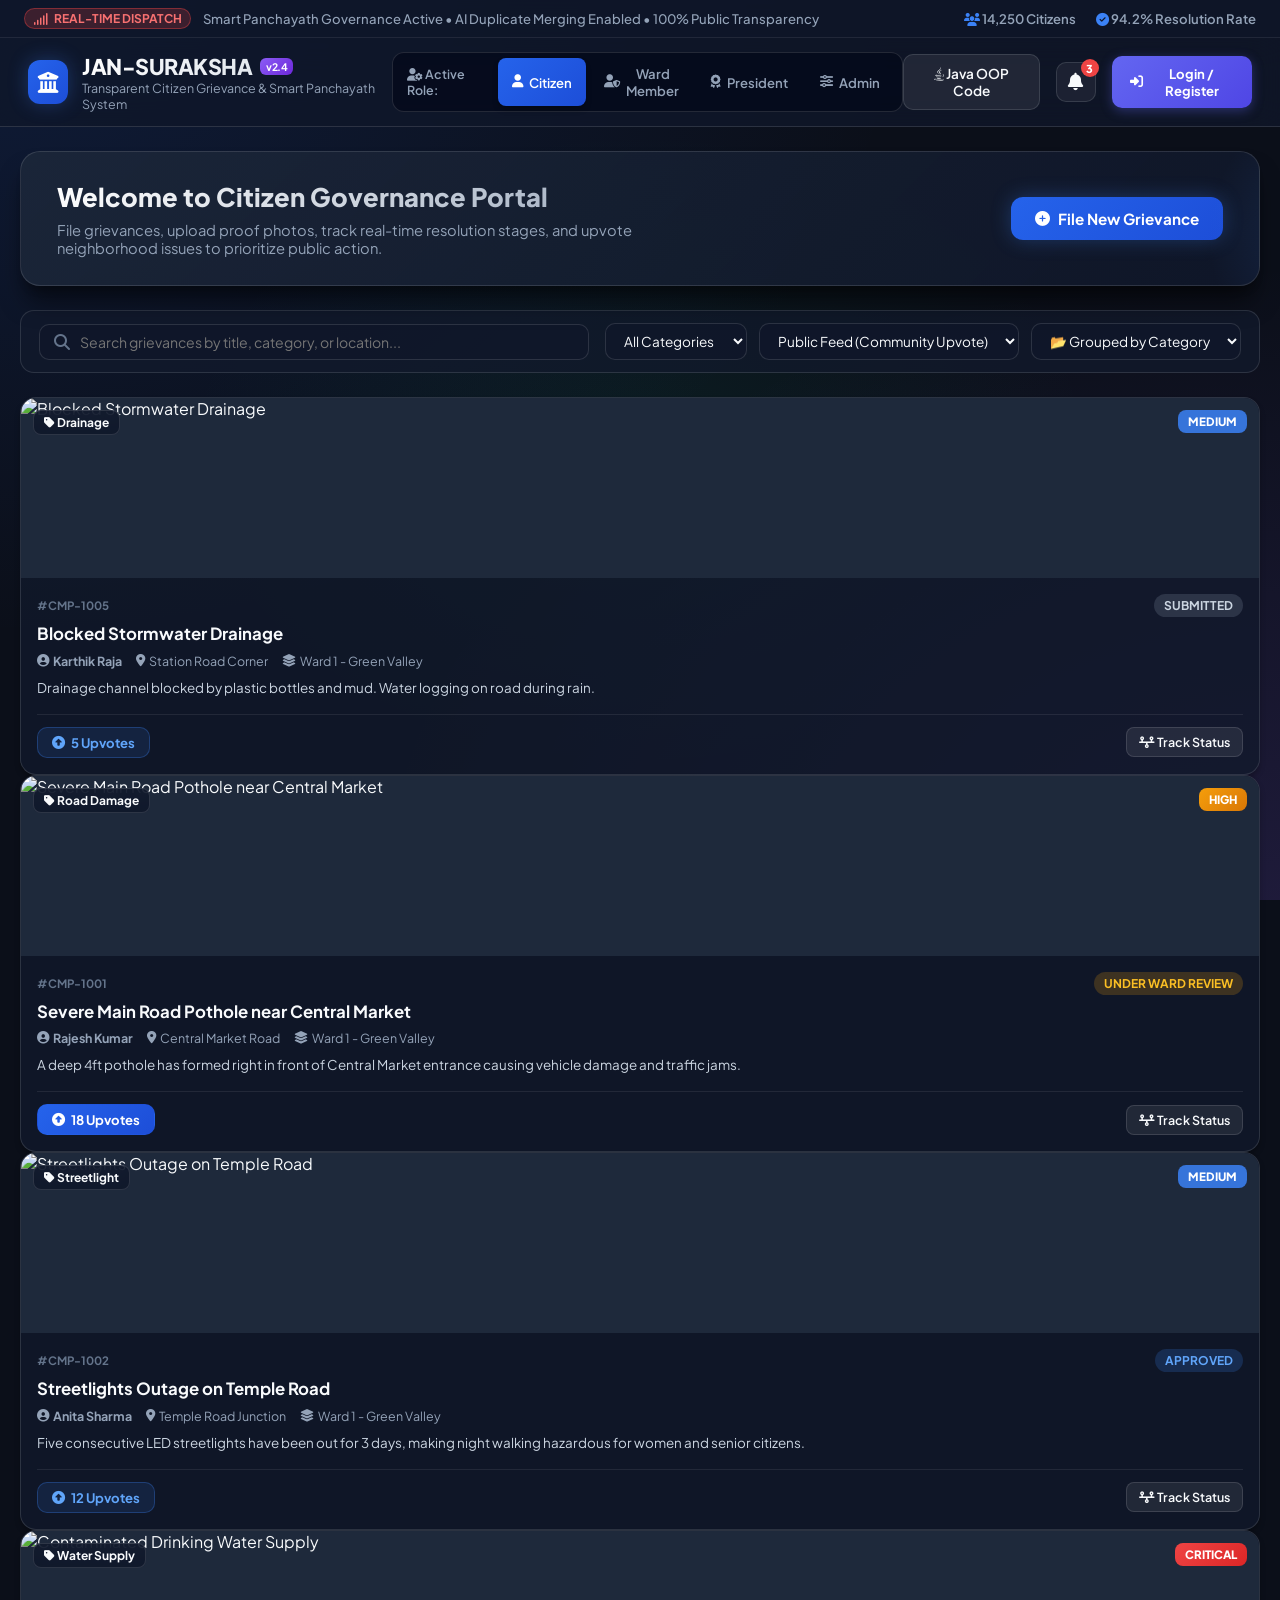
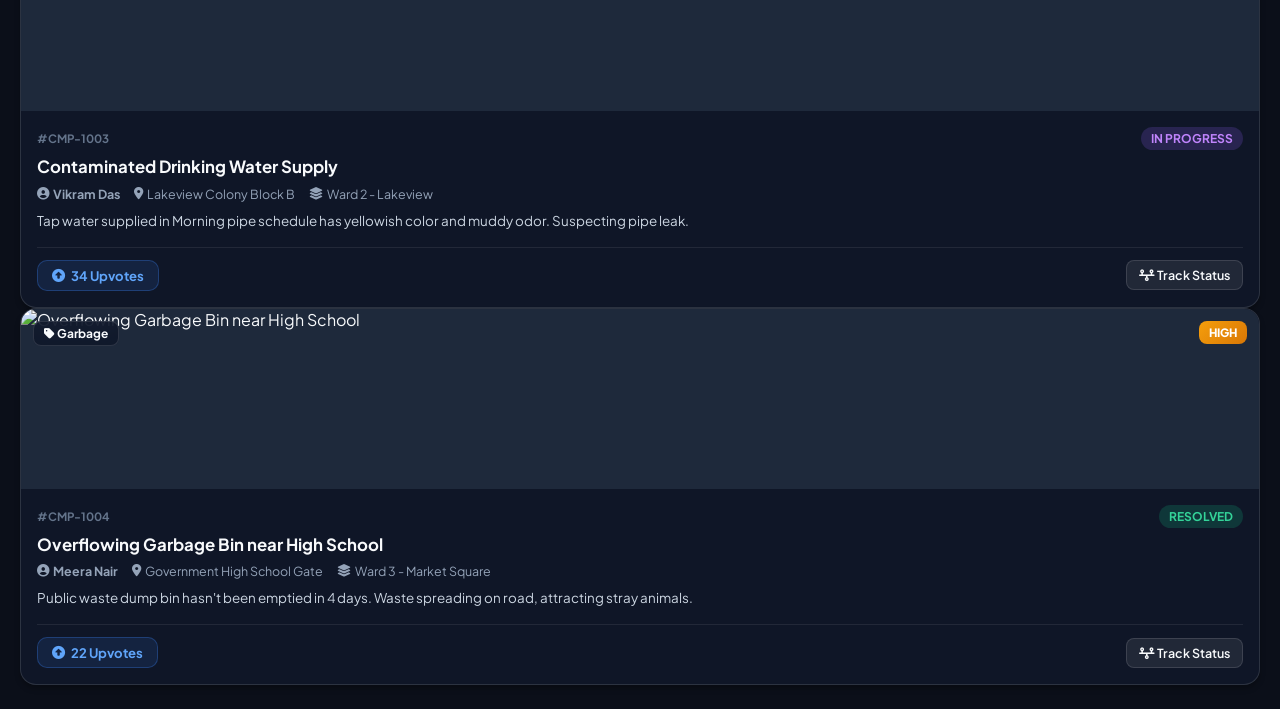
==== commit 401a365c: "Add Category grouping and similar grievance suggestion controls" ====
--- a/index.html
+++ b/index.html
@@ -1,902 +1,909 @@
-<!DOCTYPE html>
-<html lang="en">
-<head>
-
-
-  <meta charset="UTF-8" />
-  <meta name="viewport" content="width=device-width, initial-scale=1.0" />
-  <title>Jan-Suraksha | Transparent Citizen Grievance Management System</title>
-  <!-- Google Fonts & FontAwesome / Lucide CDN -->
-  <link rel="preconnect" href="https://fonts.googleapis.com">
-  <link rel="preconnect" href="https://fonts.gstatic.com" crossorigin>
-  <link href="https://fonts.googleapis.com/css2?family=Plus+Jakarta+Sans:wght@300;400;500;600;700;800&display=swap" rel="stylesheet">
-  <link rel="stylesheet" href="https://cdnjs.cloudflare.com/ajax/libs/font-awesome/6.5.1/css/all.min.css" />
-  <link rel="stylesheet" href="styles.css" />
-</head>
-<body>
-  <div id="app" class="app-container">
-    <!-- Top Global Banner & Live Ticker -->
-    <div class="top-announcement">
-      <div class="announcement-content">
-        <span class="pulse-badge"><i class="fa-solid fa-signal"></i> REAL-TIME DISPATCH</span>
-        <span class="ticker-text">Smart Panchayath Governance Active • AI Duplicate Merging Enabled • 100% Public Transparency</span>
-      </div>
-      <div class="quick-stats">
-        <span><i class="fa-solid fa-users"></i> 14,250 Citizens</span>
-        <span><i class="fa-solid fa-check-circle"></i> 94.2% Resolution Rate</span>
-      </div>
-    </div>
-
-    <!-- Main Navigation Header -->
-    <header class="main-header">
-      <div class="header-brand">
-        <div class="logo-icon">
-          <i class="fa-solid fa-building-columns"></i>
-        </div>
-        <div class="logo-text">
-          <h1>JAN-SURAKSHA <span class="badge-v2">v2.4</span></h1>
-          <p>Transparent Citizen Grievance & Smart Panchayath System</p>
-        </div>
-      </div>
-
-      <!-- Role Switcher Control Bar -->
-      <div class="role-switcher-container">
-        <span class="role-label"><i class="fa-solid fa-user-gear"></i> Active Role:</span>
-        <div class="role-buttons">
-          <button class="role-btn active" data-role="CITIZEN">
-            <i class="fa-solid fa-user"></i> Citizen
-          </button>
-          <button class="role-btn" data-role="WARD_MEMBER">
-            <i class="fa-solid fa-user-shield"></i> Ward Member
-          </button>
-          <button class="role-btn" data-role="PRESIDENT">
-            <i class="fa-solid fa-award"></i> President
-          </button>
-          <button class="role-btn" data-role="ADMIN">
-            <i class="fa-solid fa-sliders"></i> Admin
-          </button>
-        </div>
-      </div>
-
-      <!-- User Info & Action Center -->
-      <div class="header-actions">
-        <!-- Java OOP Inspector Button -->
-        <button id="btn-view-java" class="btn-secondary glow-btn" title="View Java OOP Code & Architecture">
-          <i class="fa-brands fa-java"></i> Java OOP Code
-        </button>
-
-        <!-- Notification Bell -->
-        <div class="notification-wrapper">
-          <button id="btn-notifications" class="icon-btn">
-            <i class="fa-solid fa-bell"></i>
-            <span id="notification-count" class="badge-count">3</span>
-          </button>
-          
-          <!-- Dropdown Drawer -->
-          <div id="notification-drawer" class="notification-drawer hidden">
-            <div class="drawer-header">
-              <h3><i class="fa-solid fa-bell"></i> Live System Notifications</h3>
-              <button id="btn-clear-notifications" class="text-btn">Clear all</button>
-            </div>
-            <div id="notification-list" class="notification-list">
-              <!-- Dynamically Populated -->
-            </div>
-          </div>
-        </div>
-
-        <!-- Login Button (shown when not logged in as citizen) -->
-        <button id="btn-citizen-login" class="btn-citizen-login" onclick="openAuthModal('login')">
-          <i class="fa-solid fa-right-to-bracket"></i> Login / Register
-        </button>
-
-        <!-- Citizen Profile (shown when logged in) -->
-        <div id="citizen-profile-card" class="citizen-profile-card" style="display: none;">
-          <div class="citizen-avatar-circle" id="citizen-avatar-circle">?</div>
-          <div class="user-details">
-            <span id="citizen-display-name" class="user-name">Guest</span>
-            <span id="citizen-display-email" class="user-role-tag">Not logged in</span>
-          </div>
-          <button id="btn-citizen-logout" class="btn-citizen-logout" onclick="logoutCitizen()" title="Logout from account">
-            <i class="fa-solid fa-arrow-right-from-bracket"></i> <span>Logout</span>
-          </button>
-        </div>
-
-        
-      </div>
-    </header>
-
-    <!-- Main Content Body -->
-    <main class="main-body">
-
-      <!-- ==================== 1. CITIZEN MODULE ==================== -->
-      <section id="module-citizen" class="portal-module active">
-        <!-- Citizen Hero Banner -->
-        <div class="portal-hero">
-          <div class="hero-text">
-            <h2>Welcome to Citizen Governance Portal</h2>
-            <p>File grievances, upload proof photos, track real-time resolution stages, and upvote neighborhood issues to prioritize public action.</p>
-          </div>
-          <div class="hero-cta">
-            <button id="btn-open-submit-modal" class="btn-primary-gradient" onclick="openSubmitModal()">
-              <i class="fa-solid fa-plus-circle"></i> File New Grievance
-            </button>
-          </div>
-        </div>
-
-        <!-- Filter & Search Bar -->
-        <div class="filter-bar">
-          <div class="search-input-group">
-            <i class="fa-solid fa-magnifying-glass"></i>
-            <input type="text" id="citizen-search" placeholder="Search grievances by title, category, or location..." />
-          </div>
-
-          <div class="filter-controls">
-            <select id="citizen-category-filter" class="form-select">
-              <option value="ALL">All Categories</option>
-              <option value="Road Damage">Road Damage</option>
-              <option value="Streetlight">Streetlight</option>
-              <option value="Water Supply">Water Supply</option>
-              <option value="Drainage">Drainage</option>
-              <option value="Garbage">Garbage</option>
-              <option value="Electricity">Electricity</option>
-              <option value="Sewage">Sewage</option>
-              <option value="Public Toilet">Public Toilet</option>
-              <option value="Tree Removal">Tree Removal</option>
-              <option value="Others">Others</option>
-            </select>
-
-            <select id="citizen-tab-filter" class="form-select">
-              <option value="PUBLIC">Public Feed (Community Upvote)</option>
-              <option value="MY_COMPLAINTS">My Submitted Grievances</option>
-            </select>
-          </div>
-        </div>
-
-        <!-- Complaint Feed Grid -->
-        <div id="citizen-complaints-grid" class="complaints-grid">
-          <!-- Dynamically Rendered Complaint Cards -->
-        </div>
-      </section>
-
-      <!-- ==================== 2. WARD MEMBER MODULE ==================== -->
-      <section id="module-ward-member" class="portal-module hidden">
-        <div class="module-header-banner ward-banner">
-          <div>
-            <h2><i class="fa-solid fa-user-shield"></i> Ward Member Review & Field Inspection Portal</h2>
-            <p>Review incoming ward grievances, conduct local physical assessments, approve or reject complaints, and append field inspection remarks.</p>
-          </div>
-          <div class="ward-badge">
-            <span class="label">Assigned Ward:</span>
-            <span class="ward-title"><i class="fa-solid fa-location-dot"></i> Ward 1 - Green Valley</span>
-          </div>
-        </div>
-
-        <div class="stats-overview-row">
-          <div class="stat-card yellow">
-            <div class="stat-icon"><i class="fa-solid fa-hourglass-half"></i></div>
-            <div class="stat-info">
-              <span id="ward-pending-count" class="stat-num">0</span>
-              <span class="stat-label">Pending Review</span>
-            </div>
-          </div>
-          <div class="stat-card green">
-            <div class="stat-icon"><i class="fa-solid fa-circle-check"></i></div>
-            <div class="stat-info">
-              <span id="ward-approved-count" class="stat-num">0</span>
-              <span class="stat-label">Approved & Forwarded</span>
-            </div>
-          </div>
-          <div class="stat-card red">
-            <div class="stat-icon"><i class="fa-solid fa-circle-xmark"></i></div>
-            <div class="stat-info">
-              <span id="ward-rejected-count" class="stat-num">0</span>
-              <span class="stat-label">Rejected Grievances</span>
-            </div>
-          </div>
-        </div>
-
-        <!-- Ward Complaints Table / Feed -->
-        <div class="glass-panel mt-4">
-          <div class="panel-header">
-            <h3><i class="fa-solid fa-clipboard-list"></i> Ward Grievance Assessment Queue</h3>
-          </div>
-          <div id="ward-complaints-list" class="ward-complaints-list">
-            <!-- Dynamically Rendered -->
-          </div>
-        </div>
-      </section>
-
-      <!-- ==================== 3. PANCHAYATH PRESIDENT MODULE ==================== -->
-      <section id="module-president" class="portal-module hidden">
-        <div class="module-header-banner president-banner">
-          <div>
-            <h2><i class="fa-solid fa-award"></i> Panchayath Executive Dashboard</h2>
-            <p>Monitor all Panchayath Wards, review smart priority scores, assign municipal departments, and generate analytical compliance reports.</p>
-          </div>
-          <div class="header-action-btns">
-            <button id="btn-run-ai-merger" class="btn-ai">
-              <i class="fa-solid fa-wand-magic-sparkles"></i> Run AI Similarity Scanner
-            </button>
-            <button id="btn-generate-report" class="btn-primary">
-              <i class="fa-solid fa-file-export"></i> Export Official Report
-            </button>
-          </div>
-        </div>
-
-        <!-- Executive Metrics Row -->
-        <div class="stats-overview-row">
-          <div class="stat-card blue">
-            <div class="stat-icon"><i class="fa-solid fa-folder-open"></i></div>
-            <div class="stat-info">
-              <span id="pres-total-count" class="stat-num">0</span>
-              <span class="stat-label">Total Panchayath Issues</span>
-            </div>
-          </div>
-          <div class="stat-card purple">
-            <div class="stat-icon"><i class="fa-solid fa-fire"></i></div>
-            <div class="stat-info">
-              <span id="pres-critical-count" class="stat-num">0</span>
-              <span class="stat-label">High Priority / Upvoted</span>
-            </div>
-          </div>
-          <div class="stat-card orange">
-            <div class="stat-icon"><i class="fa-solid fa-gears"></i></div>
-            <div class="stat-info">
-              <span id="pres-inprogress-count" class="stat-num">0</span>
-              <span class="stat-label">In Department Action</span>
-            </div>
-          </div>
-          <div class="stat-card teal">
-            <div class="stat-icon"><i class="fa-solid fa-layer-group"></i></div>
-            <div class="stat-info">
-              <span id="pres-merged-count" class="stat-num">0</span>
-              <span class="stat-label">AI Merged Duplicates</span>
-            </div>
-          </div>
-        </div>
-
-        <!-- President Priority Matrix & Department Assignment Table -->
-        <div class="glass-panel mt-4">
-          <div class="panel-header flex-between">
-            <h3><i class="fa-solid fa-arrow-down-short-wide"></i> Smart Prioritized Complaints & Department Allocation</h3>
-            <span class="info-pill"><i class="fa-solid fa-bolt"></i> Ordered by Public Impact Score</span>
-          </div>
-          <div class="table-responsive">
-            <table class="custom-table">
-              <thead>
-                <tr>
-                  <th>ID</th>
-                  <th>Title & Category</th>
-                  <th>Ward</th>
-                  <th>Priority Score</th>
-                  <th>Community Upvotes</th>
-                  <th>Current Status</th>
-                  <th>Assigned Department</th>
-                  <th>Action</th>
-                </tr>
-              </thead>
-              <tbody id="president-table-body">
-                <!-- Dynamically Rendered -->
-              </tbody>
-            </table>
-          </div>
-        </div>
-      </section>
-
-      <!-- ==================== 4. ADMINISTRATOR MODULE ==================== -->
-      <section id="module-admin" class="portal-module hidden">
-        <div class="module-header-banner admin-banner">
-          <div>
-            <h2><i class="fa-solid fa-sliders"></i> System Administrator Control Hub</h2>
-            <p>Manage Panchayath users, wards, department routing, grievance categories, AI duplicate thresholds, and master audit metrics.</p>
-          </div>
-        </div>
-
-        <!-- Admin Control Grid -->
-        <div class="admin-grid">
-          <!-- User Management Panel -->
-          <div class="glass-panel">
-            <div class="panel-header">
-              <h3><i class="fa-solid fa-users-gear"></i> System User Management</h3>
-            </div>
-            <div class="panel-body">
-              <div id="admin-user-list" class="admin-list-box">
-                <!-- Dynamically populated -->
-              </div>
-            </div>
-          </div>
-
-          <!-- Ward & Department Config -->
-          <div class="glass-panel">
-            <div class="panel-header">
-              <h3><i class="fa-solid fa-network-wired"></i> Wards & Department Directory</h3>
-            </div>
-            <div class="panel-body">
-              <div id="admin-dept-list" class="admin-list-box">
-                <!-- Dynamically populated -->
-              </div>
-            </div>
-          </div>
-
-          <!-- Categories & AI Thresholds -->
-          <div class="glass-panel full-width">
-            <div class="panel-header">
-              <h3><i class="fa-solid fa-microchip"></i> AI Similarity Engine Settings & Category Configuration</h3>
-            </div>
-            <div class="panel-body ai-config-form">
-              <div class="config-row">
-                <label>Text Similarity Threshold (Jaccard Match %):</label>
-                <div class="range-container">
-                  <input type="range" id="ai-text-threshold" min="30" max="90" value="50" oninput="document.getElementById('text-thresh-val').innerText = this.value + '%'" />
-                  <span id="text-thresh-val" class="range-val">50%</span>
-                </div>
-              </div>
-              <div class="config-row">
-                <label>Geographic Proximity Radius (Meters):</label>
-                <div class="range-container">
-                  <input type="range" id="ai-geo-radius" min="100" max="2000" step="50" value="500" oninput="document.getElementById('geo-thresh-val').innerText = this.value + 'm'" />
-                  <span id="geo-thresh-val" class="range-val">500m</span>
-                </div>
-              </div>
-              <div class="categories-tag-cloud">
-                <span class="tag">Road Damage</span>
-                <span class="tag">Streetlight</span>
-                <span class="tag">Water Supply</span>
-                <span class="tag">Drainage</span>
-                <span class="tag">Garbage</span>
-                <span class="tag">Electricity</span>
-                <span class="tag">Sewage</span>
-                <span class="tag">Public Toilet</span>
-                <span class="tag">Tree Removal</span>
-                <span class="tag">Others</span>
-              </div>
-            </div>
-          </div>
-
-
-        <!-- ====== ADMIN COMPLAINT MANAGEMENT ====== -->
-        <div class="glass-panel mt-4">
-          <div class="panel-header flex-between">
-            <h3><i class="fa-solid fa-clipboard-check"></i> Complaint Review &amp; Management</h3>
-            <span class="info-pill"><i class="fa-solid fa-shield-halved"></i> Admin Override Access</span>
-          </div>
-          <!-- Stats Row -->
-          <div class="admin-complaint-stats" id="admin-complaint-stats"></div>
-          <!-- Filter Tabs -->
-          <div class="admin-filter-tabs">
-            <button class="admin-tab-btn active" onclick="setAdminFilter('ALL', this)"><i class="fa-solid fa-list"></i> All</button>
-            <button class="admin-tab-btn" onclick="setAdminFilter('SUBMITTED', this)"><i class="fa-solid fa-inbox"></i> Pending</button>
-            <button class="admin-tab-btn" onclick="setAdminFilter('UNDER_WARD_REVIEW', this)"><i class="fa-solid fa-magnifying-glass"></i> Under Review</button>
-            <button class="admin-tab-btn" onclick="setAdminFilter('APPROVED', this)"><i class="fa-solid fa-check-circle"></i> Approved</button>
-            <button class="admin-tab-btn" onclick="setAdminFilter('IN_PROGRESS', this)"><i class="fa-solid fa-gears"></i> In Progress</button>
-            <button class="admin-tab-btn" onclick="setAdminFilter('REJECTED', this)"><i class="fa-solid fa-circle-xmark"></i> Rejected</button>
-            <button class="admin-tab-btn" onclick="setAdminFilter('RESOLVED', this)"><i class="fa-solid fa-trophy"></i> Resolved</button>
-          </div>
-          <!-- Sort Control -->
-          <div class="admin-sort-bar">
-            <span><i class="fa-solid fa-arrow-up-wide-short"></i> Sort by:</span>
-            <select id="admin-sort-select" class="form-select" onchange="renderAdminComplaintList()" style="width:auto; padding:6px 12px; font-size:0.8rem;">
-              <option value="newest">Newest First</option>
-              <option value="votes">Most Voted</option>
-              <option value="priority">Highest Priority</option>
-            </select>
-          </div>
-          <!-- Complaint List -->
-          <div id="admin-complaints-list" class="admin-complaints-list"></div>
-        </div>
-
-      </section>
-    </main>
-
-    <!-- ==================== MODALS ==================== -->
-
-    <!-- 1. SUBMIT GRIEVANCE MODAL -->
-    <div id="modal-submit" class="modal-overlay hidden">
-      <div class="modal-card">
-        <div class="modal-header">
-          <h3><i class="fa-solid fa-file-pen"></i> Submit Transparent Citizen Grievance</h3>
-          <button class="close-modal-btn">&times;</button>
-        </div>
-        <form id="form-submit-complaint" class="modal-body">
-          <!-- Citizen Account Link Badge -->
-          <div id="submit-citizen-badge" style="padding: 10px 14px; margin-bottom: 16px; border-radius: 10px; background: rgba(99, 102, 241, 0.1); border: 1px solid rgba(99, 102, 241, 0.25); display: flex; align-items: center; justify-content: space-between; font-size: 0.82rem;">
-            <div style="display: flex; align-items: center; gap: 8px;">
-              <i class="fa-solid fa-user-circle" style="color: #818cf8; font-size: 1.15rem;"></i>
-              <span id="submit-citizen-text" style="color: #f1f5f9;">Posting as: <span style="color:#f87171;">Guest (Not logged in)</span></span>
-            </div>
-            <button type="button" id="submit-citizen-btn" onclick="openAuthModal('login')" style="background: rgba(99,102,241,0.2); border: 1px solid rgba(99,102,241,0.4); color: #818cf8; padding: 5px 12px; border-radius: 6px; font-size: 0.78rem; font-weight: 700; cursor: pointer;">Login / Register</button>
-          </div>
-          <div class="form-group">
-            <label>Grievance Title <span class="req">*</span></label>
-            <input type="text" id="input-title" required placeholder="e.g. Major Water Leakage on Temple Street" />
-          </div>
-
-          <div class="form-row">
-            <div class="form-group">
-              <label>Category <span class="req">*</span></label>
-              <select id="input-category" class="form-select" required>
-                <option value="Road Damage">Road Damage</option>
-                <option value="Streetlight">Streetlight</option>
-                <option value="Water Supply">Water Supply</option>
-                <option value="Drainage">Drainage</option>
-                <option value="Garbage">Garbage</option>
-                <option value="Electricity">Electricity</option>
-                <option value="Sewage">Sewage</option>
-                <option value="Public Toilet">Public Toilet</option>
-                <option value="Tree Removal">Tree Removal</option>
-                <option value="Others">Others</option>
-              </select>
-            </div>
-
-            <div class="form-group">
-              <label>Ward <span class="req">*</span></label>
-              <select id="input-ward" class="form-select" required>
-                <option value="W1">Ward 1 - Green Valley</option>
-                <option value="W2">Ward 2 - Lakeview</option>
-                <option value="W3">Ward 3 - Market Square</option>
-                <option value="W4">Ward 4 - Hill Top</option>
-              </select>
-            </div>
-          </div>
-
-          <div class="form-row">
-            <div class="form-group">
-              <label>Exact Location / Landmark <span class="req">*</span></label>
-              <input type="text" id="input-location" required placeholder="e.g. Near Bus Stand Entrance" />
-            </div>
-
-            <div class="form-group">
-              <label>Urgency Level <span class="req">*</span></label>
-              <select id="input-urgency" class="form-select" required>
-                <option value="LOW">Low (Routine maintenance)</option>
-                <option value="MEDIUM" selected>Medium (Standard priority)</option>
-                <option value="HIGH">High (Needs immediate attention)</option>
-                <option value="CRITICAL">Critical (Hazardous/Emergency)</option>
-              </select>
-            </div>
-          </div>
-
-          <div class="form-group">
-            <label>Detailed Description <span class="req">*</span></label>
-            <textarea id="input-description" rows="3" required placeholder="Provide exact details of the grievance to help authorities assess the issue..."></textarea>
-          </div>
-
-          <!-- Photo Upload Preview -->
-          <div class="form-group">
-            <label>Upload Photo Proof</label>
-            <div class="photo-upload-zone" id="photo-drop-zone">
-              <i class="fa-solid fa-cloud-arrow-up"></i>
-              <span>Click to select sample photo or upload photo proof</span>
-              <input type="file" id="input-photo" accept="image/*" class="hidden-file-input" />
-            </div>
-            <div id="photo-preview-container" class="photo-preview-container hidden">
-              <img id="photo-preview-img" src="" alt="Preview" />
-              <button type="button" id="btn-remove-photo" class="remove-photo-btn"><i class="fa-solid fa-trash"></i></button>
-            </div>
-          </div>
-
-          <div class="modal-footer">
-            <button type="button" class="btn-secondary close-modal-btn">Cancel</button>
-            <button type="submit" class="btn-primary"><i class="fa-solid fa-paper-plane"></i> Submit Grievance</button>
-          </div>
-        </form>
-      </div>
-    </div>
-
-    <!-- 2. LIVE STATUS TRACKING TIMELINE MODAL -->
-    <div id="modal-tracking" class="modal-overlay hidden">
-      <div class="modal-card max-w-xl">
-        <div class="modal-header">
-          <h3><i class="fa-solid fa-clock-rotate-left"></i> Live Real-Time Grievance Timeline</h3>
-          <button class="close-modal-btn">&times;</button>
-        </div>
-        <div class="modal-body" id="tracking-modal-body">
-          <!-- Dynamically populated timeline -->
-        </div>
-      </div>
-    </div>
-
-    <!-- 3. AI COMPLAINT MERGING MODAL -->
-    <div id="modal-ai-merge" class="modal-overlay hidden">
-      <div class="modal-card max-w-2xl">
-        <div class="modal-header ai-modal-header">
-          <h3><i class="fa-solid fa-wand-magic-sparkles"></i> AI Intelligent Duplicate Detection & Consolidation</h3>
-          <button class="close-modal-btn">&times;</button>
-        </div>
-        <div class="modal-body" id="ai-merge-modal-body">
-          <!-- Dynamically populated AI results -->
-        </div>
-      </div>
-    </div>
-
-    <!-- 4. JAVA OOP ARCHITECTURE CODE INSPECTOR MODAL -->
-    <div id="modal-java-code" class="modal-overlay hidden">
-      <div class="modal-card max-w-4xl">
-        <div class="modal-header java-modal-header">
-          <h3><i class="fa-brands fa-java"></i> Java Object-Oriented Architecture & Domain Models</h3>
-          <button class="close-modal-btn">&times;</button>
-        </div>
-        <div class="modal-body java-code-body">
-          <div class="java-tabs">
-            <button class="java-tab active" data-file="User.java">User.java (Abstract)</button>
-            <button class="java-tab" data-file="Complaint.java">Complaint.java</button>
-            <button class="java-tab" data-file="AIMergingEngine.java">AIMergingEngine.java</button>
-            <button class="java-tab" data-file="PriorityCalculationStrategy.java">Strategy.java</button>
-            <button class="java-tab" data-file="Main.java">Main.java</button>
-          </div>
-          <pre class="code-block"><code id="java-code-content">Loading Java Source...</code></pre>
-        </div>
-      </div>
-    </div>
-
-    <!-- 5. ADMIN LOGIN SECURITY MODAL -->
-    <div id="modal-admin-login" class="modal-overlay hidden admin-login-overlay">
-      <div class="modal-card admin-login-card">
-        <!-- Lock Icon Header -->
-        <div class="admin-login-header">
-          <div class="admin-lock-icon">
-            <i class="fa-solid fa-shield-halved"></i>
-          </div>
-          <h3>Admin Access Required</h3>
-          <p>This area is restricted to authorized administrators only. Enter your credentials to proceed.</p>
-          <button id="btn-admin-login-close" class="admin-close-btn" title="Cancel">
-            <i class="fa-solid fa-xmark"></i>
-          </button>
-        </div>
-
-        <form id="form-admin-login" class="admin-login-body" autocomplete="off">
-          <!-- Info badge -->
-          <div class="admin-info-badge">
-            <i class="fa-solid fa-circle-info"></i>
-            <span>Access is logged and monitored. Unauthorized attempts will be blocked.</span>
-          </div>
-
-          <!-- Password Field -->
-          <div class="admin-field-group">
-            <label for="admin-password-input">
-              <i class="fa-solid fa-key"></i> Admin Password
-            </label>
-            <div class="admin-password-wrapper">
-              <input
-                type="password"
-                id="admin-password-input"
-                placeholder="Enter admin password..."
-                autocomplete="new-password"
-                required
-              />
-              <button type="button" id="toggle-admin-password" class="toggle-pw-btn" title="Show/Hide Password">
-                <i class="fa-solid fa-eye"></i>
-              </button>
-            </div>
-          </div>
-
-          <!-- Error Message -->
-          <div id="admin-login-error" class="admin-error-msg hidden"></div>
-
-          <!-- Action Buttons -->
-          <div class="admin-login-footer">
-            <button type="button" id="btn-admin-login-cancel" class="btn-secondary" onclick="document.getElementById('modal-admin-login').classList.add('hidden')">
-              <i class="fa-solid fa-arrow-left"></i> Cancel
-            </button>
-            <button type="submit" id="btn-admin-login-submit" class="btn-admin-submit">
-              <i class="fa-solid fa-unlock-keyhole"></i> Verify & Enter Admin
-            </button>
-          </div>
-        </form>
-      </div>
-    </div>
-
-    <!-- ====== CITIZEN LOGIN / REGISTER MODAL ====== -->
-    <div id="auth-overlay" style="display:none;position:fixed;inset:0;background:rgba(0,0,0,0.85);backdrop-filter:blur(8px);z-index:99999;align-items:center;justify-content:center;">
-      <div style="background:linear-gradient(145deg,#1e293b,#0f172a);border:1px solid rgba(99,102,241,0.35);border-radius:20px;width:92%;max-width:400px;max-height:90vh;overflow-y:auto;box-shadow:0 30px 70px rgba(0,0,0,0.7);">
-
-        <!-- Tab bar -->
-        <div style="display:flex;align-items:center;background:rgba(0,0,0,0.3);border-bottom:1px solid rgba(255,255,255,0.07);padding:6px 6px 0;">
-          <button id="auth-tab-login" onclick="authTab('login')" style="flex:1;padding:12px;background:rgba(99,102,241,0.18);border:none;border-bottom:2px solid #6366f1;color:#818cf8;font-size:0.85rem;font-weight:700;cursor:pointer;border-radius:8px 8px 0 0;display:flex;align-items:center;justify-content:center;gap:6px;">
-            &#128274; Login
-          </button>
-          <button id="auth-tab-reg" onclick="authTab('reg')" style="flex:1;padding:12px;background:transparent;border:none;border-bottom:2px solid transparent;color:#64748b;font-size:0.85rem;font-weight:700;cursor:pointer;border-radius:8px 8px 0 0;display:flex;align-items:center;justify-content:center;gap:6px;">
-            &#128100; Register
-          </button>
-          <button onclick="closeAuthModal()" style="background:rgba(255,255,255,0.07);border:none;color:#94a3b8;width:36px;height:36px;border-radius:8px;cursor:pointer;font-size:1.1rem;display:flex;align-items:center;justify-content:center;margin-bottom:6px;">&#10005;</button>
-        </div>
-
-        <!-- LOGIN FORM -->
-        <div id="auth-form-login" style="padding:28px;">
-          <div style="text-align:center;margin-bottom:22px;">
-            <div style="width:60px;height:60px;border-radius:50%;background:linear-gradient(135deg,#6366f1,#4f46e5);display:flex;align-items:center;justify-content:center;margin:0 auto 10px;font-size:1.5rem;color:#fff;box-shadow:0 8px 24px rgba(99,102,241,0.45);">&#128274;</div>
-            <h3 style="color:#f1f5f9;font-size:1.25rem;font-weight:800;margin:0 0 4px;">Welcome Back</h3>
-            <p style="color:#64748b;font-size:0.8rem;margin:0;">Login to post and track your complaints</p>
-          </div>
-          <label style="display:block;color:#94a3b8;font-size:0.78rem;font-weight:700;margin-bottom:6px;">&#128231; Email Address</label>
-          <input id="li-email" type="email" placeholder="your@gmail.com" style="width:100%;background:rgba(255,255,255,0.06);border:1px solid rgba(255,255,255,0.12);border-radius:10px;padding:12px 14px;color:#f1f5f9;font-size:0.9rem;box-sizing:border-box;outline:none;margin-bottom:14px;" />
-          <label style="display:block;color:#94a3b8;font-size:0.78rem;font-weight:700;margin-bottom:6px;">&#128274; Password</label>
-          <div style="position:relative;margin-bottom:6px;">
-            <input id="li-pass" type="password" placeholder="Enter your password" style="width:100%;background:rgba(255,255,255,0.06);border:1px solid rgba(255,255,255,0.12);border-radius:10px;padding:12px 44px 12px 14px;color:#f1f5f9;font-size:0.9rem;box-sizing:border-box;outline:none;" />
-            <button type="button" onclick="togglePw('li-pass',this)" style="position:absolute;right:12px;top:50%;transform:translateY(-50%);background:none;border:none;color:#64748b;cursor:pointer;font-size:0.9rem;">&#128065;</button>
-          </div>
-          <div id="li-err" style="display:none;background:rgba(239,68,68,0.12);border:1px solid rgba(239,68,68,0.3);color:#f87171;border-radius:8px;padding:10px 14px;font-size:0.8rem;font-weight:600;margin:10px 0;"></div>
-          <button id="btn-do-login" onclick="doLogin()" style="width:100%;padding:13px;background:linear-gradient(135deg,#6366f1,#4f46e5);color:#fff;border:none;border-radius:10px;font-size:0.92rem;font-weight:700;cursor:pointer;margin-top:6px;box-shadow:0 4px 14px rgba(99,102,241,0.4);">&#128274; Login</button>
-          <p style="text-align:center;color:#64748b;font-size:0.8rem;margin-top:14px;">No account? <a href="#" onclick="authTab('reg');return false;" style="color:#818cf8;font-weight:700;text-decoration:none;">Register here</a></p>
-        </div>
-
-        <!-- REGISTER FORM -->
-        <div id="auth-form-reg" style="display:none;padding:28px;">
-          <div style="text-align:center;margin-bottom:22px;">
-            <div style="width:60px;height:60px;border-radius:50%;background:linear-gradient(135deg,#10b981,#059669);display:flex;align-items:center;justify-content:center;margin:0 auto 10px;font-size:1.5rem;color:#fff;box-shadow:0 8px 24px rgba(16,185,129,0.4);">&#128100;</div>
-            <h3 style="color:#f1f5f9;font-size:1.25rem;font-weight:800;margin:0 0 4px;">Create Account</h3>
-            <p style="color:#64748b;font-size:0.8rem;margin:0;">Fill in your details to get started</p>
-          </div>
-          <label style="display:block;color:#94a3b8;font-size:0.78rem;font-weight:700;margin-bottom:6px;">&#128100; Full Name / Username</label>
-          <input id="rg-name" type="text" placeholder="e.g. Deepak Kumar" style="width:100%;background:rgba(255,255,255,0.06);border:1px solid rgba(255,255,255,0.12);border-radius:10px;padding:12px 14px;color:#f1f5f9;font-size:0.9rem;box-sizing:border-box;outline:none;margin-bottom:14px;" />
-          <label style="display:block;color:#94a3b8;font-size:0.78rem;font-weight:700;margin-bottom:6px;">&#128231; Gmail Address</label>
-          <input id="rg-email" type="email" placeholder="your@gmail.com" style="width:100%;background:rgba(255,255,255,0.06);border:1px solid rgba(255,255,255,0.12);border-radius:10px;padding:12px 14px;color:#f1f5f9;font-size:0.9rem;box-sizing:border-box;outline:none;margin-bottom:14px;" />
-          <label style="display:block;color:#94a3b8;font-size:0.78rem;font-weight:700;margin-bottom:6px;">&#128274; Password</label>
-          <div style="position:relative;margin-bottom:6px;">
-            <input id="rg-pass" type="password" placeholder="Min. 6 characters" style="width:100%;background:rgba(255,255,255,0.06);border:1px solid rgba(255,255,255,0.12);border-radius:10px;padding:12px 44px 12px 14px;color:#f1f5f9;font-size:0.9rem;box-sizing:border-box;outline:none;" />
-            <button type="button" onclick="togglePw('rg-pass',this)" style="position:absolute;right:12px;top:50%;transform:translateY(-50%);background:none;border:none;color:#64748b;cursor:pointer;font-size:0.9rem;">&#128065;</button>
-          </div>
-          <div id="rg-err" style="display:none;background:rgba(239,68,68,0.12);border:1px solid rgba(239,68,68,0.3);color:#f87171;border-radius:8px;padding:10px 14px;font-size:0.8rem;font-weight:600;margin:10px 0;"></div>
-          <div id="rg-ok"  style="display:none;background:rgba(16,185,129,0.12);border:1px solid rgba(16,185,129,0.3);color:#34d399;border-radius:8px;padding:10px 14px;font-size:0.8rem;font-weight:600;margin:10px 0;"></div>
-          <button id="btn-do-register" onclick="doRegister()" style="width:100%;padding:13px;background:linear-gradient(135deg,#10b981,#059669);color:#fff;border:none;border-radius:10px;font-size:0.92rem;font-weight:700;cursor:pointer;margin-top:6px;box-shadow:0 4px 14px rgba(16,185,129,0.35);">&#128100; Create Account</button>
-          <p style="text-align:center;color:#64748b;font-size:0.8rem;margin-top:14px;">Already registered? <a href="#" onclick="authTab('login');return false;" style="color:#818cf8;font-weight:700;text-decoration:none;">Login</a></p>
-        </div>
-
-      </div>
-    </div>
-
-    <!-- ====== FIREBASE AUTH & FIRESTORE ====== -->
-    <!-- Firebase SDK (compat version - easy to use) -->
-    <script src="https://www.gstatic.com/firebasejs/10.12.2/firebase-app-compat.js"></script>
-    <script src="https://www.gstatic.com/firebasejs/10.12.2/firebase-auth-compat.js"></script>
-    <script src="https://www.gstatic.com/firebasejs/10.12.2/firebase-firestore-compat.js"></script>
-
-
-    <script>
-      // ============================================================
-      // FIREBASE CONFIG - Replace with your own Firebase project config
-      // Go to: https://console.firebase.google.com -> Your Project
-      //        -> Project Settings -> Your Apps -> Web App -> Config
-      // ============================================================
-      const firebaseConfig = {
-        apiKey:            "AIzaSyCdPnNhVGoNvskQpiylnNdMnUOlCBC7WiQ",
-        authDomain:        "cgms-website.firebaseapp.com",
-        projectId:         "cgms-website",
-        storageBucket:     "cgms-website.firebasestorage.app",
-        messagingSenderId: "1001298476816",
-        appId:             "1:1001298476816:web:32ebf8e3107c37859b6f95",
-        measurementId:     "G-1YTDN9JLRZ"
-      };
-
-      // Init Firebase safely
-      var auth;
-      var db;
-      try {
-        firebase.initializeApp(firebaseConfig);
-        auth = firebase.auth();
-        db = firebase.firestore();
-        console.log("Firebase & Firestore initialized OK");
-      } catch(initErr) {
-        console.error("Firebase init failed:", initErr);
-        document.addEventListener("DOMContentLoaded", function() {
-          var li = document.getElementById("li-err");
-          var rg = document.getElementById("rg-err");
-          if(li) { li.textContent = "Firebase init error: " + initErr.message; li.style.display = "block"; }
-          if(rg) { rg.textContent = "Firebase init error: " + initErr.message; rg.style.display = "block"; }
-        });
-      }
-
-
-      // ============================================================
-      // AUTH MODAL HELPERS
-      // ============================================================
-      function openAuthModal(tab) {
-        document.getElementById("auth-overlay").style.display = "flex";
-        authTab(tab || "login");
-        document.getElementById("li-err").style.display = "none";
-        document.getElementById("rg-err").style.display = "none";
-        document.getElementById("rg-ok").style.display  = "none";
-        document.getElementById("li-email").value = "";
-        document.getElementById("li-pass").value  = "";
-      }
-      function closeAuthModal() {
-        document.getElementById("auth-overlay").style.display = "none";
-      }
-      function authTab(t) {
-        var isL = t === "login";
-        document.getElementById("auth-form-login").style.display = isL ? "block" : "none";
-        document.getElementById("auth-form-reg").style.display   = isL ? "none"  : "block";
-        var tl = document.getElementById("auth-tab-login");
-        var tr = document.getElementById("auth-tab-reg");
-        tl.style.background   = isL ? "rgba(99,102,241,0.18)"  : "transparent";
-        tl.style.borderBottom = isL ? "2px solid #6366f1"      : "2px solid transparent";
-        tl.style.color        = isL ? "#818cf8"                 : "#64748b";
-        tr.style.background   = isL ? "transparent"            : "rgba(16,185,129,0.1)";
-        tr.style.borderBottom = isL ? "2px solid transparent"  : "2px solid #10b981";
-        tr.style.color        = isL ? "#64748b"                 : "#34d399";
-      }
-      function togglePw(id, btn) {
-        var inp = document.getElementById(id);
-        inp.type = inp.type === "password" ? "text" : "password";
-        btn.textContent = inp.type === "password" ? "\uD83D\uDC41" : "\uD83D\uDEAB";
-      }
-      function setLoading(btnId, loading) {
-        var btn = document.getElementById(btnId);
-        if (!btn) return;
-        btn.disabled = loading;
-        btn.style.opacity = loading ? "0.7" : "1";
-      }
-
-      // ============================================================
-      // FIREBASE LOGIN
-      // ============================================================
-      function doLogin() {
-        var email = document.getElementById("li-email").value.trim();
-        var pass  = document.getElementById("li-pass").value;
-        var err   = document.getElementById("li-err");
-        err.style.display = "none";
-
-        if (!email || !pass) {
-          err.textContent = "Please enter your email and password.";
-          err.style.display = "block"; return;
-        }
-        if (!auth) {
-          err.textContent = "Firebase not initialized. Please refresh and try again.";
-          err.style.display = "block"; return;
-        }
-
-        setLoading("btn-do-login", true);
-        auth.signInWithEmailAndPassword(email, pass)
-          .then(function(cred) {
-            closeAuthModal();
-            if (typeof showToast === "function") showToast("Welcome back, " + (cred.user.displayName || email) + "!", "success");
-          })
-          .catch(function(e) {
-            err.textContent = firebaseErrMsg(e.code);
-            err.style.display = "block";
-            setLoading("btn-do-login", false);
-          });
-      }
-
-      // ============================================================
-      // FIREBASE REGISTER
-      // ============================================================
-      function doRegister() {
-        var name  = document.getElementById("rg-name").value.trim();
-        var email = document.getElementById("rg-email").value.trim();
-        var pass  = document.getElementById("rg-pass").value;
-        var err   = document.getElementById("rg-err");
-        var ok    = document.getElementById("rg-ok");
-        err.style.display = "none";
-        ok.style.display  = "none";
-
-        if (name.length < 2)      { err.textContent = "Enter your full name (min 2 characters)."; err.style.display = "block"; return; }
-        if (!email.includes("@")) { err.textContent = "Enter a valid email address.";              err.style.display = "block"; return; }
-        if (pass.length < 6)      { err.textContent = "Password must be at least 6 characters.";  err.style.display = "block"; return; }
-
-        if (!auth) {
-          err.textContent = "Firebase not initialized. Please refresh and try again.";
-          err.style.display = "block"; return;
-        }
-        setLoading("btn-do-register", true);
-        auth.createUserWithEmailAndPassword(email, pass)
-          .then(function(cred) {
-            return cred.user.updateProfile({ displayName: name });
-          })
-          .then(function() {
-            ok.textContent = "Account created! Logging you in...";
-            ok.style.display = "block";
-            setTimeout(function() {
-              closeAuthModal();
-              if (typeof showToast === "function") showToast("Welcome, " + name + "! Account created.", "success");
-            }, 1000);
-          })
-          .catch(function(e) {
-            err.textContent = firebaseErrMsg(e.code);
-            err.style.display = "block";
-            setLoading("btn-do-register", false);
-          });
-      }
-
-      // ============================================================
-      // LOGOUT
-      // ============================================================
-      window._logoutCitizenBridge = function() { logoutCitizen(); };
-      function logoutCitizen() {
-        if (typeof auth !== "undefined" && auth) {
-          auth.signOut().then(function() {
-            window._loggedInCitizen = null;
-            var loginBtn = document.getElementById("btn-citizen-login");
-            var card     = document.getElementById("citizen-profile-card");
-            if (loginBtn) loginBtn.style.display = "flex";
-            if (card) card.style.display = "none";
-            if (typeof showToast === "function") showToast("You have been logged out.", "info");
-          }).catch(function(err) {
-            console.error("Sign out error:", err);
-            window._loggedInCitizen = null;
-            var loginBtn = document.getElementById("btn-citizen-login");
-            var card     = document.getElementById("citizen-profile-card");
-            if (loginBtn) loginBtn.style.display = "flex";
-            if (card) card.style.display = "none";
-          });
-        } else {
-          window._loggedInCitizen = null;
-          var loginBtn = document.getElementById("btn-citizen-login");
-          var card     = document.getElementById("citizen-profile-card");
-          if (loginBtn) loginBtn.style.display = "flex";
-          if (card) card.style.display = "none";
-        }
-      }
-
-      // ============================================================
-      // REALTIME AUTH STATE - updates header automatically
-      // ============================================================
-      if (auth) {
-        auth.onAuthStateChanged(function(user) {
-          var loginBtn = document.getElementById("btn-citizen-login");
-          var card     = document.getElementById("citizen-profile-card");
-          if (!loginBtn || !card) return;
-
-          if (user) {
-            var name     = user.displayName || user.email;
-            var initials = name.split(" ").map(function(w){ return w.charAt(0); }).join("").toUpperCase().substring(0, 2);
-
-            loginBtn.style.display = "none";
-            loginBtn.classList.add("hidden");
-            card.classList.remove("hidden");
-            card.style.display     = "flex";
-            var av = document.getElementById("citizen-avatar-circle");
-            var nm = document.getElementById("citizen-display-name");
-            var em = document.getElementById("citizen-display-email");
-            if (av) av.textContent = initials;
-            if (nm) nm.textContent = name;
-            if (em) em.textContent = user.email;
-
-            // Make available to app.js for complaint submission
-            window._loggedInCitizen = { id: user.uid, username: name, email: user.email, initials: initials };
-          } else {
-            loginBtn.classList.remove("hidden");
-            loginBtn.style.display = "flex";
-            card.classList.add("hidden");
-            card.style.display     = "none";
-            window._loggedInCitizen = null;
-          }
-        });
-      }
-
-      // ============================================================
-      // BRIDGE - so app.js complaint submission works with Firebase user
-      // ============================================================
-      function getLoggedInCitizen()    { return window._loggedInCitizen || null; }
-      function openUserLoginModal(m)   { openAuthModal(m); }
-      function updateCitizenHeader()   { /* handled by onAuthStateChanged */ }
-
-      // ============================================================
-      // FRIENDLY ERROR MESSAGES
-      // ============================================================
-      function firebaseErrMsg(code) {
-        var msgs = {
-          "auth/user-not-found":         "No account found with this email. Please register first.",
-          "auth/wrong-password":         "Incorrect password. Please try again.",
-          "auth/invalid-email":          "Please enter a valid email address.",
-          "auth/email-already-in-use":   "This email is already registered. Please login instead.",
-          "auth/weak-password":          "Password is too weak. Use at least 6 characters.",
-          "auth/too-many-requests":      "Too many failed attempts. Please wait a moment and try again.",
-          "auth/network-request-failed": "Network error. Check your internet connection.",
-          "auth/invalid-credential":     "Incorrect email or password. Please try again.",
-          "auth/unauthorized-domain":    "Domain not authorized. Add cgms-website.vercel.app in Firebase Console > Authentication > Settings > Authorized domains.",
-          "auth/operation-not-allowed":  "Email/Password login is not enabled. Go to Firebase Console > Authentication > Sign-in method > Enable Email/Password.",
-          "auth/internal-error":         "Firebase internal error. Check your Firebase project settings.",
-          "auth/configuration-not-found":"Firebase is not configured correctly. Check your project settings."
-        };
-        return (msgs[code] || "Error: " + code + ". Please screenshot this and report it.");
-      }
-    </script>
-
-    <!-- Toast Notification Container -->
-    <div id="toast-container" class="toast-container"></div>
-  </div>
-
-  <script src="app.js"></script>
-</body>
-</html>
+<!DOCTYPE html>
+<html lang="en">
+<head>
+
+
+  <meta charset="UTF-8" />
+  <meta name="viewport" content="width=device-width, initial-scale=1.0" />
+  <title>Jan-Suraksha | Transparent Citizen Grievance Management System</title>
+  <!-- Google Fonts & FontAwesome / Lucide CDN -->
+  <link rel="preconnect" href="https://fonts.googleapis.com">
+  <link rel="preconnect" href="https://fonts.gstatic.com" crossorigin>
+  <link href="https://fonts.googleapis.com/css2?family=Plus+Jakarta+Sans:wght@300;400;500;600;700;800&display=swap" rel="stylesheet">
+  <link rel="stylesheet" href="https://cdnjs.cloudflare.com/ajax/libs/font-awesome/6.5.1/css/all.min.css" />
+  <link rel="stylesheet" href="styles.css" />
+</head>
+<body>
+  <div id="app" class="app-container">
+    <!-- Top Global Banner & Live Ticker -->
+    <div class="top-announcement">
+      <div class="announcement-content">
+        <span class="pulse-badge"><i class="fa-solid fa-signal"></i> REAL-TIME DISPATCH</span>
+        <span class="ticker-text">Smart Panchayath Governance Active • AI Duplicate Merging Enabled • 100% Public Transparency</span>
+      </div>
+      <div class="quick-stats">
+        <span><i class="fa-solid fa-users"></i> 14,250 Citizens</span>
+        <span><i class="fa-solid fa-check-circle"></i> 94.2% Resolution Rate</span>
+      </div>
+    </div>
+
+    <!-- Main Navigation Header -->
+    <header class="main-header">
+      <div class="header-brand">
+        <div class="logo-icon">
+          <i class="fa-solid fa-building-columns"></i>
+        </div>
+        <div class="logo-text">
+          <h1>JAN-SURAKSHA <span class="badge-v2">v2.4</span></h1>
+          <p>Transparent Citizen Grievance & Smart Panchayath System</p>
+        </div>
+      </div>
+
+      <!-- Role Switcher Control Bar -->
+      <div class="role-switcher-container">
+        <span class="role-label"><i class="fa-solid fa-user-gear"></i> Active Role:</span>
+        <div class="role-buttons">
+          <button class="role-btn active" data-role="CITIZEN">
+            <i class="fa-solid fa-user"></i> Citizen
+          </button>
+          <button class="role-btn" data-role="WARD_MEMBER">
+            <i class="fa-solid fa-user-shield"></i> Ward Member
+          </button>
+          <button class="role-btn" data-role="PRESIDENT">
+            <i class="fa-solid fa-award"></i> President
+          </button>
+          <button class="role-btn" data-role="ADMIN">
+            <i class="fa-solid fa-sliders"></i> Admin
+          </button>
+        </div>
+      </div>
+
+      <!-- User Info & Action Center -->
+      <div class="header-actions">
+        <!-- Java OOP Inspector Button -->
+        <button id="btn-view-java" class="btn-secondary glow-btn" title="View Java OOP Code & Architecture">
+          <i class="fa-brands fa-java"></i> Java OOP Code
+        </button>
+
+        <!-- Notification Bell -->
+        <div class="notification-wrapper">
+          <button id="btn-notifications" class="icon-btn">
+            <i class="fa-solid fa-bell"></i>
+            <span id="notification-count" class="badge-count">3</span>
+          </button>
+          
+          <!-- Dropdown Drawer -->
+          <div id="notification-drawer" class="notification-drawer hidden">
+            <div class="drawer-header">
+              <h3><i class="fa-solid fa-bell"></i> Live System Notifications</h3>
+              <button id="btn-clear-notifications" class="text-btn">Clear all</button>
+            </div>
+            <div id="notification-list" class="notification-list">
+              <!-- Dynamically Populated -->
+            </div>
+          </div>
+        </div>
+
+        <!-- Login Button (shown when not logged in as citizen) -->
+        <button id="btn-citizen-login" class="btn-citizen-login" onclick="openAuthModal('login')">
+          <i class="fa-solid fa-right-to-bracket"></i> Login / Register
+        </button>
+
+        <!-- Citizen Profile (shown when logged in) -->
+        <div id="citizen-profile-card" class="citizen-profile-card" style="display: none;">
+          <div class="citizen-avatar-circle" id="citizen-avatar-circle">?</div>
+          <div class="user-details">
+            <span id="citizen-display-name" class="user-name">Guest</span>
+            <span id="citizen-display-email" class="user-role-tag">Not logged in</span>
+          </div>
+          <button id="btn-citizen-logout" class="btn-citizen-logout" onclick="logoutCitizen()" title="Logout from account">
+            <i class="fa-solid fa-arrow-right-from-bracket"></i> <span>Logout</span>
+          </button>
+        </div>
+
+        
+      </div>
+    </header>
+
+    <!-- Main Content Body -->
+    <main class="main-body">
+
+      <!-- ==================== 1. CITIZEN MODULE ==================== -->
+      <section id="module-citizen" class="portal-module active">
+        <!-- Citizen Hero Banner -->
+        <div class="portal-hero">
+          <div class="hero-text">
+            <h2>Welcome to Citizen Governance Portal</h2>
+            <p>File grievances, upload proof photos, track real-time resolution stages, and upvote neighborhood issues to prioritize public action.</p>
+          </div>
+          <div class="hero-cta">
+            <button id="btn-open-submit-modal" class="btn-primary-gradient" onclick="openSubmitModal()">
+              <i class="fa-solid fa-plus-circle"></i> File New Grievance
+            </button>
+          </div>
+        </div>
+
+        <!-- Filter & Search Bar -->
+        <div class="filter-bar">
+          <div class="search-input-group">
+            <i class="fa-solid fa-magnifying-glass"></i>
+            <input type="text" id="citizen-search" placeholder="Search grievances by title, category, or location..." />
+          </div>
+
+          <div class="filter-controls">
+            <select id="citizen-category-filter" class="form-select">
+              <option value="ALL">All Categories</option>
+              <option value="Road Damage">Road Damage</option>
+              <option value="Streetlight">Streetlight</option>
+              <option value="Water Supply">Water Supply</option>
+              <option value="Drainage">Drainage</option>
+              <option value="Garbage">Garbage</option>
+              <option value="Electricity">Electricity</option>
+              <option value="Sewage">Sewage</option>
+              <option value="Public Toilet">Public Toilet</option>
+              <option value="Tree Removal">Tree Removal</option>
+              <option value="Others">Others</option>
+            </select>
+
+            <select id="citizen-tab-filter" class="form-select">
+              <option value="PUBLIC">Public Feed (Community Upvote)</option>
+              <option value="MY_COMPLAINTS">My Submitted Grievances</option>
+            </select>
+
+            <select id="citizen-group-mode" class="form-select">
+              <option value="GROUPED">📂 Grouped by Category</option>
+              <option value="FLAT">📋 Chronological Feed</option>
+            </select>
+          </div>
+        </div>
+
+        <!-- Complaint Feed Grid -->
+        <div id="citizen-complaints-grid" class="citizen-feed-container">
+          <!-- Dynamically Rendered Complaint Cards -->
+        </div>
+      </section>
+
+      <!-- ==================== 2. WARD MEMBER MODULE ==================== -->
+      <section id="module-ward-member" class="portal-module hidden">
+        <div class="module-header-banner ward-banner">
+          <div>
+            <h2><i class="fa-solid fa-user-shield"></i> Ward Member Review & Field Inspection Portal</h2>
+            <p>Review incoming ward grievances, conduct local physical assessments, approve or reject complaints, and append field inspection remarks.</p>
+          </div>
+          <div class="ward-badge">
+            <span class="label">Assigned Ward:</span>
+            <span class="ward-title"><i class="fa-solid fa-location-dot"></i> Ward 1 - Green Valley</span>
+          </div>
+        </div>
+
+        <div class="stats-overview-row">
+          <div class="stat-card yellow">
+            <div class="stat-icon"><i class="fa-solid fa-hourglass-half"></i></div>
+            <div class="stat-info">
+              <span id="ward-pending-count" class="stat-num">0</span>
+              <span class="stat-label">Pending Review</span>
+            </div>
+          </div>
+          <div class="stat-card green">
+            <div class="stat-icon"><i class="fa-solid fa-circle-check"></i></div>
+            <div class="stat-info">
+              <span id="ward-approved-count" class="stat-num">0</span>
+              <span class="stat-label">Approved & Forwarded</span>
+            </div>
+          </div>
+          <div class="stat-card red">
+            <div class="stat-icon"><i class="fa-solid fa-circle-xmark"></i></div>
+            <div class="stat-info">
+              <span id="ward-rejected-count" class="stat-num">0</span>
+              <span class="stat-label">Rejected Grievances</span>
+            </div>
+          </div>
+        </div>
+
+        <!-- Ward Complaints Table / Feed -->
+        <div class="glass-panel mt-4">
+          <div class="panel-header">
+            <h3><i class="fa-solid fa-clipboard-list"></i> Ward Grievance Assessment Queue</h3>
+          </div>
+          <div id="ward-complaints-list" class="ward-complaints-list">
+            <!-- Dynamically Rendered -->
+          </div>
+        </div>
+      </section>
+
+      <!-- ==================== 3. PANCHAYATH PRESIDENT MODULE ==================== -->
+      <section id="module-president" class="portal-module hidden">
+        <div class="module-header-banner president-banner">
+          <div>
+            <h2><i class="fa-solid fa-award"></i> Panchayath Executive Dashboard</h2>
+            <p>Monitor all Panchayath Wards, review smart priority scores, assign municipal departments, and generate analytical compliance reports.</p>
+          </div>
+          <div class="header-action-btns">
+            <button id="btn-run-ai-merger" class="btn-ai">
+              <i class="fa-solid fa-wand-magic-sparkles"></i> Run AI Similarity Scanner
+            </button>
+            <button id="btn-generate-report" class="btn-primary">
+              <i class="fa-solid fa-file-export"></i> Export Official Report
+            </button>
+          </div>
+        </div>
+
+        <!-- Executive Metrics Row -->
+        <div class="stats-overview-row">
+          <div class="stat-card blue">
+            <div class="stat-icon"><i class="fa-solid fa-folder-open"></i></div>
+            <div class="stat-info">
+              <span id="pres-total-count" class="stat-num">0</span>
+              <span class="stat-label">Total Panchayath Issues</span>
+            </div>
+          </div>
+          <div class="stat-card purple">
+            <div class="stat-icon"><i class="fa-solid fa-fire"></i></div>
+            <div class="stat-info">
+              <span id="pres-critical-count" class="stat-num">0</span>
+              <span class="stat-label">High Priority / Upvoted</span>
+            </div>
+          </div>
+          <div class="stat-card orange">
+            <div class="stat-icon"><i class="fa-solid fa-gears"></i></div>
+            <div class="stat-info">
+              <span id="pres-inprogress-count" class="stat-num">0</span>
+              <span class="stat-label">In Department Action</span>
+            </div>
+          </div>
+          <div class="stat-card teal">
+            <div class="stat-icon"><i class="fa-solid fa-layer-group"></i></div>
+            <div class="stat-info">
+              <span id="pres-merged-count" class="stat-num">0</span>
+              <span class="stat-label">AI Merged Duplicates</span>
+            </div>
+          </div>
+        </div>
+
+        <!-- President Priority Matrix & Department Assignment Table -->
+        <div class="glass-panel mt-4">
+          <div class="panel-header flex-between">
+            <h3><i class="fa-solid fa-arrow-down-short-wide"></i> Smart Prioritized Complaints & Department Allocation</h3>
+            <span class="info-pill"><i class="fa-solid fa-bolt"></i> Ordered by Public Impact Score</span>
+          </div>
+          <div class="table-responsive">
+            <table class="custom-table">
+              <thead>
+                <tr>
+                  <th>ID</th>
+                  <th>Title & Category</th>
+                  <th>Ward</th>
+                  <th>Priority Score</th>
+                  <th>Community Upvotes</th>
+                  <th>Current Status</th>
+                  <th>Assigned Department</th>
+                  <th>Action</th>
+                </tr>
+              </thead>
+              <tbody id="president-table-body">
+                <!-- Dynamically Rendered -->
+              </tbody>
+            </table>
+          </div>
+        </div>
+      </section>
+
+      <!-- ==================== 4. ADMINISTRATOR MODULE ==================== -->
+      <section id="module-admin" class="portal-module hidden">
+        <div class="module-header-banner admin-banner">
+          <div>
+            <h2><i class="fa-solid fa-sliders"></i> System Administrator Control Hub</h2>
+            <p>Manage Panchayath users, wards, department routing, grievance categories, AI duplicate thresholds, and master audit metrics.</p>
+          </div>
+        </div>
+
+        <!-- Admin Control Grid -->
+        <div class="admin-grid">
+          <!-- User Management Panel -->
+          <div class="glass-panel">
+            <div class="panel-header">
+              <h3><i class="fa-solid fa-users-gear"></i> System User Management</h3>
+            </div>
+            <div class="panel-body">
+              <div id="admin-user-list" class="admin-list-box">
+                <!-- Dynamically populated -->
+              </div>
+            </div>
+          </div>
+
+          <!-- Ward & Department Config -->
+          <div class="glass-panel">
+            <div class="panel-header">
+              <h3><i class="fa-solid fa-network-wired"></i> Wards & Department Directory</h3>
+            </div>
+            <div class="panel-body">
+              <div id="admin-dept-list" class="admin-list-box">
+                <!-- Dynamically populated -->
+              </div>
+            </div>
+          </div>
+
+          <!-- Categories & AI Thresholds -->
+          <div class="glass-panel full-width">
+            <div class="panel-header">
+              <h3><i class="fa-solid fa-microchip"></i> AI Similarity Engine Settings & Category Configuration</h3>
+            </div>
+            <div class="panel-body ai-config-form">
+              <div class="config-row">
+                <label>Text Similarity Threshold (Jaccard Match %):</label>
+                <div class="range-container">
+                  <input type="range" id="ai-text-threshold" min="30" max="90" value="50" oninput="document.getElementById('text-thresh-val').innerText = this.value + '%'" />
+                  <span id="text-thresh-val" class="range-val">50%</span>
+                </div>
+              </div>
+              <div class="config-row">
+                <label>Geographic Proximity Radius (Meters):</label>
+                <div class="range-container">
+                  <input type="range" id="ai-geo-radius" min="100" max="2000" step="50" value="500" oninput="document.getElementById('geo-thresh-val').innerText = this.value + 'm'" />
+                  <span id="geo-thresh-val" class="range-val">500m</span>
+                </div>
+              </div>
+              <div class="categories-tag-cloud">
+                <span class="tag">Road Damage</span>
+                <span class="tag">Streetlight</span>
+                <span class="tag">Water Supply</span>
+                <span class="tag">Drainage</span>
+                <span class="tag">Garbage</span>
+                <span class="tag">Electricity</span>
+                <span class="tag">Sewage</span>
+                <span class="tag">Public Toilet</span>
+                <span class="tag">Tree Removal</span>
+                <span class="tag">Others</span>
+              </div>
+            </div>
+          </div>
+
+
+        <!-- ====== ADMIN COMPLAINT MANAGEMENT ====== -->
+        <div class="glass-panel mt-4">
+          <div class="panel-header flex-between">
+            <h3><i class="fa-solid fa-clipboard-check"></i> Complaint Review &amp; Management</h3>
+            <span class="info-pill"><i class="fa-solid fa-shield-halved"></i> Admin Override Access</span>
+          </div>
+          <!-- Stats Row -->
+          <div class="admin-complaint-stats" id="admin-complaint-stats"></div>
+          <!-- Filter Tabs -->
+          <div class="admin-filter-tabs">
+            <button class="admin-tab-btn active" onclick="setAdminFilter('ALL', this)"><i class="fa-solid fa-list"></i> All</button>
+            <button class="admin-tab-btn" onclick="setAdminFilter('SUBMITTED', this)"><i class="fa-solid fa-inbox"></i> Pending</button>
+            <button class="admin-tab-btn" onclick="setAdminFilter('UNDER_WARD_REVIEW', this)"><i class="fa-solid fa-magnifying-glass"></i> Under Review</button>
+            <button class="admin-tab-btn" onclick="setAdminFilter('APPROVED', this)"><i class="fa-solid fa-check-circle"></i> Approved</button>
+            <button class="admin-tab-btn" onclick="setAdminFilter('IN_PROGRESS', this)"><i class="fa-solid fa-gears"></i> In Progress</button>
+            <button class="admin-tab-btn" onclick="setAdminFilter('REJECTED', this)"><i class="fa-solid fa-circle-xmark"></i> Rejected</button>
+            <button class="admin-tab-btn" onclick="setAdminFilter('RESOLVED', this)"><i class="fa-solid fa-trophy"></i> Resolved</button>
+          </div>
+          <!-- Sort Control -->
+          <div class="admin-sort-bar">
+            <span><i class="fa-solid fa-arrow-up-wide-short"></i> Sort by:</span>
+            <select id="admin-sort-select" class="form-select" onchange="renderAdminComplaintList()" style="width:auto; padding:6px 12px; font-size:0.8rem;">
+              <option value="newest">Newest First</option>
+              <option value="votes">Most Voted</option>
+              <option value="priority">Highest Priority</option>
+            </select>
+          </div>
+          <!-- Complaint List -->
+          <div id="admin-complaints-list" class="admin-complaints-list"></div>
+        </div>
+
+      </section>
+    </main>
+
+    <!-- ==================== MODALS ==================== -->
+
+    <!-- 1. SUBMIT GRIEVANCE MODAL -->
+    <div id="modal-submit" class="modal-overlay hidden">
+      <div class="modal-card">
+        <div class="modal-header">
+          <h3><i class="fa-solid fa-file-pen"></i> Submit Transparent Citizen Grievance</h3>
+          <button class="close-modal-btn">&times;</button>
+        </div>
+        <form id="form-submit-complaint" class="modal-body">
+          <!-- Citizen Account Link Badge -->
+          <div id="submit-citizen-badge" style="padding: 10px 14px; margin-bottom: 16px; border-radius: 10px; background: rgba(99, 102, 241, 0.1); border: 1px solid rgba(99, 102, 241, 0.25); display: flex; align-items: center; justify-content: space-between; font-size: 0.82rem;">
+            <div style="display: flex; align-items: center; gap: 8px;">
+              <i class="fa-solid fa-user-circle" style="color: #818cf8; font-size: 1.15rem;"></i>
+              <span id="submit-citizen-text" style="color: #f1f5f9;">Posting as: <span style="color:#f87171;">Guest (Not logged in)</span></span>
+            </div>
+            <button type="button" id="submit-citizen-btn" onclick="openAuthModal('login')" style="background: rgba(99,102,241,0.2); border: 1px solid rgba(99,102,241,0.4); color: #818cf8; padding: 5px 12px; border-radius: 6px; font-size: 0.78rem; font-weight: 700; cursor: pointer;">Login / Register</button>
+          </div>
+          <div class="form-group">
+            <label>Grievance Title <span class="req">*</span></label>
+            <input type="text" id="input-title" required placeholder="e.g. Major Water Leakage on Temple Street" />
+          </div>
+          <!-- Real-Time Similar Complaint Suggestion Box -->
+          <div id="submit-similar-box" class="submit-similar-box hidden"></div>
+
+          <div class="form-row">
+            <div class="form-group">
+              <label>Category <span class="req">*</span></label>
+              <select id="input-category" class="form-select" required>
+                <option value="Road Damage">Road Damage</option>
+                <option value="Streetlight">Streetlight</option>
+                <option value="Water Supply">Water Supply</option>
+                <option value="Drainage">Drainage</option>
+                <option value="Garbage">Garbage</option>
+                <option value="Electricity">Electricity</option>
+                <option value="Sewage">Sewage</option>
+                <option value="Public Toilet">Public Toilet</option>
+                <option value="Tree Removal">Tree Removal</option>
+                <option value="Others">Others</option>
+              </select>
+            </div>
+
+            <div class="form-group">
+              <label>Ward <span class="req">*</span></label>
+              <select id="input-ward" class="form-select" required>
+                <option value="W1">Ward 1 - Green Valley</option>
+                <option value="W2">Ward 2 - Lakeview</option>
+                <option value="W3">Ward 3 - Market Square</option>
+                <option value="W4">Ward 4 - Hill Top</option>
+              </select>
+            </div>
+          </div>
+
+          <div class="form-row">
+            <div class="form-group">
+              <label>Exact Location / Landmark <span class="req">*</span></label>
+              <input type="text" id="input-location" required placeholder="e.g. Near Bus Stand Entrance" />
+            </div>
+
+            <div class="form-group">
+              <label>Urgency Level <span class="req">*</span></label>
+              <select id="input-urgency" class="form-select" required>
+                <option value="LOW">Low (Routine maintenance)</option>
+                <option value="MEDIUM" selected>Medium (Standard priority)</option>
+                <option value="HIGH">High (Needs immediate attention)</option>
+                <option value="CRITICAL">Critical (Hazardous/Emergency)</option>
+              </select>
+            </div>
+          </div>
+
+          <div class="form-group">
+            <label>Detailed Description <span class="req">*</span></label>
+            <textarea id="input-description" rows="3" required placeholder="Provide exact details of the grievance to help authorities assess the issue..."></textarea>
+          </div>
+
+          <!-- Photo Upload Preview -->
+          <div class="form-group">
+            <label>Upload Photo Proof</label>
+            <div class="photo-upload-zone" id="photo-drop-zone">
+              <i class="fa-solid fa-cloud-arrow-up"></i>
+              <span>Click to select sample photo or upload photo proof</span>
+              <input type="file" id="input-photo" accept="image/*" class="hidden-file-input" />
+            </div>
+            <div id="photo-preview-container" class="photo-preview-container hidden">
+              <img id="photo-preview-img" src="" alt="Preview" />
+              <button type="button" id="btn-remove-photo" class="remove-photo-btn"><i class="fa-solid fa-trash"></i></button>
+            </div>
+          </div>
+
+          <div class="modal-footer">
+            <button type="button" class="btn-secondary close-modal-btn">Cancel</button>
+            <button type="submit" class="btn-primary"><i class="fa-solid fa-paper-plane"></i> Submit Grievance</button>
+          </div>
+        </form>
+      </div>
+    </div>
+
+    <!-- 2. LIVE STATUS TRACKING TIMELINE MODAL -->
+    <div id="modal-tracking" class="modal-overlay hidden">
+      <div class="modal-card max-w-xl">
+        <div class="modal-header">
+          <h3><i class="fa-solid fa-clock-rotate-left"></i> Live Real-Time Grievance Timeline</h3>
+          <button class="close-modal-btn">&times;</button>
+        </div>
+        <div class="modal-body" id="tracking-modal-body">
+          <!-- Dynamically populated timeline -->
+        </div>
+      </div>
+    </div>
+
+    <!-- 3. AI COMPLAINT MERGING MODAL -->
+    <div id="modal-ai-merge" class="modal-overlay hidden">
+      <div class="modal-card max-w-2xl">
+        <div class="modal-header ai-modal-header">
+          <h3><i class="fa-solid fa-wand-magic-sparkles"></i> AI Intelligent Duplicate Detection & Consolidation</h3>
+          <button class="close-modal-btn">&times;</button>
+        </div>
+        <div class="modal-body" id="ai-merge-modal-body">
+          <!-- Dynamically populated AI results -->
+        </div>
+      </div>
+    </div>
+
+    <!-- 4. JAVA OOP ARCHITECTURE CODE INSPECTOR MODAL -->
+    <div id="modal-java-code" class="modal-overlay hidden">
+      <div class="modal-card max-w-4xl">
+        <div class="modal-header java-modal-header">
+          <h3><i class="fa-brands fa-java"></i> Java Object-Oriented Architecture & Domain Models</h3>
+          <button class="close-modal-btn">&times;</button>
+        </div>
+        <div class="modal-body java-code-body">
+          <div class="java-tabs">
+            <button class="java-tab active" data-file="User.java">User.java (Abstract)</button>
+            <button class="java-tab" data-file="Complaint.java">Complaint.java</button>
+            <button class="java-tab" data-file="AIMergingEngine.java">AIMergingEngine.java</button>
+            <button class="java-tab" data-file="PriorityCalculationStrategy.java">Strategy.java</button>
+            <button class="java-tab" data-file="Main.java">Main.java</button>
+          </div>
+          <pre class="code-block"><code id="java-code-content">Loading Java Source...</code></pre>
+        </div>
+      </div>
+    </div>
+
+    <!-- 5. ADMIN LOGIN SECURITY MODAL -->
+    <div id="modal-admin-login" class="modal-overlay hidden admin-login-overlay">
+      <div class="modal-card admin-login-card">
+        <!-- Lock Icon Header -->
+        <div class="admin-login-header">
+          <div class="admin-lock-icon">
+            <i class="fa-solid fa-shield-halved"></i>
+          </div>
+          <h3>Admin Access Required</h3>
+          <p>This area is restricted to authorized administrators only. Enter your credentials to proceed.</p>
+          <button id="btn-admin-login-close" class="admin-close-btn" title="Cancel">
+            <i class="fa-solid fa-xmark"></i>
+          </button>
+        </div>
+
+        <form id="form-admin-login" class="admin-login-body" autocomplete="off">
+          <!-- Info badge -->
+          <div class="admin-info-badge">
+            <i class="fa-solid fa-circle-info"></i>
+            <span>Access is logged and monitored. Unauthorized attempts will be blocked.</span>
+          </div>
+
+          <!-- Password Field -->
+          <div class="admin-field-group">
+            <label for="admin-password-input">
+              <i class="fa-solid fa-key"></i> Admin Password
+            </label>
+            <div class="admin-password-wrapper">
+              <input
+                type="password"
+                id="admin-password-input"
+                placeholder="Enter admin password..."
+                autocomplete="new-password"
+                required
+              />
+              <button type="button" id="toggle-admin-password" class="toggle-pw-btn" title="Show/Hide Password">
+                <i class="fa-solid fa-eye"></i>
+              </button>
+            </div>
+          </div>
+
+          <!-- Error Message -->
+          <div id="admin-login-error" class="admin-error-msg hidden"></div>
+
+          <!-- Action Buttons -->
+          <div class="admin-login-footer">
+            <button type="button" id="btn-admin-login-cancel" class="btn-secondary" onclick="document.getElementById('modal-admin-login').classList.add('hidden')">
+              <i class="fa-solid fa-arrow-left"></i> Cancel
+            </button>
+            <button type="submit" id="btn-admin-login-submit" class="btn-admin-submit">
+              <i class="fa-solid fa-unlock-keyhole"></i> Verify & Enter Admin
+            </button>
+          </div>
+        </form>
+      </div>
+    </div>
+
+    <!-- ====== CITIZEN LOGIN / REGISTER MODAL ====== -->
+    <div id="auth-overlay" style="display:none;position:fixed;inset:0;background:rgba(0,0,0,0.85);backdrop-filter:blur(8px);z-index:99999;align-items:center;justify-content:center;">
+      <div style="background:linear-gradient(145deg,#1e293b,#0f172a);border:1px solid rgba(99,102,241,0.35);border-radius:20px;width:92%;max-width:400px;max-height:90vh;overflow-y:auto;box-shadow:0 30px 70px rgba(0,0,0,0.7);">
+
+        <!-- Tab bar -->
+        <div style="display:flex;align-items:center;background:rgba(0,0,0,0.3);border-bottom:1px solid rgba(255,255,255,0.07);padding:6px 6px 0;">
+          <button id="auth-tab-login" onclick="authTab('login')" style="flex:1;padding:12px;background:rgba(99,102,241,0.18);border:none;border-bottom:2px solid #6366f1;color:#818cf8;font-size:0.85rem;font-weight:700;cursor:pointer;border-radius:8px 8px 0 0;display:flex;align-items:center;justify-content:center;gap:6px;">
+            &#128274; Login
+          </button>
+          <button id="auth-tab-reg" onclick="authTab('reg')" style="flex:1;padding:12px;background:transparent;border:none;border-bottom:2px solid transparent;color:#64748b;font-size:0.85rem;font-weight:700;cursor:pointer;border-radius:8px 8px 0 0;display:flex;align-items:center;justify-content:center;gap:6px;">
+            &#128100; Register
+          </button>
+          <button onclick="closeAuthModal()" style="background:rgba(255,255,255,0.07);border:none;color:#94a3b8;width:36px;height:36px;border-radius:8px;cursor:pointer;font-size:1.1rem;display:flex;align-items:center;justify-content:center;margin-bottom:6px;">&#10005;</button>
+        </div>
+
+        <!-- LOGIN FORM -->
+        <div id="auth-form-login" style="padding:28px;">
+          <div style="text-align:center;margin-bottom:22px;">
+            <div style="width:60px;height:60px;border-radius:50%;background:linear-gradient(135deg,#6366f1,#4f46e5);display:flex;align-items:center;justify-content:center;margin:0 auto 10px;font-size:1.5rem;color:#fff;box-shadow:0 8px 24px rgba(99,102,241,0.45);">&#128274;</div>
+            <h3 style="color:#f1f5f9;font-size:1.25rem;font-weight:800;margin:0 0 4px;">Welcome Back</h3>
+            <p style="color:#64748b;font-size:0.8rem;margin:0;">Login to post and track your complaints</p>
+          </div>
+          <label style="display:block;color:#94a3b8;font-size:0.78rem;font-weight:700;margin-bottom:6px;">&#128231; Email Address</label>
+          <input id="li-email" type="email" placeholder="your@gmail.com" style="width:100%;background:rgba(255,255,255,0.06);border:1px solid rgba(255,255,255,0.12);border-radius:10px;padding:12px 14px;color:#f1f5f9;font-size:0.9rem;box-sizing:border-box;outline:none;margin-bottom:14px;" />
+          <label style="display:block;color:#94a3b8;font-size:0.78rem;font-weight:700;margin-bottom:6px;">&#128274; Password</label>
+          <div style="position:relative;margin-bottom:6px;">
+            <input id="li-pass" type="password" placeholder="Enter your password" style="width:100%;background:rgba(255,255,255,0.06);border:1px solid rgba(255,255,255,0.12);border-radius:10px;padding:12px 44px 12px 14px;color:#f1f5f9;font-size:0.9rem;box-sizing:border-box;outline:none;" />
+            <button type="button" onclick="togglePw('li-pass',this)" style="position:absolute;right:12px;top:50%;transform:translateY(-50%);background:none;border:none;color:#64748b;cursor:pointer;font-size:0.9rem;">&#128065;</button>
+          </div>
+          <div id="li-err" style="display:none;background:rgba(239,68,68,0.12);border:1px solid rgba(239,68,68,0.3);color:#f87171;border-radius:8px;padding:10px 14px;font-size:0.8rem;font-weight:600;margin:10px 0;"></div>
+          <button id="btn-do-login" onclick="doLogin()" style="width:100%;padding:13px;background:linear-gradient(135deg,#6366f1,#4f46e5);color:#fff;border:none;border-radius:10px;font-size:0.92rem;font-weight:700;cursor:pointer;margin-top:6px;box-shadow:0 4px 14px rgba(99,102,241,0.4);">&#128274; Login</button>
+          <p style="text-align:center;color:#64748b;font-size:0.8rem;margin-top:14px;">No account? <a href="#" onclick="authTab('reg');return false;" style="color:#818cf8;font-weight:700;text-decoration:none;">Register here</a></p>
+        </div>
+
+        <!-- REGISTER FORM -->
+        <div id="auth-form-reg" style="display:none;padding:28px;">
+          <div style="text-align:center;margin-bottom:22px;">
+            <div style="width:60px;height:60px;border-radius:50%;background:linear-gradient(135deg,#10b981,#059669);display:flex;align-items:center;justify-content:center;margin:0 auto 10px;font-size:1.5rem;color:#fff;box-shadow:0 8px 24px rgba(16,185,129,0.4);">&#128100;</div>
+            <h3 style="color:#f1f5f9;font-size:1.25rem;font-weight:800;margin:0 0 4px;">Create Account</h3>
+            <p style="color:#64748b;font-size:0.8rem;margin:0;">Fill in your details to get started</p>
+          </div>
+          <label style="display:block;color:#94a3b8;font-size:0.78rem;font-weight:700;margin-bottom:6px;">&#128100; Full Name / Username</label>
+          <input id="rg-name" type="text" placeholder="e.g. Deepak Kumar" style="width:100%;background:rgba(255,255,255,0.06);border:1px solid rgba(255,255,255,0.12);border-radius:10px;padding:12px 14px;color:#f1f5f9;font-size:0.9rem;box-sizing:border-box;outline:none;margin-bottom:14px;" />
+          <label style="display:block;color:#94a3b8;font-size:0.78rem;font-weight:700;margin-bottom:6px;">&#128231; Gmail Address</label>
+          <input id="rg-email" type="email" placeholder="your@gmail.com" style="width:100%;background:rgba(255,255,255,0.06);border:1px solid rgba(255,255,255,0.12);border-radius:10px;padding:12px 14px;color:#f1f5f9;font-size:0.9rem;box-sizing:border-box;outline:none;margin-bottom:14px;" />
+          <label style="display:block;color:#94a3b8;font-size:0.78rem;font-weight:700;margin-bottom:6px;">&#128274; Password</label>
+          <div style="position:relative;margin-bottom:6px;">
+            <input id="rg-pass" type="password" placeholder="Min. 6 characters" style="width:100%;background:rgba(255,255,255,0.06);border:1px solid rgba(255,255,255,0.12);border-radius:10px;padding:12px 44px 12px 14px;color:#f1f5f9;font-size:0.9rem;box-sizing:border-box;outline:none;" />
+            <button type="button" onclick="togglePw('rg-pass',this)" style="position:absolute;right:12px;top:50%;transform:translateY(-50%);background:none;border:none;color:#64748b;cursor:pointer;font-size:0.9rem;">&#128065;</button>
+          </div>
+          <div id="rg-err" style="display:none;background:rgba(239,68,68,0.12);border:1px solid rgba(239,68,68,0.3);color:#f87171;border-radius:8px;padding:10px 14px;font-size:0.8rem;font-weight:600;margin:10px 0;"></div>
+          <div id="rg-ok"  style="display:none;background:rgba(16,185,129,0.12);border:1px solid rgba(16,185,129,0.3);color:#34d399;border-radius:8px;padding:10px 14px;font-size:0.8rem;font-weight:600;margin:10px 0;"></div>
+          <button id="btn-do-register" onclick="doRegister()" style="width:100%;padding:13px;background:linear-gradient(135deg,#10b981,#059669);color:#fff;border:none;border-radius:10px;font-size:0.92rem;font-weight:700;cursor:pointer;margin-top:6px;box-shadow:0 4px 14px rgba(16,185,129,0.35);">&#128100; Create Account</button>
+          <p style="text-align:center;color:#64748b;font-size:0.8rem;margin-top:14px;">Already registered? <a href="#" onclick="authTab('login');return false;" style="color:#818cf8;font-weight:700;text-decoration:none;">Login</a></p>
+        </div>
+
+      </div>
+    </div>
+
+    <!-- ====== FIREBASE AUTH & FIRESTORE ====== -->
+    <!-- Firebase SDK (compat version - easy to use) -->
+    <script src="https://www.gstatic.com/firebasejs/10.12.2/firebase-app-compat.js"></script>
+    <script src="https://www.gstatic.com/firebasejs/10.12.2/firebase-auth-compat.js"></script>
+    <script src="https://www.gstatic.com/firebasejs/10.12.2/firebase-firestore-compat.js"></script>
+
+
+    <script>
+      // ============================================================
+      // FIREBASE CONFIG - Replace with your own Firebase project config
+      // Go to: https://console.firebase.google.com -> Your Project
+      //        -> Project Settings -> Your Apps -> Web App -> Config
+      // ============================================================
+      const firebaseConfig = {
+        apiKey:            "AIzaSyCdPnNhVGoNvskQpiylnNdMnUOlCBC7WiQ",
+        authDomain:        "cgms-website.firebaseapp.com",
+        projectId:         "cgms-website",
+        storageBucket:     "cgms-website.firebasestorage.app",
+        messagingSenderId: "1001298476816",
+        appId:             "1:1001298476816:web:32ebf8e3107c37859b6f95",
+        measurementId:     "G-1YTDN9JLRZ"
+      };
+
+      // Init Firebase safely
+      var auth;
+      var db;
+      try {
+        firebase.initializeApp(firebaseConfig);
+        auth = firebase.auth();
+        db = firebase.firestore();
+        console.log("Firebase & Firestore initialized OK");
+      } catch(initErr) {
+        console.error("Firebase init failed:", initErr);
+        document.addEventListener("DOMContentLoaded", function() {
+          var li = document.getElementById("li-err");
+          var rg = document.getElementById("rg-err");
+          if(li) { li.textContent = "Firebase init error: " + initErr.message; li.style.display = "block"; }
+          if(rg) { rg.textContent = "Firebase init error: " + initErr.message; rg.style.display = "block"; }
+        });
+      }
+
+
+      // ============================================================
+      // AUTH MODAL HELPERS
+      // ============================================================
+      function openAuthModal(tab) {
+        document.getElementById("auth-overlay").style.display = "flex";
+        authTab(tab || "login");
+        document.getElementById("li-err").style.display = "none";
+        document.getElementById("rg-err").style.display = "none";
+        document.getElementById("rg-ok").style.display  = "none";
+        document.getElementById("li-email").value = "";
+        document.getElementById("li-pass").value  = "";
+      }
+      function closeAuthModal() {
+        document.getElementById("auth-overlay").style.display = "none";
+      }
+      function authTab(t) {
+        var isL = t === "login";
+        document.getElementById("auth-form-login").style.display = isL ? "block" : "none";
+        document.getElementById("auth-form-reg").style.display   = isL ? "none"  : "block";
+        var tl = document.getElementById("auth-tab-login");
+        var tr = document.getElementById("auth-tab-reg");
+        tl.style.background   = isL ? "rgba(99,102,241,0.18)"  : "transparent";
+        tl.style.borderBottom = isL ? "2px solid #6366f1"      : "2px solid transparent";
+        tl.style.color        = isL ? "#818cf8"                 : "#64748b";
+        tr.style.background   = isL ? "transparent"            : "rgba(16,185,129,0.1)";
+        tr.style.borderBottom = isL ? "2px solid transparent"  : "2px solid #10b981";
+        tr.style.color        = isL ? "#64748b"                 : "#34d399";
+      }
+      function togglePw(id, btn) {
+        var inp = document.getElementById(id);
+        inp.type = inp.type === "password" ? "text" : "password";
+        btn.textContent = inp.type === "password" ? "\uD83D\uDC41" : "\uD83D\uDEAB";
+      }
+      function setLoading(btnId, loading) {
+        var btn = document.getElementById(btnId);
+        if (!btn) return;
+        btn.disabled = loading;
+        btn.style.opacity = loading ? "0.7" : "1";
+      }
+
+      // ============================================================
+      // FIREBASE LOGIN
+      // ============================================================
+      function doLogin() {
+        var email = document.getElementById("li-email").value.trim();
+        var pass  = document.getElementById("li-pass").value;
+        var err   = document.getElementById("li-err");
+        err.style.display = "none";
+
+        if (!email || !pass) {
+          err.textContent = "Please enter your email and password.";
+          err.style.display = "block"; return;
+        }
+        if (!auth) {
+          err.textContent = "Firebase not initialized. Please refresh and try again.";
+          err.style.display = "block"; return;
+        }
+
+        setLoading("btn-do-login", true);
+        auth.signInWithEmailAndPassword(email, pass)
+          .then(function(cred) {
+            closeAuthModal();
+            if (typeof showToast === "function") showToast("Welcome back, " + (cred.user.displayName || email) + "!", "success");
+          })
+          .catch(function(e) {
+            err.textContent = firebaseErrMsg(e.code);
+            err.style.display = "block";
+            setLoading("btn-do-login", false);
+          });
+      }
+
+      // ============================================================
+      // FIREBASE REGISTER
+      // ============================================================
+      function doRegister() {
+        var name  = document.getElementById("rg-name").value.trim();
+        var email = document.getElementById("rg-email").value.trim();
+        var pass  = document.getElementById("rg-pass").value;
+        var err   = document.getElementById("rg-err");
+        var ok    = document.getElementById("rg-ok");
+        err.style.display = "none";
+        ok.style.display  = "none";
+
+        if (name.length < 2)      { err.textContent = "Enter your full name (min 2 characters)."; err.style.display = "block"; return; }
+        if (!email.includes("@")) { err.textContent = "Enter a valid email address.";              err.style.display = "block"; return; }
+        if (pass.length < 6)      { err.textContent = "Password must be at least 6 characters.";  err.style.display = "block"; return; }
+
+        if (!auth) {
+          err.textContent = "Firebase not initialized. Please refresh and try again.";
+          err.style.display = "block"; return;
+        }
+        setLoading("btn-do-register", true);
+        auth.createUserWithEmailAndPassword(email, pass)
+          .then(function(cred) {
+            return cred.user.updateProfile({ displayName: name });
+          })
+          .then(function() {
+            ok.textContent = "Account created! Logging you in...";
+            ok.style.display = "block";
+            setTimeout(function() {
+              closeAuthModal();
+              if (typeof showToast === "function") showToast("Welcome, " + name + "! Account created.", "success");
+            }, 1000);
+          })
+          .catch(function(e) {
+            err.textContent = firebaseErrMsg(e.code);
+            err.style.display = "block";
+            setLoading("btn-do-register", false);
+          });
+      }
+
+      // ============================================================
+      // LOGOUT
+      // ============================================================
+      window._logoutCitizenBridge = function() { logoutCitizen(); };
+      function logoutCitizen() {
+        if (typeof auth !== "undefined" && auth) {
+          auth.signOut().then(function() {
+            window._loggedInCitizen = null;
+            var loginBtn = document.getElementById("btn-citizen-login");
+            var card     = document.getElementById("citizen-profile-card");
+            if (loginBtn) loginBtn.style.display = "flex";
+            if (card) card.style.display = "none";
+            if (typeof showToast === "function") showToast("You have been logged out.", "info");
+          }).catch(function(err) {
+            console.error("Sign out error:", err);
+            window._loggedInCitizen = null;
+            var loginBtn = document.getElementById("btn-citizen-login");
+            var card     = document.getElementById("citizen-profile-card");
+            if (loginBtn) loginBtn.style.display = "flex";
+            if (card) card.style.display = "none";
+          });
+        } else {
+          window._loggedInCitizen = null;
+          var loginBtn = document.getElementById("btn-citizen-login");
+          var card     = document.getElementById("citizen-profile-card");
+          if (loginBtn) loginBtn.style.display = "flex";
+          if (card) card.style.display = "none";
+        }
+      }
+
+      // ============================================================
+      // REALTIME AUTH STATE - updates header automatically
+      // ============================================================
+      if (auth) {
+        auth.onAuthStateChanged(function(user) {
+          var loginBtn = document.getElementById("btn-citizen-login");
+          var card     = document.getElementById("citizen-profile-card");
+          if (!loginBtn || !card) return;
+
+          if (user) {
+            var name     = user.displayName || user.email;
+            var initials = name.split(" ").map(function(w){ return w.charAt(0); }).join("").toUpperCase().substring(0, 2);
+
+            loginBtn.style.display = "none";
+            loginBtn.classList.add("hidden");
+            card.classList.remove("hidden");
+            card.style.display     = "flex";
+            var av = document.getElementById("citizen-avatar-circle");
+            var nm = document.getElementById("citizen-display-name");
+            var em = document.getElementById("citizen-display-email");
+            if (av) av.textContent = initials;
+            if (nm) nm.textContent = name;
+            if (em) em.textContent = user.email;
+
+            // Make available to app.js for complaint submission
+            window._loggedInCitizen = { id: user.uid, username: name, email: user.email, initials: initials };
+          } else {
+            loginBtn.classList.remove("hidden");
+            loginBtn.style.display = "flex";
+            card.classList.add("hidden");
+            card.style.display     = "none";
+            window._loggedInCitizen = null;
+          }
+        });
+      }
+
+      // ============================================================
+      // BRIDGE - so app.js complaint submission works with Firebase user
+      // ============================================================
+      function getLoggedInCitizen()    { return window._loggedInCitizen || null; }
+      function openUserLoginModal(m)   { openAuthModal(m); }
+      function updateCitizenHeader()   { /* handled by onAuthStateChanged */ }
+
+      // ============================================================
+      // FRIENDLY ERROR MESSAGES
+      // ============================================================
+      function firebaseErrMsg(code) {
+        var msgs = {
+          "auth/user-not-found":         "No account found with this email. Please register first.",
+          "auth/wrong-password":         "Incorrect password. Please try again.",
+          "auth/invalid-email":          "Please enter a valid email address.",
+          "auth/email-already-in-use":   "This email is already registered. Please login instead.",
+          "auth/weak-password":          "Password is too weak. Use at least 6 characters.",
+          "auth/too-many-requests":      "Too many failed attempts. Please wait a moment and try again.",
+          "auth/network-request-failed": "Network error. Check your internet connection.",
+          "auth/invalid-credential":     "Incorrect email or password. Please try again.",
+          "auth/unauthorized-domain":    "Domain not authorized. Add cgms-website.vercel.app in Firebase Console > Authentication > Settings > Authorized domains.",
+          "auth/operation-not-allowed":  "Email/Password login is not enabled. Go to Firebase Console > Authentication > Sign-in method > Enable Email/Password.",
+          "auth/internal-error":         "Firebase internal error. Check your Firebase project settings.",
+          "auth/configuration-not-found":"Firebase is not configured correctly. Check your project settings."
+        };
+        return (msgs[code] || "Error: " + code + ". Please screenshot this and report it.");
+      }
+    </script>
+
+    <!-- Toast Notification Container -->
+    <div id="toast-container" class="toast-container"></div>
+  </div>
+
+  <script src="app.js"></script>
+</body>
+</html>
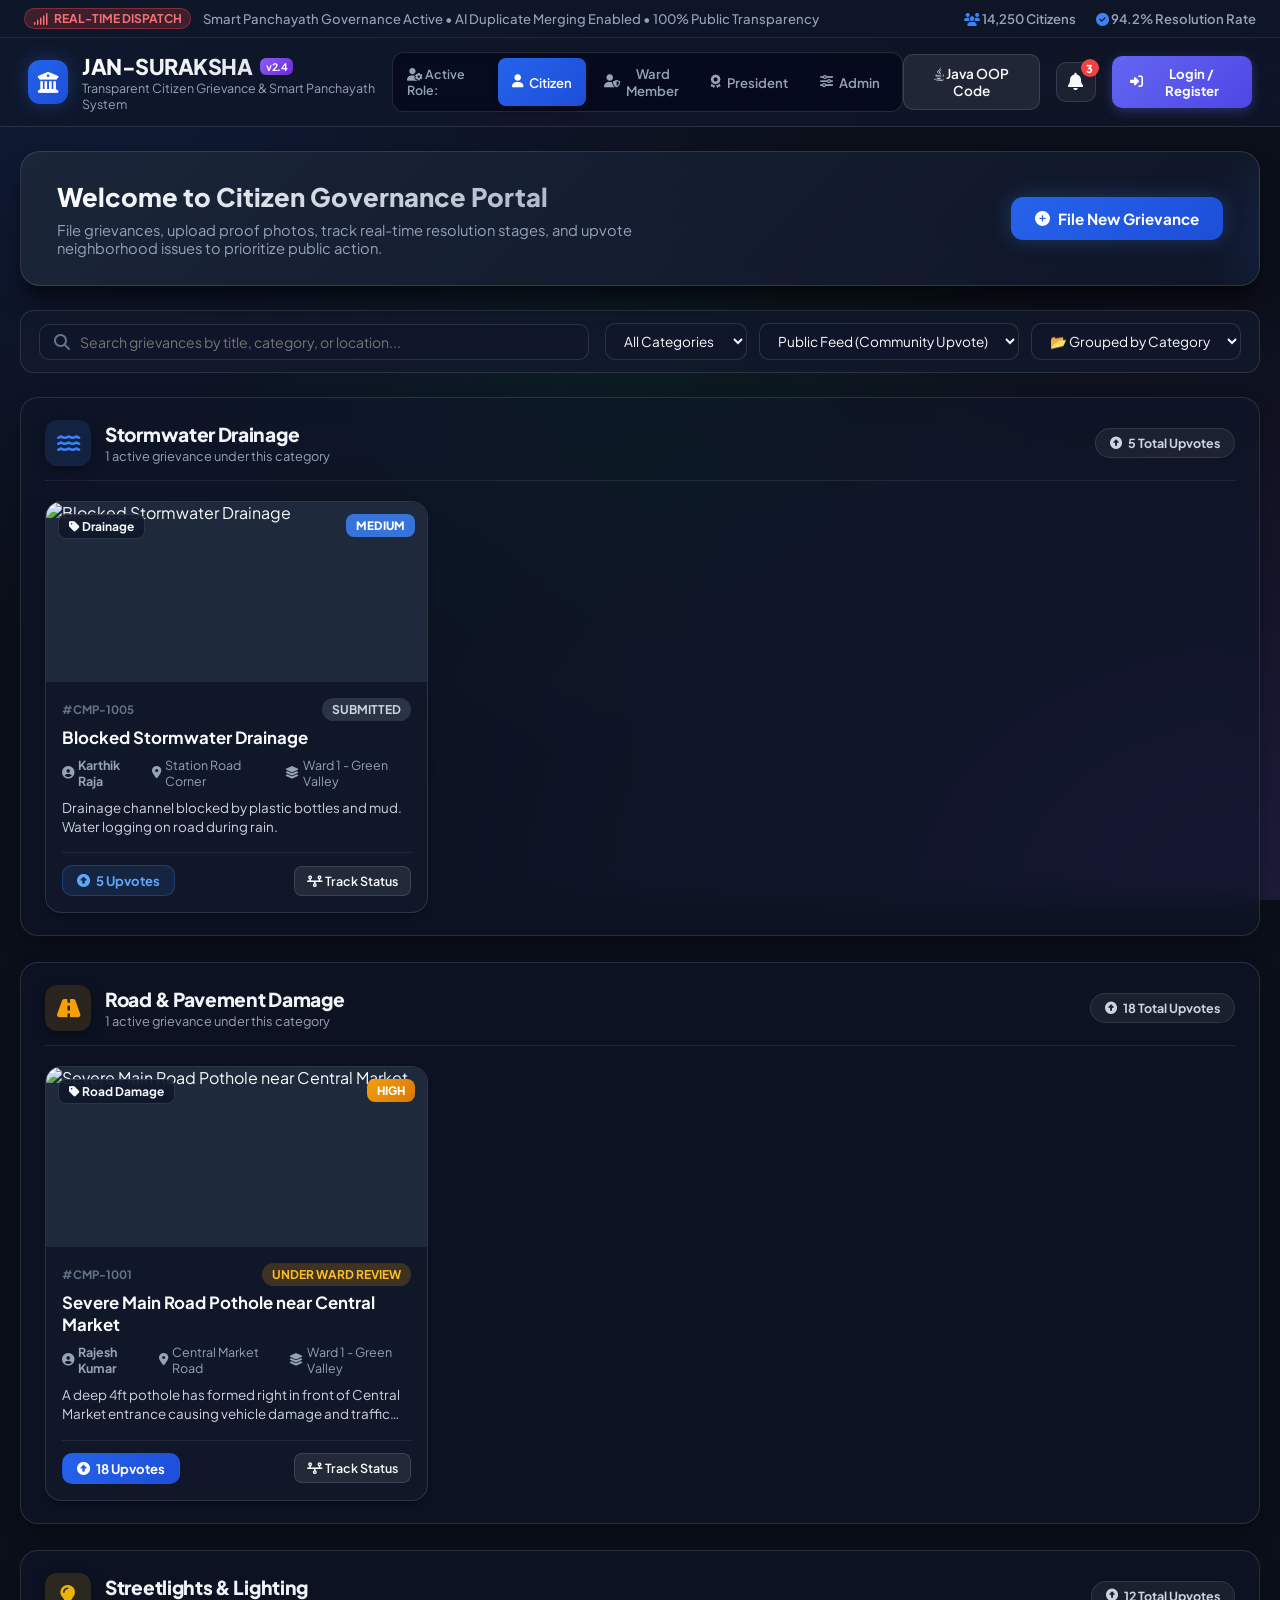
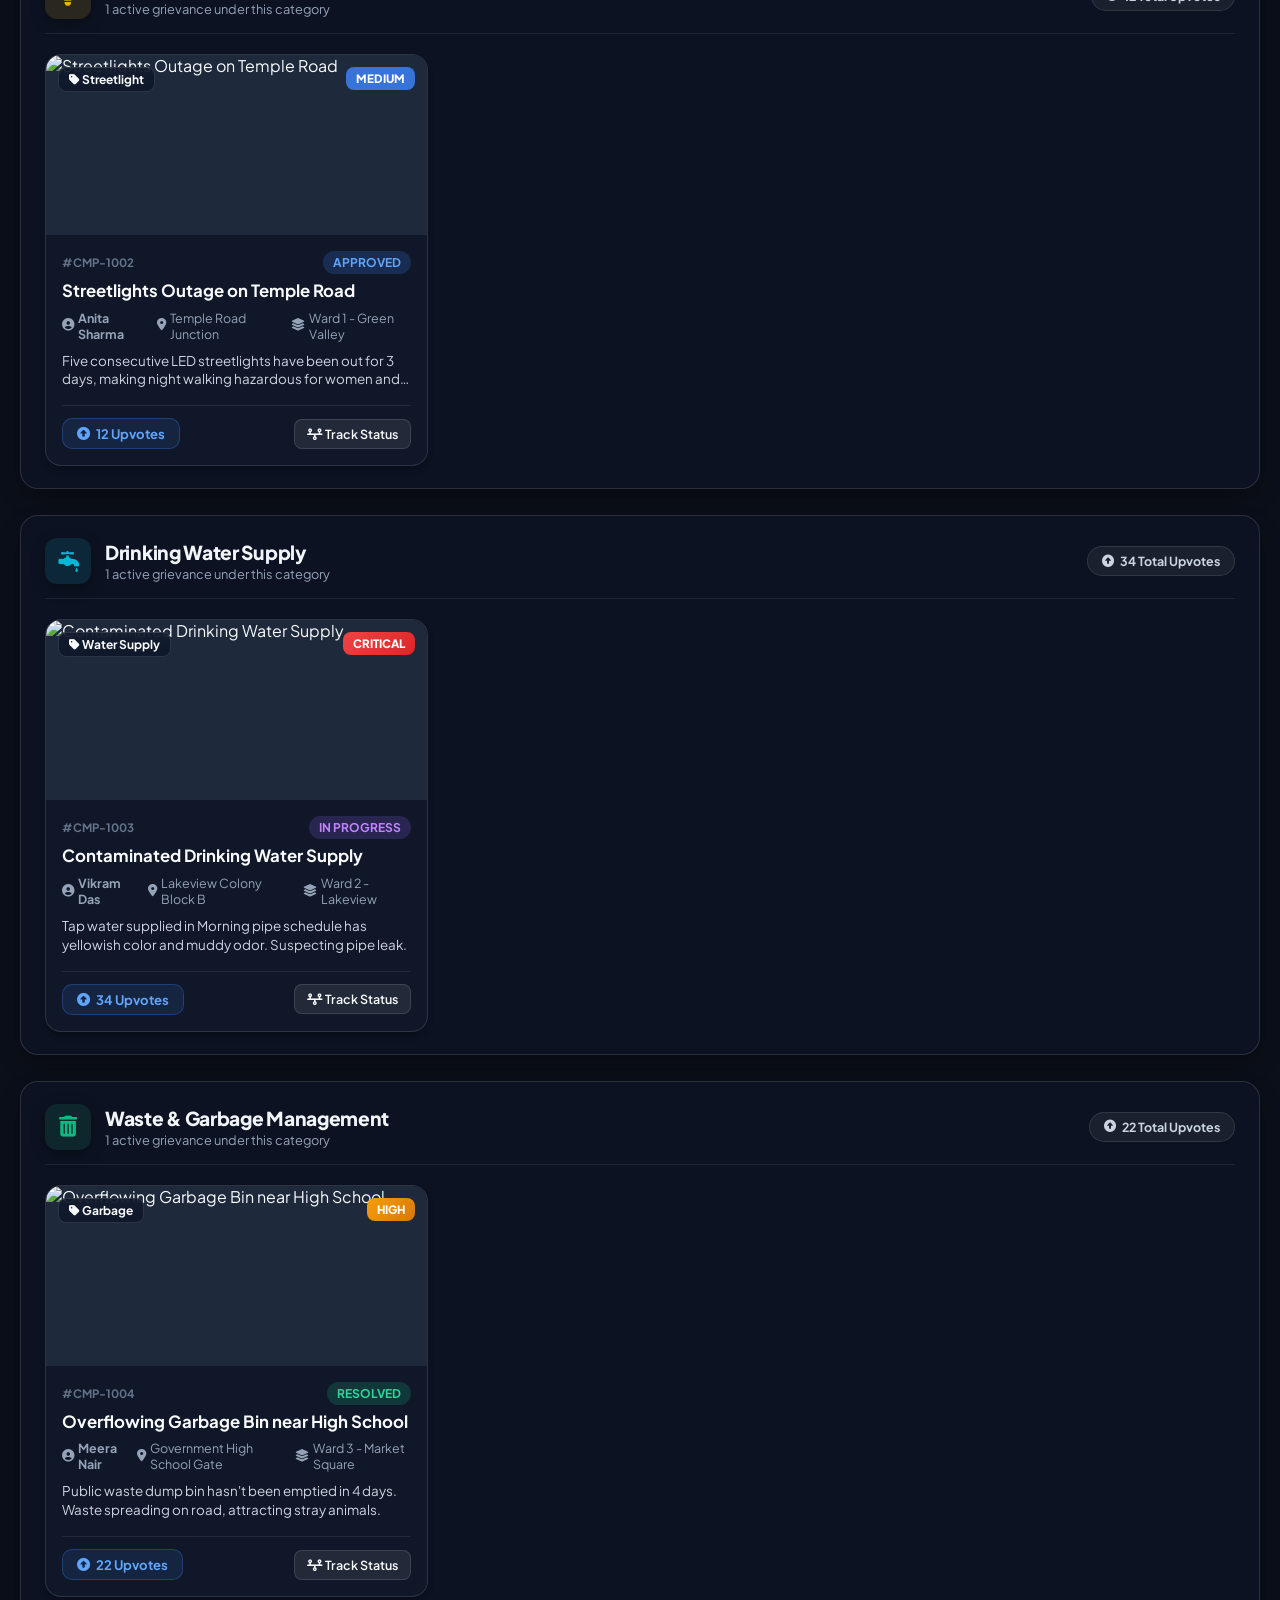
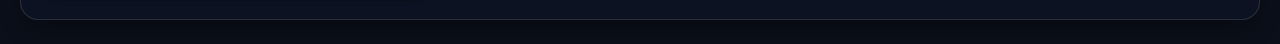
==== commit 412e02e3: "Add/update index.html for Spring Boot Java" ====
--- a/index.html
+++ b/index.html
@@ -527,8 +527,9 @@
           <div class="java-tabs">
             <button class="java-tab active" data-file="User.java">User.java (Abstract)</button>
             <button class="java-tab" data-file="Complaint.java">Complaint.java</button>
+            <button class="java-tab" data-file="ComplaintService.java">ComplaintService.java</button>
+            <button class="java-tab" data-file="ComplaintController.java">ComplaintController.java</button>
             <button class="java-tab" data-file="AIMergingEngine.java">AIMergingEngine.java</button>
-            <button class="java-tab" data-file="PriorityCalculationStrategy.java">Strategy.java</button>
             <button class="java-tab" data-file="Main.java">Main.java</button>
           </div>
           <pre class="code-block"><code id="java-code-content">Loading Java Source...</code></pre>
--- a/styles.css
+++ b/styles.css
@@ -2678,3 +2678,273 @@
   font-style: normal;
   font-weight: 500;
 }
+
+
+
+/* ==========================================================================
+   CATEGORY GROUPING & SIMILAR COMPLAINT CLUSTERING
+   ========================================================================== */
+
+.citizen-feed-container {
+  display: flex;
+  flex-direction: column;
+  gap: 26px;
+  width: 100%;
+}
+
+.category-feed-section {
+  background: rgba(15, 23, 42, 0.55);
+  border: 1px solid var(--border-glass);
+  border-radius: 18px;
+  padding: 22px 24px;
+  backdrop-filter: blur(14px);
+  transition: all 0.25s ease;
+  box-shadow: 0 10px 25px -5px rgba(0, 0, 0, 0.4);
+}
+
+.category-feed-section:hover {
+  border-color: rgba(255, 255, 255, 0.2);
+  box-shadow: 0 14px 30px -5px rgba(0, 0, 0, 0.55);
+}
+
+.category-section-header {
+  display: flex;
+  justify-content: space-between;
+  align-items: center;
+  margin-bottom: 20px;
+  padding-bottom: 14px;
+  border-bottom: 1px solid rgba(255, 255, 255, 0.08);
+  flex-wrap: wrap;
+  gap: 12px;
+}
+
+.csh-left {
+  display: flex;
+  align-items: center;
+  gap: 14px;
+}
+
+.csh-icon {
+  width: 46px;
+  height: 46px;
+  border-radius: 12px;
+  display: flex;
+  align-items: center;
+  justify-content: center;
+  font-size: 1.3rem;
+  box-shadow: 0 4px 14px rgba(0, 0, 0, 0.35);
+  flex-shrink: 0;
+}
+
+.csh-title {
+  font-size: 1.2rem;
+  font-weight: 800;
+  color: #f1f5f9;
+  letter-spacing: -0.3px;
+  display: flex;
+  align-items: center;
+  gap: 8px;
+}
+
+.csh-subtitle {
+  font-size: 0.8rem;
+  color: #94a3b8;
+  display: block;
+  margin-top: 2px;
+}
+
+.csh-stats {
+  display: flex;
+  align-items: center;
+  gap: 8px;
+  flex-wrap: wrap;
+}
+
+.csh-stat-pill {
+  background: rgba(255, 255, 255, 0.06);
+  border: 1px solid rgba(255, 255, 255, 0.1);
+  color: #cbd5e1;
+  font-size: 0.78rem;
+  font-weight: 700;
+  padding: 6px 14px;
+  border-radius: 20px;
+  display: flex;
+  align-items: center;
+  gap: 6px;
+}
+
+.csh-cluster-pill {
+  background: rgba(236, 72, 153, 0.15);
+  border: 1px solid rgba(236, 72, 153, 0.35);
+  color: #f472b6;
+  font-size: 0.78rem;
+  font-weight: 700;
+  padding: 6px 14px;
+  border-radius: 20px;
+  display: flex;
+  align-items: center;
+  gap: 6px;
+  animation: pulseCluster 2.5s infinite ease-in-out;
+}
+
+@keyframes pulseCluster {
+  0%, 100% { transform: scale(1); }
+  50% { transform: scale(1.03); }
+}
+
+/* Similar complaint cluster box inside a card */
+.card-similar-cluster {
+  margin-top: 12px;
+  background: rgba(236, 72, 153, 0.08);
+  border: 1px solid rgba(236, 72, 153, 0.28);
+  border-radius: 12px;
+  overflow: hidden;
+}
+
+.cluster-summary-bar {
+  padding: 9px 14px;
+  display: flex;
+  justify-content: space-between;
+  align-items: center;
+  font-size: 0.8rem;
+  font-weight: 700;
+  color: #f472b6;
+  cursor: pointer;
+  background: rgba(236, 72, 153, 0.06);
+  transition: all 0.2s;
+  user-select: none;
+}
+
+.cluster-summary-bar:hover {
+  background: rgba(236, 72, 153, 0.14);
+}
+
+.cluster-toggle-btn {
+  font-size: 0.75rem;
+  transition: transform 0.25s ease;
+}
+
+.cluster-items {
+  padding: 10px 12px;
+  display: flex;
+  flex-direction: column;
+  gap: 8px;
+  border-top: 1px solid rgba(236, 72, 153, 0.18);
+  background: rgba(15, 23, 42, 0.85);
+}
+
+.cluster-item-row {
+  display: flex;
+  justify-content: space-between;
+  align-items: center;
+  padding: 8px 10px;
+  background: rgba(255, 255, 255, 0.04);
+  border: 1px solid rgba(255, 255, 255, 0.06);
+  border-radius: 8px;
+  gap: 10px;
+}
+
+.cir-info {
+  flex: 1;
+  min-width: 0;
+}
+
+.cir-id {
+  font-size: 0.74rem;
+  font-weight: 800;
+  color: #60a5fa;
+  margin-right: 6px;
+}
+
+.cir-title {
+  font-size: 0.8rem;
+  color: #f1f5f9;
+  font-weight: 600;
+}
+
+.cir-author {
+  font-size: 0.72rem;
+  color: #94a3b8;
+  display: block;
+  margin-top: 3px;
+}
+
+.cir-upvote-btn {
+  background: rgba(59, 130, 246, 0.2);
+  border: 1px solid rgba(59, 130, 246, 0.4);
+  color: #60a5fa;
+  padding: 5px 10px;
+  border-radius: 8px;
+  font-size: 0.74rem;
+  font-weight: 700;
+  cursor: pointer;
+  white-space: nowrap;
+  display: flex;
+  align-items: center;
+  gap: 4px;
+  transition: all 0.2s;
+  flex-shrink: 0;
+}
+
+.cir-upvote-btn:hover {
+  background: rgba(59, 130, 246, 0.4);
+  color: #fff;
+  transform: translateY(-1px);
+}
+
+/* Modal Similar Suggestions Box */
+.submit-similar-box {
+  background: rgba(245, 158, 11, 0.12);
+  border: 1px solid rgba(245, 158, 11, 0.35);
+  border-radius: 12px;
+  padding: 12px 16px;
+  margin-bottom: 14px;
+  font-size: 0.82rem;
+  color: #fbbf24;
+  animation: fadeIn 0.2s ease-in-out;
+}
+
+.ssb-header {
+  font-weight: 800;
+  display: flex;
+  align-items: center;
+  gap: 8px;
+  margin-bottom: 8px;
+  font-size: 0.85rem;
+}
+
+.ssb-item {
+  display: flex;
+  justify-content: space-between;
+  align-items: center;
+  background: rgba(0, 0, 0, 0.35);
+  border: 1px solid rgba(245, 158, 11, 0.2);
+  padding: 8px 12px;
+  border-radius: 8px;
+  margin-top: 6px;
+  gap: 10px;
+}
+
+.ssb-title {
+  color: #f1f5f9;
+  font-size: 0.8rem;
+  font-weight: 600;
+}
+
+.ssb-btn {
+  background: linear-gradient(135deg, #f59e0b, #d97706);
+  color: #000;
+  border: none;
+  padding: 6px 12px;
+  border-radius: 6px;
+  font-size: 0.75rem;
+  font-weight: 800;
+  cursor: pointer;
+  white-space: nowrap;
+  transition: all 0.2s;
+}
+
+.ssb-btn:hover {
+  background: #fbbf24;
+  transform: translateY(-1px);
+}
